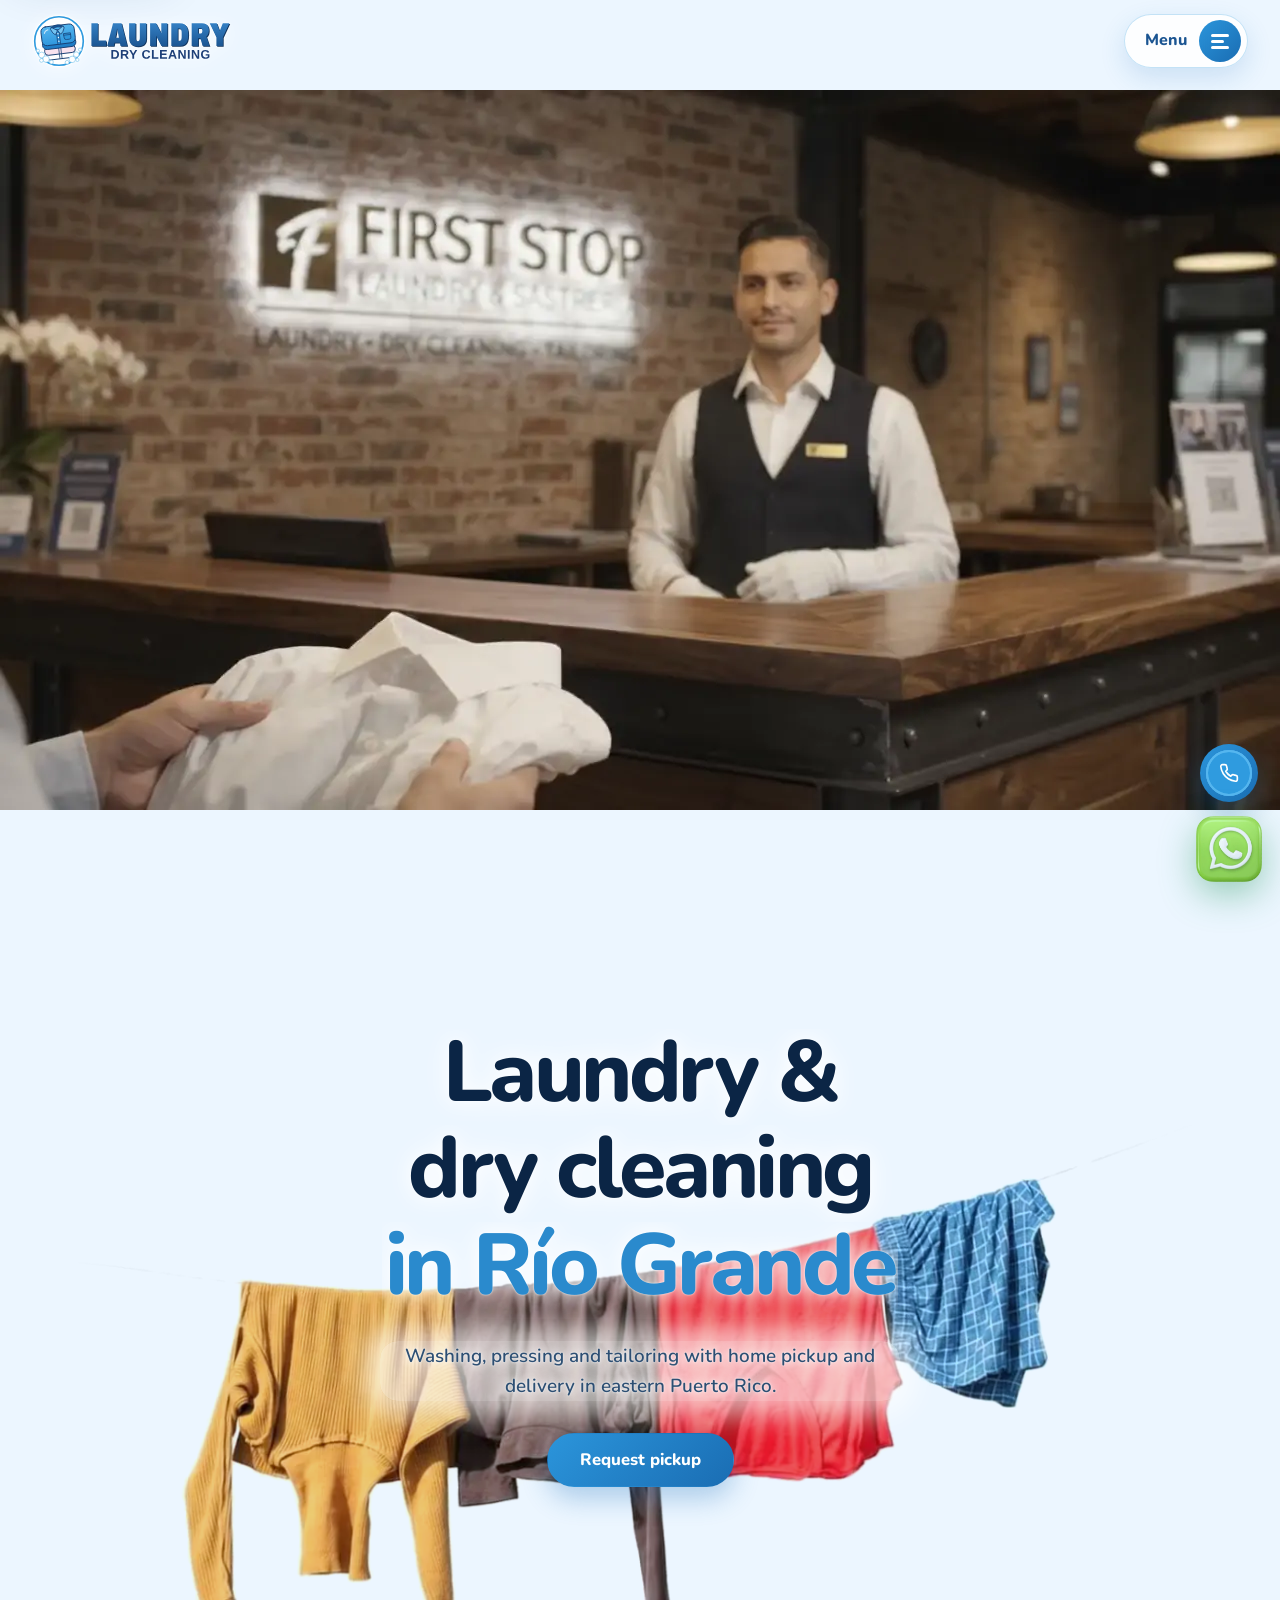
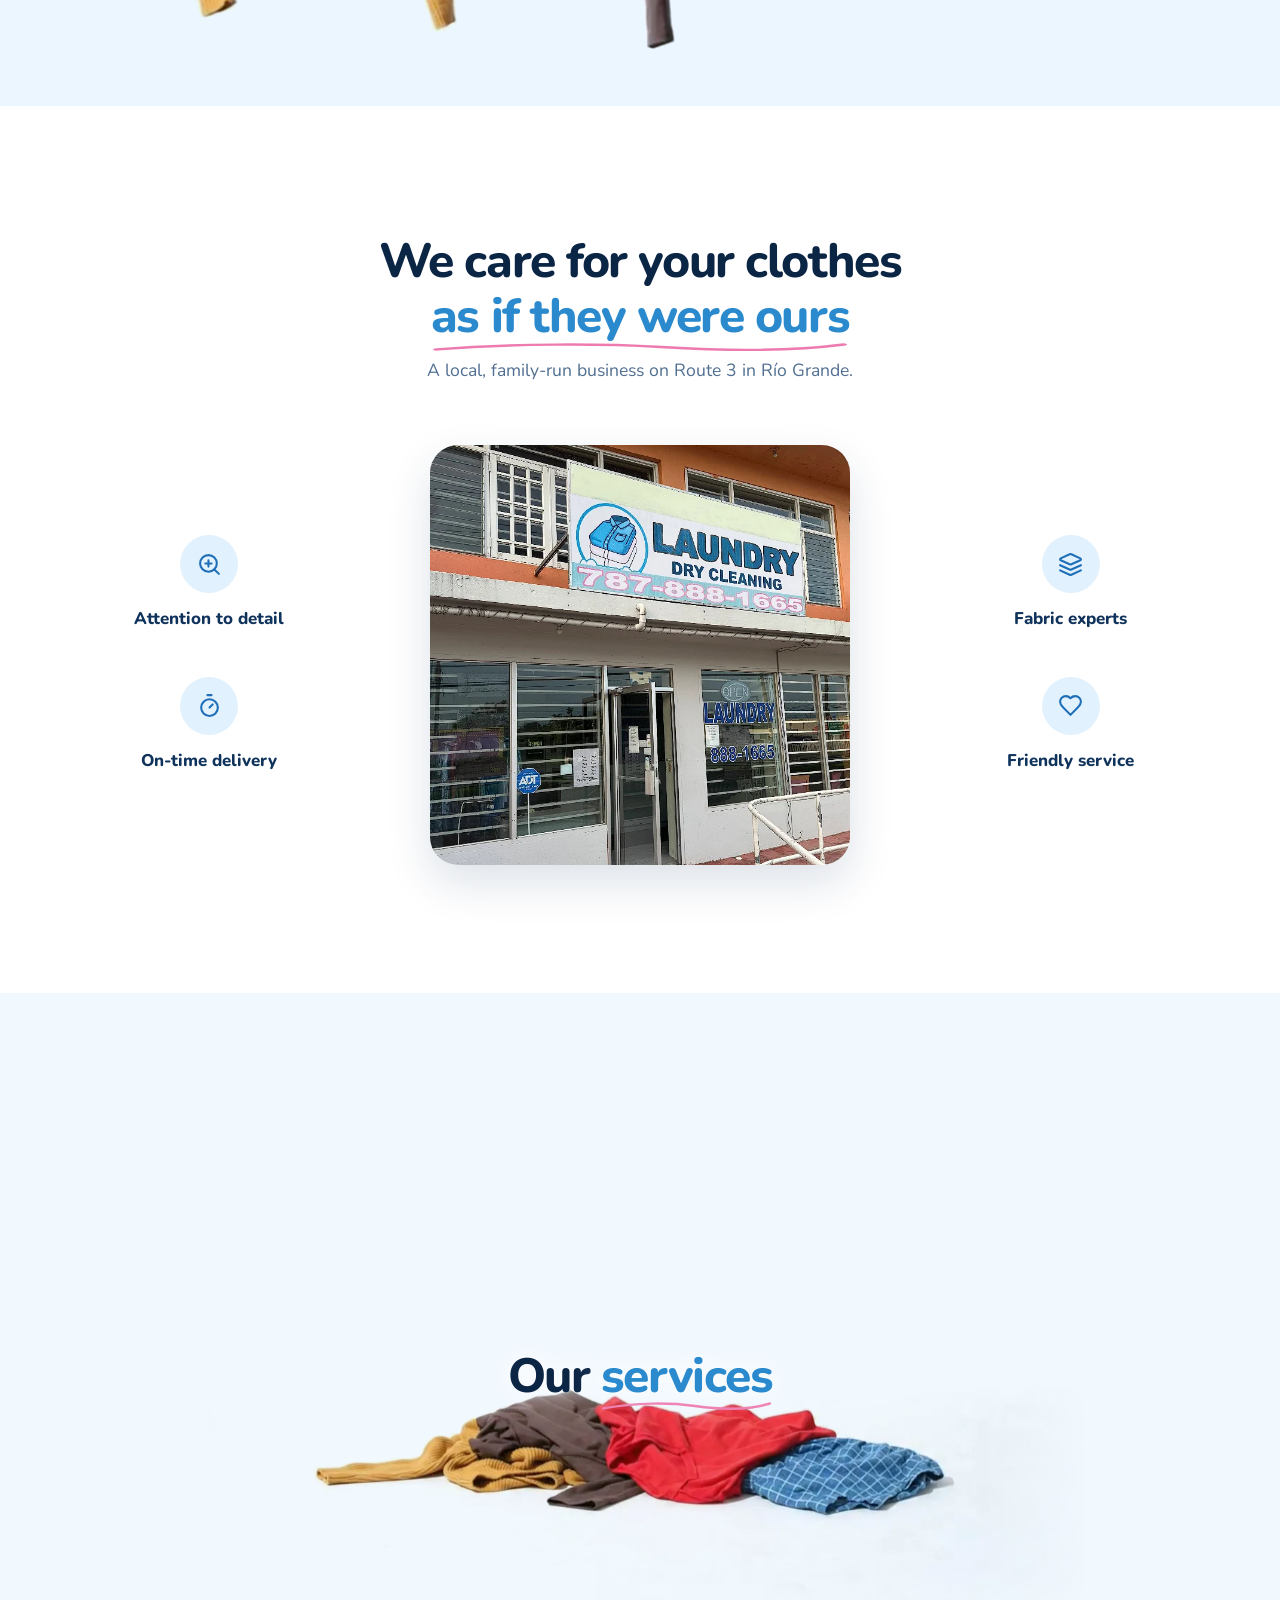
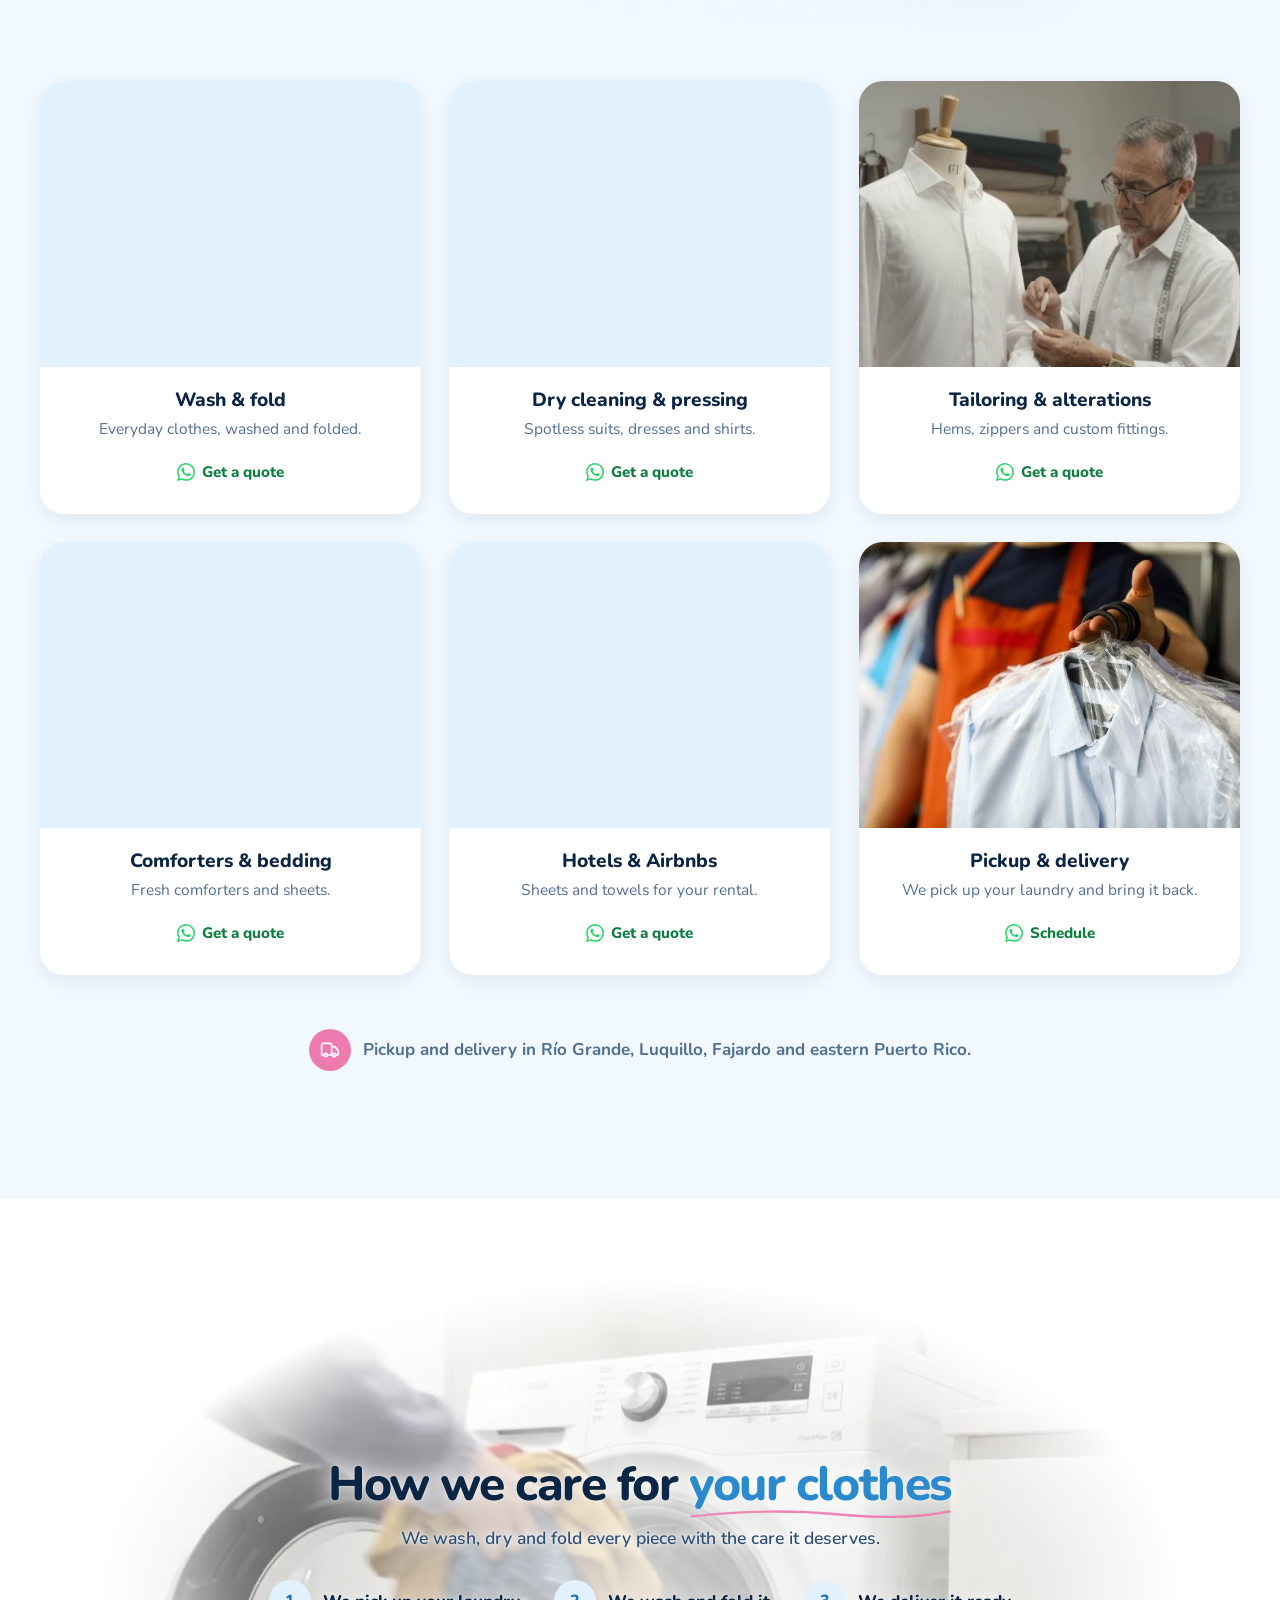
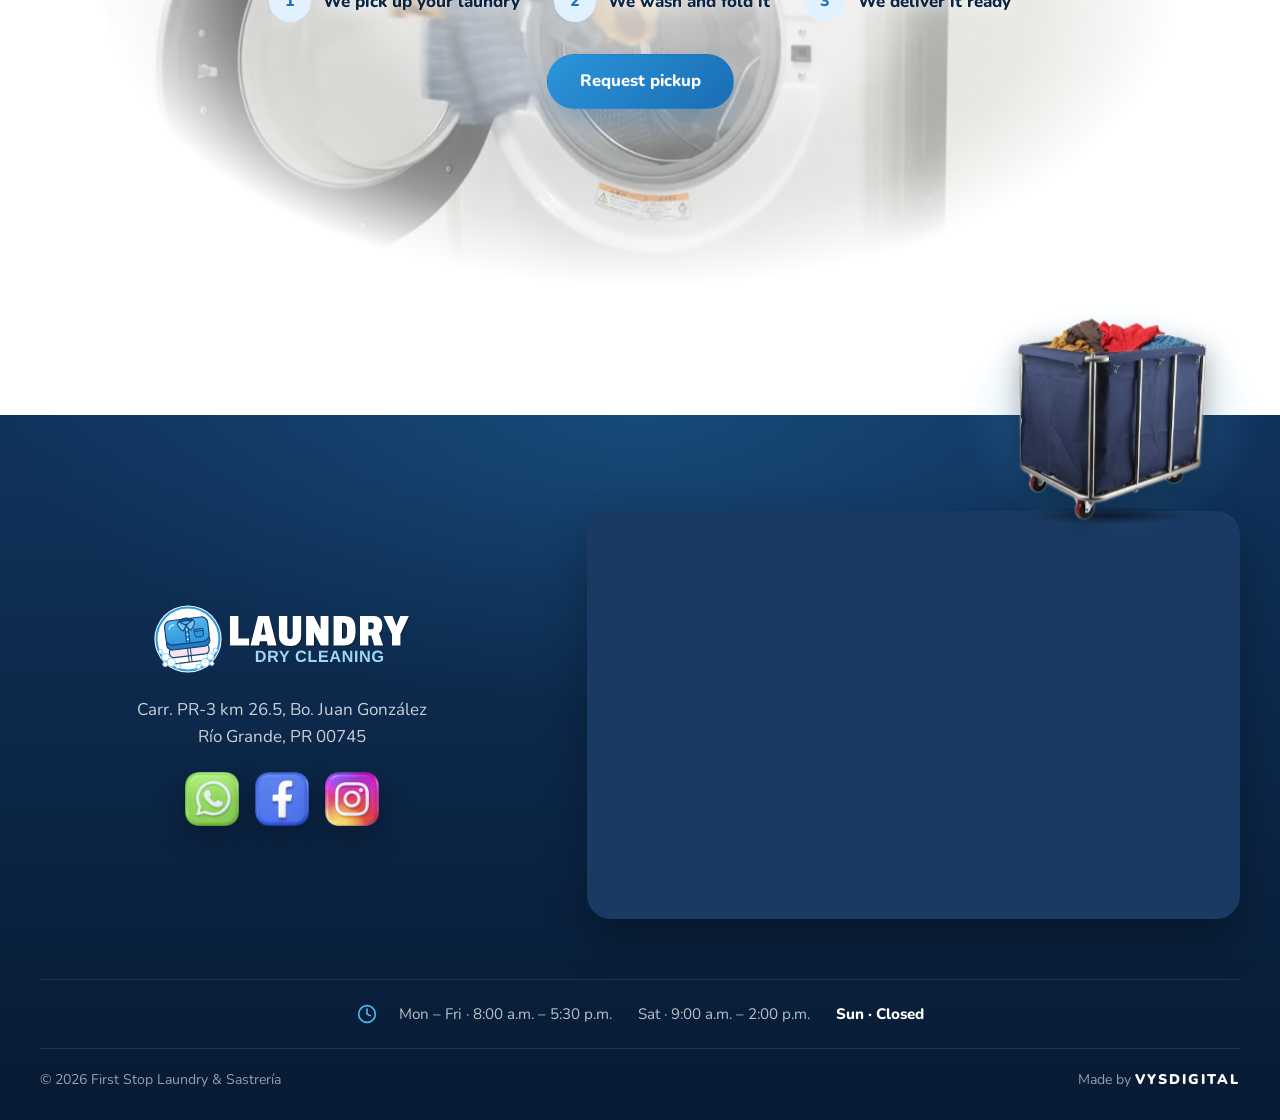
==== en/index.html @ 90ac29c9 "v" ====
<!doctype html>
<html lang="en">
<head>
  <meta charset="utf-8">
  <meta name="viewport" content="width=device-width, initial-scale=1, viewport-fit=cover">
  <!-- ARCHIVO GENERADO desde index.html con "node scripts/version-ingles.js". No lo edites a mano:
       cambia index.html (y su texto data-en) y vuelve a correr el script. -->
  <title data-en="Laundry &amp; Dry Cleaning in Río Grande, PR | First Stop" data-es="Lavandería y Dry Cleaning en Río Grande, PR | First Stop">Laundry &amp; Dry Cleaning in Río Grande, PR | First Stop</title>
  <meta name="description" content="Laundry, dry cleaning, pressing and tailoring in Río Grande, PR. Pickup and delivery in Luquillo, Fajardo, Canóvanas and eastern PR. Call 787-888-1665." data-en-content="Laundry, dry cleaning, pressing and tailoring in Río Grande, PR. Pickup and delivery in Luquillo, Fajardo, Canóvanas and eastern PR. Call 787-888-1665." data-es-content="Lavandería, dry cleaning, planchado y sastrería en Río Grande, PR. Recogido y entrega en Luquillo, Fajardo, Canóvanas y el área este. Llama al 787-888-1665.">
  <link rel="canonical" href="https://firstop-sigma.vercel.app/en/" data-en-href="https://firstop-sigma.vercel.app/en/" data-es-href="https://firstop-sigma.vercel.app/">
  <link rel="alternate" hreflang="es" href="https://firstop-sigma.vercel.app/">
  <link rel="alternate" hreflang="en" href="https://firstop-sigma.vercel.app/en/">
  <link rel="alternate" hreflang="x-default" href="https://firstop-sigma.vercel.app/">
  <meta name="robots" content="index, follow, max-image-preview:large, max-snippet:-1, max-video-preview:-1">
  <meta name="theme-color" content="#173F73">
  <meta name="format-detection" content="telephone=no">

  <!-- Carga rápida: la fuente y la portada del hero se piden primero -->
  <link rel="preload" href="../assets/fonts/nunito-latin-v32.woff2" as="font" type="font/woff2" crossorigin>
  <link rel="preload" as="image" href="../assets/images/hero-poster.webp" fetchpriority="high">
  <link rel="stylesheet" href="../assets/css/styles.css">
  <script>document.documentElement.classList.add('js');</script>

  <!-- SEO local: Puerto Rico -->
  <meta name="geo.region" content="US-PR">
  <meta name="geo.placename" content="Río Grande, Puerto Rico">
  <meta name="geo.position" content="18.3752249;-65.8068146">
  <meta name="ICBM" content="18.3752249, -65.8068146">

  <!-- Open Graph / redes sociales -->
  <meta property="og:type" content="website">
  <meta property="og:locale" content="en_US" data-en-content="en_US" data-es-content="es_PR">
  <meta property="og:locale:alternate" content="es_PR" data-en-content="es_PR" data-es-content="en_US">
  <meta property="og:site_name" content="First Stop Laundry &amp; Sastrería">
  <meta property="og:title" content="Laundry &amp; Dry Cleaning in Río Grande, Puerto Rico" data-en-content="Laundry &amp; Dry Cleaning in Río Grande, Puerto Rico" data-es-content="Lavandería y Dry Cleaning en Río Grande, Puerto Rico">
  <meta property="og:description" content="Washing, dry cleaning, pressing and tailoring with pickup and delivery in eastern Puerto Rico." data-en-content="Washing, dry cleaning, pressing and tailoring with pickup and delivery in eastern Puerto Rico." data-es-content="Lavado, dry cleaning, planchado y sastrería con recogido y entrega en el área este de Puerto Rico.">
  <meta property="og:url" content="https://firstop-sigma.vercel.app/en/" data-en-content="https://firstop-sigma.vercel.app/en/" data-es-content="https://firstop-sigma.vercel.app/">
  <meta property="og:image" content="https://firstop-sigma.vercel.app/assets/images/og-image.jpg">
  <meta property="og:image:width" content="1200">
  <meta property="og:image:height" content="630">
  <meta property="og:image:alt" content="First Stop Laundry &amp; Sastrería – Laundry &amp; Dry Cleaning in Río Grande, Puerto Rico" data-en-content="First Stop Laundry &amp; Sastrería – Laundry &amp; Dry Cleaning in Río Grande, Puerto Rico" data-es-content="First Stop Laundry &amp; Sastrería – Lavandería y Dry Cleaning en Río Grande, Puerto Rico">
  <meta name="twitter:card" content="summary_large_image">
  <meta name="twitter:title" content="Laundry &amp; Dry Cleaning in Río Grande, Puerto Rico" data-en-content="Laundry &amp; Dry Cleaning in Río Grande, Puerto Rico" data-es-content="Lavandería y Dry Cleaning en Río Grande, Puerto Rico">
  <meta name="twitter:description" content="Washing, dry cleaning, pressing and tailoring with pickup and delivery in eastern Puerto Rico." data-en-content="Washing, dry cleaning, pressing and tailoring with pickup and delivery in eastern Puerto Rico." data-es-content="Lavado, dry cleaning, planchado y sastrería con recogido y entrega en el área este de Puerto Rico.">
  <meta name="twitter:image" content="https://firstop-sigma.vercel.app/assets/images/og-image.jpg">

  <link rel="icon" href="../assets/icons/favicon.svg" type="image/svg+xml">
  <link rel="icon" href="../assets/icons/favicon-32.png" sizes="32x32" type="image/png">
  <link rel="apple-touch-icon" href="../assets/icons/apple-touch-icon.png">
  <link rel="manifest" href="../site.webmanifest">

  <script type="application/ld+json">
  {
    "@context": "https://schema.org",
    "@graph": [
      {
        "@type": "DryCleaningOrLaundry",
        "@id": "https://firstop-sigma.vercel.app/#negocio",
        "name": "First Stop Laundry & Sastrería",
        "alternateName": [
          "Laundry y Dry Cleaning",
          "First Stop Laundry and Sastreria"
        ],
        "description": "Laundry, dry cleaning, pressing and tailoring in Río Grande, Puerto Rico, with home pickup and delivery in eastern Puerto Rico.",
        "url": "https://firstop-sigma.vercel.app/",
        "logo": "https://firstop-sigma.vercel.app/assets/logo/logo.png",
        "image": [
          "https://firstop-sigma.vercel.app/assets/images/og-image.jpg",
          "https://firstop-sigma.vercel.app/assets/images/fachada-laundry-dry-cleaning-rio-grande.webp"
        ],
        "telephone": "+1-787-888-1665",
        "email": "marcanopr@gmail.com",
        "address": {
          "@type": "PostalAddress",
          "streetAddress": "Carr. PR-3 km 26.5, Bo. Juan González, Local #1",
          "addressLocality": "Río Grande",
          "addressRegion": "PR",
          "postalCode": "00745",
          "addressCountry": "US"
        },
        "geo": {
          "@type": "GeoCoordinates",
          "latitude": 18.3752249,
          "longitude": -65.8068146
        },
        "hasMap": "https://www.google.com/maps/place/?q=place_id:ChIJtUC9EbyfBIwR-CLt6le5Oa4",
        "openingHoursSpecification": [
          {
            "@type": "OpeningHoursSpecification",
            "dayOfWeek": [
              "Monday",
              "Tuesday",
              "Wednesday",
              "Thursday",
              "Friday"
            ],
            "opens": "08:00",
            "closes": "17:30"
          },
          {
            "@type": "OpeningHoursSpecification",
            "dayOfWeek": "Saturday",
            "opens": "09:00",
            "closes": "14:00"
          }
        ],
        "areaServed": [
          {
            "@type": "City",
            "name": "Río Grande"
          },
          {
            "@type": "City",
            "name": "Luquillo"
          },
          {
            "@type": "City",
            "name": "Fajardo"
          },
          {
            "@type": "City",
            "name": "Canóvanas"
          },
          {
            "@type": "City",
            "name": "Ceiba"
          },
          {
            "@type": "City",
            "name": "Naguabo"
          },
          {
            "@type": "City",
            "name": "Humacao"
          }
        ],
        "contactPoint": [
          {
            "@type": "ContactPoint",
            "contactType": "customer service",
            "telephone": "+1-939-655-5329",
            "areaServed": "PR",
            "availableLanguage": [
              "Spanish",
              "English"
            ]
          }
        ],
        "amenityFeature": [
          {
            "@type": "LocationFeatureSpecification",
            "name": "Wheelchair-accessible entrance",
            "value": true
          },
          {
            "@type": "LocationFeatureSpecification",
            "name": "Wheelchair-accessible parking",
            "value": true
          }
        ],
        "knowsLanguage": [
          "es",
          "en"
        ],
        "currenciesAccepted": "USD",
        "sameAs": [
          "https://www.google.com/maps/place/?q=place_id:ChIJtUC9EbyfBIwR-CLt6le5Oa4"
        ],
        "hasOfferCatalog": {
          "@type": "OfferCatalog",
          "name": "Laundry and tailoring services",
          "itemListElement": [
            {
              "@type": "Offer",
              "itemOffered": {
                "@type": "Service",
                "name": "Wash and fold",
                "description": "Everyday clothes washed, dried and folded."
              }
            },
            {
              "@type": "Offer",
              "itemOffered": {
                "@type": "Service",
                "name": "Dry cleaning and pressing",
                "description": "Dry cleaning and steam pressing of suits, dresses, shirts and guayaberas."
              }
            },
            {
              "@type": "Offer",
              "itemOffered": {
                "@type": "Service",
                "name": "Tailoring and alterations",
                "description": "Hems, zipper replacements, taking in and custom fittings."
              }
            },
            {
              "@type": "Offer",
              "itemOffered": {
                "@type": "Service",
                "name": "Comforter and bedding cleaning",
                "description": "Comforters, sheets and curtains washed and packed."
              }
            },
            {
              "@type": "Offer",
              "itemOffered": {
                "@type": "Service",
                "name": "Laundry service for hotels and Airbnbs",
                "description": "Sheets and towels for rentals, with pickup and delivery."
              }
            },
            {
              "@type": "Offer",
              "itemOffered": {
                "@type": "Service",
                "name": "Home pickup and delivery",
                "description": "Pickup and delivery Monday to Saturday in eastern Puerto Rico."
              }
            }
          ]
        }
      },
      {
        "@type": "WebSite",
        "@id": "https://firstop-sigma.vercel.app/#web",
        "url": "https://firstop-sigma.vercel.app/",
        "name": "First Stop Laundry & Sastrería",
        "inLanguage": [
          "es-PR",
          "en"
        ],
        "publisher": {
          "@id": "https://firstop-sigma.vercel.app/#negocio"
        }
      },
      {
        "@type": "WebPage",
        "@id": "https://firstop-sigma.vercel.app/en/#pagina",
        "url": "https://firstop-sigma.vercel.app/en/",
        "name": "Laundry & Dry Cleaning in Río Grande, PR | First Stop",
        "description": "Laundry, dry cleaning, pressing and tailoring in Río Grande, PR. Pickup and delivery in Luquillo, Fajardo, Canóvanas and eastern PR. Call 787-888-1665.",
        "inLanguage": "en",
        "isPartOf": {
          "@id": "https://firstop-sigma.vercel.app/#web"
        },
        "about": {
          "@id": "https://firstop-sigma.vercel.app/#negocio"
        },
        "primaryImageOfPage": {
          "@type": "ImageObject",
          "url": "https://firstop-sigma.vercel.app/assets/images/og-image.jpg",
          "width": 1200,
          "height": 630
        }
      }
    ]
  }
  </script>
</head>
<body>
  <!-- logo:start -->
  <svg class="sprite" xmlns="http://www.w3.org/2000/svg" aria-hidden="true" focusable="false">
    <defs>
      <linearGradient id="ff-shirt" x1="0" y1="0" x2="0" y2="1"><stop offset="0" stop-color="#55B6EF"/><stop offset="1" stop-color="#2F97DD"/></linearGradient>
      <linearGradient id="ff-laundry" x1="0" y1="0" x2="0" y2="1"><stop offset="0" stop-color="#3480C4"/><stop offset="1" stop-color="#1B5592"/></linearGradient>
    </defs>
    <symbol id="logo-icon" viewBox="0 0 200 200">
      <circle cx="100" cy="100" r="96" fill="#fff"/>
      <circle cx="100" cy="100" r="90" fill="none" stroke="#2F9BDF" stroke-width="6"/>
      <g transform="translate(38 40) rotate(-7 62 64)">
      <rect x="10" y="100" width="104" height="26" rx="12" fill="#fff" stroke="#173F73" stroke-linejoin="round" stroke-linecap="round" stroke-width="3.4"/>
      <rect x="5" y="80" width="114" height="28" rx="13" fill="#F9E3EF" stroke="#173F73" stroke-linejoin="round" stroke-linecap="round" stroke-width="3.4"/>
      <path d="M58 86v38M66 86v38" fill="none" stroke="#173F73" stroke-linejoin="round" stroke-linecap="round" stroke-width="2.6"/>
      <rect x="0" y="52" width="124" height="34" rx="16" fill="#1F7DC6" stroke="#173F73" stroke-linejoin="round" stroke-linecap="round" stroke-width="3.4"/>
      <rect x="0" y="2" width="124" height="70" rx="18" fill="url(#ff-shirt)" stroke="#173F73" stroke-linejoin="round" stroke-linecap="round" stroke-width="3.4"/>
      <rect x="57" y="18" width="10" height="54" rx="2" fill="#2A8FD8" stroke="#173F73" stroke-linejoin="round" stroke-linecap="round" stroke-width="2.6"/>
      <circle cx="62" cy="33" r="2.5" fill="#fff"/>
      <circle cx="62" cy="47" r="2.5" fill="#fff"/>
      <circle cx="62" cy="61" r="2.5" fill="#fff"/>
      <path d="M41 7Q62 -8 83 7L83 14Q62 0 41 14Z" fill="#17589A" stroke="#173F73" stroke-linejoin="round" stroke-linecap="round" stroke-width="2.8"/>
      <path d="M41 7L62 21L52 36Q42 30 37 15Z" fill="#74C4F2" stroke="#173F73" stroke-linejoin="round" stroke-linecap="round" stroke-width="2.8"/>
      <path d="M83 7L62 21L72 36Q82 30 87 15Z" fill="#74C4F2" stroke="#173F73" stroke-linejoin="round" stroke-linecap="round" stroke-width="2.8"/>
      <path d="M83 35h25v16q0 7-7 7h-11q-7 0-7-7Z" fill="#2F97DD" stroke="#173F73" stroke-linejoin="round" stroke-linecap="round" stroke-width="2.6"/>
      <path d="M83 41h25" fill="none" stroke="#173F73" stroke-linejoin="round" stroke-linecap="round" stroke-width="2.4"/>
      <path d="M12 26q3-10 15-12" fill="none" stroke="#fff" stroke-width="3.6" stroke-linecap="round" opacity=".7"/>
      </g>
      <g fill="#fff" stroke="#8CCDF0" stroke-width="2.8">
      <circle cx="36" cy="152" r="11"/>
      <circle cx="22" cy="136" r="6"/>
      <circle cx="52" cy="167" r="12"/>
      <circle cx="35" cy="172" r="7"/>
      <circle cx="72" cy="178" r="7"/>
      <circle cx="164" cy="150" r="10"/>
      <circle cx="149" cy="168" r="12"/>
      <circle cx="178" cy="132" r="6"/>
      <circle cx="130" cy="179" r="7"/>
      <circle cx="168" cy="170" r="6"/>
      </g>
    </symbol>
    <symbol id="logo-full" viewBox="0 0 738 200">
      <use href="#logo-icon" width="200" height="200"/>
      <path transform="translate(3 3)" style="fill:var(--logo-shadow,#10335C)" d="M274.73 118.50L220 118.50L220 34.26L244 34.26L244 98.42L274.73 98.42L274.73 118.50ZM303.14 118.50L278.53 118.50L300.08 34.26L331.55 34.26L353.10 118.50L327.76 118.50L325.43 106.26L305.47 106.26L303.14 118.50ZM312.20 70.62L309.02 87.64L321.88 87.64L318.82 70.62Q318.57 69.40 318.27 67.44Q317.96 65.48 317.53 63.21Q317.10 60.95 316.73 58.68Q316.37 56.42 316.00 54.58L316.00 54.58L314.90 54.58Q314.65 56.91 314.16 59.79Q313.67 62.66 313.18 65.48Q312.69 68.30 312.20 70.62L312.20 70.62ZM391.55 119.97L391.55 119.97Q381.63 119.97 374.53 116.79Q367.43 113.60 363.57 106.62Q359.71 99.64 359.71 88.38L359.71 88.38L359.71 34.26L383.71 34.26L383.71 88.99Q383.71 94.13 385.37 97.32Q387.02 100.50 391.43 100.50L391.43 100.50Q395.84 100.50 397.61 97.32Q399.39 94.13 399.39 88.99L399.39 88.99L399.39 34.26L423.39 34.26L423.39 88.38Q423.39 99.64 419.59 106.62Q415.80 113.60 408.69 116.79Q401.59 119.97 391.55 119.97ZM460.00 118.50L437.47 118.50L437.47 34.26L459.51 34.26L473.35 61.32Q473.96 62.54 474.88 64.26Q475.80 65.97 476.71 67.81Q477.63 69.64 478.24 71.23L478.24 71.23L478.86 71.11Q478.86 68.54 478.86 65.91Q478.86 63.28 478.86 61.32L478.86 61.32L478.86 34.26L501.39 34.26L501.39 118.50L479.35 118.50L464.41 90.21Q463.18 87.77 462.27 85.38Q461.35 82.99 460.49 80.79L460.49 80.79L459.88 80.91Q460.00 83.23 460.00 85.74Q460.00 88.26 460.00 90.21L460.00 90.21L460.00 118.50ZM546.33 118.50L515.96 118.50L515.96 34.26L546.57 34.26Q558.33 34.26 565.37 38.72Q572.41 43.19 575.65 52.44Q578.90 61.68 578.90 76.13L578.90 76.13Q578.90 90.46 575.59 99.89Q572.29 109.32 565.12 113.91Q557.96 118.50 546.33 118.50L546.33 118.50ZM539.96 53.85L539.96 98.91L545.22 98.91Q547.92 98.91 549.76 97.93Q551.59 96.95 552.57 94.99Q553.55 93.03 553.98 90.03Q554.41 87.03 554.41 83.11L554.41 83.11L554.41 70.87Q554.41 66.83 553.98 63.64Q553.55 60.46 552.57 58.32Q551.59 56.17 549.76 55.01Q547.92 53.85 545.22 53.85L545.22 53.85L539.96 53.85ZM615.39 118.50L591.39 118.50L591.39 34.26L629.47 34.26Q638.90 34.26 644.53 37.81Q650.16 41.36 652.67 47.30Q655.18 53.23 655.18 60.46L655.18 60.46Q655.18 67.56 652.98 73.56Q650.78 79.56 645.76 83.72L645.76 83.72L657.63 118.50L631.92 118.50L623.71 90.21L615.39 90.21L615.39 118.50ZM615.39 52.87L615.39 72.09L625.18 72.09Q628.24 72.09 629.59 69.21Q630.94 66.34 630.94 62.30L630.94 62.30Q630.94 59.60 630.33 57.52Q629.71 55.44 628.49 54.15Q627.27 52.87 625.18 52.87L625.18 52.87L615.39 52.87ZM706.98 118.50L682.98 118.50L682.98 86.17L658.37 34.26L684.20 34.26L694.98 62.42L695.59 62.42L706.73 34.26L731.10 34.26L706.98 86.17L706.98 118.50Z"/>
      <path style="fill:var(--logo-laundry,url(#ff-laundry))" d="M274.73 118.50L220 118.50L220 34.26L244 34.26L244 98.42L274.73 98.42L274.73 118.50ZM303.14 118.50L278.53 118.50L300.08 34.26L331.55 34.26L353.10 118.50L327.76 118.50L325.43 106.26L305.47 106.26L303.14 118.50ZM312.20 70.62L309.02 87.64L321.88 87.64L318.82 70.62Q318.57 69.40 318.27 67.44Q317.96 65.48 317.53 63.21Q317.10 60.95 316.73 58.68Q316.37 56.42 316.00 54.58L316.00 54.58L314.90 54.58Q314.65 56.91 314.16 59.79Q313.67 62.66 313.18 65.48Q312.69 68.30 312.20 70.62L312.20 70.62ZM391.55 119.97L391.55 119.97Q381.63 119.97 374.53 116.79Q367.43 113.60 363.57 106.62Q359.71 99.64 359.71 88.38L359.71 88.38L359.71 34.26L383.71 34.26L383.71 88.99Q383.71 94.13 385.37 97.32Q387.02 100.50 391.43 100.50L391.43 100.50Q395.84 100.50 397.61 97.32Q399.39 94.13 399.39 88.99L399.39 88.99L399.39 34.26L423.39 34.26L423.39 88.38Q423.39 99.64 419.59 106.62Q415.80 113.60 408.69 116.79Q401.59 119.97 391.55 119.97ZM460.00 118.50L437.47 118.50L437.47 34.26L459.51 34.26L473.35 61.32Q473.96 62.54 474.88 64.26Q475.80 65.97 476.71 67.81Q477.63 69.64 478.24 71.23L478.24 71.23L478.86 71.11Q478.86 68.54 478.86 65.91Q478.86 63.28 478.86 61.32L478.86 61.32L478.86 34.26L501.39 34.26L501.39 118.50L479.35 118.50L464.41 90.21Q463.18 87.77 462.27 85.38Q461.35 82.99 460.49 80.79L460.49 80.79L459.88 80.91Q460.00 83.23 460.00 85.74Q460.00 88.26 460.00 90.21L460.00 90.21L460.00 118.50ZM546.33 118.50L515.96 118.50L515.96 34.26L546.57 34.26Q558.33 34.26 565.37 38.72Q572.41 43.19 575.65 52.44Q578.90 61.68 578.90 76.13L578.90 76.13Q578.90 90.46 575.59 99.89Q572.29 109.32 565.12 113.91Q557.96 118.50 546.33 118.50L546.33 118.50ZM539.96 53.85L539.96 98.91L545.22 98.91Q547.92 98.91 549.76 97.93Q551.59 96.95 552.57 94.99Q553.55 93.03 553.98 90.03Q554.41 87.03 554.41 83.11L554.41 83.11L554.41 70.87Q554.41 66.83 553.98 63.64Q553.55 60.46 552.57 58.32Q551.59 56.17 549.76 55.01Q547.92 53.85 545.22 53.85L545.22 53.85L539.96 53.85ZM615.39 118.50L591.39 118.50L591.39 34.26L629.47 34.26Q638.90 34.26 644.53 37.81Q650.16 41.36 652.67 47.30Q655.18 53.23 655.18 60.46L655.18 60.46Q655.18 67.56 652.98 73.56Q650.78 79.56 645.76 83.72L645.76 83.72L657.63 118.50L631.92 118.50L623.71 90.21L615.39 90.21L615.39 118.50ZM615.39 52.87L615.39 72.09L625.18 72.09Q628.24 72.09 629.59 69.21Q630.94 66.34 630.94 62.30L630.94 62.30Q630.94 59.60 630.33 57.52Q629.71 55.44 628.49 54.15Q627.27 52.87 625.18 52.87L625.18 52.87L615.39 52.87ZM706.98 118.50L682.98 118.50L682.98 86.17L658.37 34.26L684.20 34.26L694.98 62.42L695.59 62.42L706.73 34.26L731.10 34.26L706.98 86.17L706.98 118.50Z"/>
      <path style="fill:var(--logo-dry,#1D3F78)" d="M322.39 149.26L322.39 149.26Q322.39 154.39 320.41 158.03Q318.42 161.66 314.91 163.58Q311.40 165.50 306.81 165.50L306.81 165.50L293.87 165.50L293.87 133.50L305.45 133.50Q313.54 133.50 317.96 137.58Q322.39 141.65 322.39 149.26ZM315.65 149.26L315.65 149.26Q315.65 144.11 312.97 141.39Q310.29 138.68 305.31 138.68L305.31 138.68L300.57 138.68L300.57 160.32L306.25 160.32Q309.13 160.32 311.23 158.97Q313.33 157.62 314.49 155.14Q315.65 152.67 315.65 149.26ZM343.64 153.35L335.79 153.35L335.79 165.50L329.09 165.50L329.09 133.50L345.07 133.50Q350.80 133.50 353.91 135.96Q357.02 138.43 357.02 143.04L357.02 143.04Q357.02 146.40 355.11 148.84Q353.20 151.28 349.96 152.06L349.96 152.06L358.61 165.50L351.07 165.50L343.64 153.35ZM350.27 143.31L350.27 143.31Q350.27 141.02 348.80 139.86Q347.32 138.70 344.37 138.70L344.37 138.70L335.79 138.70L335.79 148.15L344.55 148.15Q347.37 148.15 348.82 146.88Q350.27 145.61 350.27 143.31ZM389.74 133.50L378.34 152.37L378.34 165.50L371.66 165.50L371.66 152.37L360.26 133.50L367.28 133.50L374.95 147.04L382.72 133.50L389.74 133.50ZM423.88 160.69L423.88 160.69Q429.97 160.69 432.31 154.60L432.31 154.60L438.15 156.80Q436.26 161.43 432.62 163.69Q428.97 165.95 423.88 165.95L423.88 165.95Q418.75 165.95 415.14 163.99Q411.53 162.03 409.63 158.30Q407.74 154.58 407.74 149.35L407.74 149.35Q407.74 144.08 409.55 140.45Q411.37 136.82 414.91 134.92Q418.45 133.02 423.59 133.02L423.59 133.02Q429.22 133.02 432.76 135.28Q436.31 137.54 437.74 141.93L437.74 141.93L431.83 143.54Q431.08 141.13 428.89 139.71Q426.70 138.29 423.72 138.29L423.72 138.29Q419.18 138.29 416.83 141.11Q414.48 143.92 414.48 149.35L414.48 149.35Q414.48 153.03 415.56 155.55Q416.64 158.07 418.74 159.38Q420.84 160.69 423.88 160.69ZM450.86 160.32L468.03 160.32L468.03 165.50L444.16 165.50L444.16 133.50L450.86 133.50L450.86 160.32ZM480.90 160.32L500.29 160.32L500.29 165.50L474.20 165.50L474.20 133.50L499.36 133.50L499.36 138.68L480.90 138.68L480.90 146.72L497.97 146.72L497.97 151.90L480.90 151.90L480.90 160.32ZM526.63 157.32L514.43 157.32L511.59 165.50L504.89 165.50L516.57 133.50L524.47 133.50L536.10 165.50L529.47 165.50L526.63 157.32ZM520.52 138.43L520.52 138.43Q520.29 139.34 519.88 140.61Q519.47 141.88 519.29 142.40L519.29 142.40L515.93 152.28L525.13 152.28L521.68 142.20Q521.36 141.27 521.09 140.31Q520.81 139.36 520.52 138.43ZM548.02 146.63L548.02 146.63L548.02 165.50L542.07 165.50L542.07 133.50L549.72 133.50L563.87 158.35Q563.46 154.89 563.46 152.10L563.46 152.10L563.46 133.50L569.41 133.50L569.41 165.50L561.55 165.50L547.61 140.86Q547.81 142.65 547.91 144.09Q548.02 145.54 548.02 146.63ZM577.28 133.50L583.98 133.50L583.98 165.50L577.28 165.50L577.28 133.50ZM597.78 146.63L597.78 146.63L597.78 165.50L591.83 165.50L591.83 133.50L599.49 133.50L613.64 158.35Q613.23 154.89 613.23 152.10L613.23 152.10L613.23 133.50L619.18 133.50L619.18 165.50L611.32 165.50L597.37 140.86Q597.58 142.65 597.68 144.09Q597.78 145.54 597.78 146.63ZM642.24 160.71L642.24 160.71Q644.86 160.71 647.31 159.95Q649.76 159.19 651.10 158.01L651.10 158.01L651.10 153.58L643.29 153.58L643.29 148.63L657.23 148.63L657.23 160.39Q654.69 163.00 650.61 164.48Q646.54 165.95 642.06 165.95L642.06 165.95Q636.86 165.95 633.24 164.01Q629.62 162.07 627.73 158.36Q625.85 154.64 625.85 149.35L625.85 149.35Q625.85 141.45 630.07 137.24Q634.30 133.02 642.22 133.02L642.22 133.02Q647.85 133.02 651.44 135.10Q655.03 137.18 656.55 141.36L656.55 141.36L650.38 143.22Q649.38 140.79 647.24 139.54Q645.11 138.29 642.22 138.29L642.22 138.29Q637.50 138.29 635.05 141.15Q632.59 144.02 632.59 149.35L632.59 149.35Q632.59 154.78 635.12 157.74Q637.66 160.71 642.24 160.71Z"/>
    </symbol>
  </svg>
  <!-- logo:end -->
  <svg class="sprite" xmlns="http://www.w3.org/2000/svg" aria-hidden="true" focusable="false">
    <symbol id="i-phone" viewBox="0 0 24 24"><path fill="none" stroke="currentColor" stroke-width="2" stroke-linecap="round" stroke-linejoin="round" d="M22 16.92v3a2 2 0 0 1-2.18 2 19.8 19.8 0 0 1-8.63-3.07 19.5 19.5 0 0 1-6-6A19.8 19.8 0 0 1 2.12 4.18 2 2 0 0 1 4.11 2h3a2 2 0 0 1 2 1.72c.13.96.36 1.9.7 2.81a2 2 0 0 1-.45 2.11L8.09 9.91a16 16 0 0 0 6 6l1.27-1.27a2 2 0 0 1 2.11-.45c.91.34 1.85.57 2.81.7A2 2 0 0 1 22 16.92Z"/></symbol>
    <symbol id="i-whatsapp" viewBox="0 0 24 24"><path fill="currentColor" d="M17.47 14.38c-.3-.15-1.76-.87-2.03-.97-.27-.1-.47-.15-.67.15-.2.3-.77.97-.94 1.16-.17.2-.35.22-.64.08-.3-.15-1.26-.47-2.39-1.48-.88-.79-1.48-1.76-1.65-2.06-.17-.3-.02-.46.13-.6.13-.14.3-.35.45-.52.15-.17.2-.3.3-.5.1-.2.05-.37-.03-.52-.07-.15-.67-1.61-.92-2.2-.24-.58-.49-.5-.67-.51h-.57c-.2 0-.52.07-.8.37-.27.3-1.04 1.02-1.04 2.48 0 1.46 1.07 2.88 1.21 3.07.15.2 2.1 3.2 5.08 4.49.71.3 1.26.49 1.7.63.71.22 1.36.2 1.87.12.57-.09 1.76-.72 2-1.41.25-.7.25-1.29.18-1.41-.08-.13-.28-.2-.57-.35m-5.42 7.4h-.01a9.87 9.87 0 0 1-5.03-1.38l-.36-.21-3.74.98 1-3.65-.24-.37a9.86 9.86 0 0 1-1.51-5.26c0-5.45 4.44-9.88 9.89-9.88 2.64 0 5.12 1.03 6.99 2.9a9.83 9.83 0 0 1 2.89 6.99c0 5.45-4.44 9.88-9.88 9.88m8.41-18.3A11.82 11.82 0 0 0 12.05 0C5.5 0 .16 5.34.16 11.89c0 2.1.55 4.14 1.59 5.95L.06 24l6.3-1.65a11.88 11.88 0 0 0 5.69 1.45h.01c6.55 0 11.89-5.34 11.89-11.89a11.82 11.82 0 0 0-3.48-8.41Z"/></symbol>
    <symbol id="i-truck" viewBox="0 0 24 24"><g fill="none" stroke="currentColor" stroke-width="2" stroke-linecap="round" stroke-linejoin="round"><path d="M14 18V6a2 2 0 0 0-2-2H4a2 2 0 0 0-2 2v11a1 1 0 0 0 1 1h2M15 18H9M19 18h2a1 1 0 0 0 1-1v-3.65a1 1 0 0 0-.22-.62l-3.48-4.35A1 1 0 0 0 17.52 8H14"/><circle cx="17" cy="18" r="2"/><circle cx="7" cy="18" r="2"/></g></symbol>
    <symbol id="i-clock" viewBox="0 0 24 24"><g fill="none" stroke="currentColor" stroke-width="2" stroke-linecap="round" stroke-linejoin="round"><circle cx="12" cy="12" r="10"/><path d="M12 6v6l4 2"/></g></symbol>
    <symbol id="i-search" viewBox="0 0 24 24"><g fill="none" stroke="currentColor" stroke-width="2" stroke-linecap="round" stroke-linejoin="round"><circle cx="11" cy="11" r="8"/><path d="m21 21-4.3-4.3M8 11h6M11 8v6"/></g></symbol>
    <symbol id="i-timer" viewBox="0 0 24 24"><g fill="none" stroke="currentColor" stroke-width="2" stroke-linecap="round" stroke-linejoin="round"><path d="M10 2h4M12 14l3-3"/><circle cx="12" cy="14" r="8"/></g></symbol>
    <symbol id="i-layers" viewBox="0 0 24 24"><g fill="none" stroke="currentColor" stroke-width="2" stroke-linecap="round" stroke-linejoin="round"><path d="M12.83 2.18a2 2 0 0 0-1.66 0L2.6 6.08a1 1 0 0 0 0 1.83l8.58 3.91a2 2 0 0 0 1.66 0l8.58-3.9a1 1 0 0 0 0-1.83Z"/><path d="m22 17.65-9.17 4.16a2 2 0 0 1-1.66 0L2 17.65M22 12.65l-9.17 4.16a2 2 0 0 1-1.66 0L2 12.65"/></g></symbol>
    <symbol id="i-heart" viewBox="0 0 24 24"><path fill="none" stroke="currentColor" stroke-width="2" stroke-linecap="round" stroke-linejoin="round" d="M19 14c1.49-1.46 3-3.21 3-5.5A5.5 5.5 0 0 0 16.5 3c-1.76 0-3 .5-4.5 2-1.5-1.5-2.74-2-4.5-2A5.5 5.5 0 0 0 2 8.5c0 2.3 1.5 4.05 3 5.5l7 7Z"/></symbol>
  </svg>

  <a class="skip-link" href="#main" data-en="Skip to content" data-es="Saltar al contenido">Skip to content</a>

  <!-- ============ HEADER: logo y menú flotante (se abre y se guarda) ============ -->
  <header class="site-header" id="site-header">
    <a class="brand" href="#inicio" aria-label="Laundry · Dry Cleaning – Home" data-en-aria-label="Laundry · Dry Cleaning – Home" data-es-aria-label="Laundry · Dry Cleaning – Inicio">
      <svg class="logo" viewBox="0 0 738 200" aria-hidden="true" focusable="false"><use href="#logo-full"/></svg>
    </a>

    <div class="menu-wrap">
      <button class="menu-fab" type="button" aria-expanded="false" aria-controls="site-menu">
        <span class="menu-fab-label" data-en="Menu" data-es="Menú">Menu</span>
        <span class="menu-fab-icon" aria-hidden="true"><span></span><span></span><span></span></span>
      </button>

      <div class="menu-panel" id="site-menu">
        <nav aria-label="Main" data-en-aria-label="Main" data-es-aria-label="Principal">
          <ul class="menu-list">
            <li style="--i:0"><a href="#inicio" class="nav-link is-active" data-en="Home" data-es="Inicio">Home</a></li>
            <li style="--i:1"><a href="#nosotros" class="nav-link" data-en="About" data-es="Nosotros">About</a></li>
            <li style="--i:2"><a href="#servicios" class="nav-link" data-en="Services" data-es="Servicios">Services</a></li>
            <li style="--i:3"><a href="#proceso" class="nav-link" data-en="Process" data-es="Proceso">Process</a></li>
            <li style="--i:4"><a href="#contacto" class="nav-link" data-en="Contact" data-es="Contacto">Contact</a></li>
          </ul>
        </nav>

        <!-- Idioma: español / inglés -->
        <div class="lang-switch" role="group" aria-label="Idioma / Language">
          <button type="button" data-lang="es" aria-pressed="false" lang="es">Español</button>
          <button type="button" data-lang="en" aria-pressed="true" lang="en">English</button>
        </div>
      </div>
    </div>
  </header>

  <main id="main">
    <!-- ============ HERO: solo el video. Al terminar, la página baja a la bienvenida. ============ -->
    <section class="hero" id="inicio" aria-label="First Stop Laundry &amp; Sastrería video" data-en-aria-label="First Stop Laundry &amp; Sastrería video" data-es-aria-label="Video de First Stop Laundry &amp; Sastrería">
      <video class="hero-video" autoplay muted playsinline preload="auto" disablepictureinpicture disableremoteplayback poster="../assets/images/hero-poster.webp" aria-hidden="true">
        <source src="../assets/videos/hero.mp4" type="video/mp4">
      </video>
      <a class="hero-cue" href="#bienvenida" aria-label="Scroll to the welcome section" data-en-aria-label="Scroll to the welcome section" data-es-aria-label="Bajar a la bienvenida"><span aria-hidden="true"></span></a>
    </section>

    <!-- ============ BIENVENIDA (las letras grandes) ============ -->
    <section class="section intro scene" id="bienvenida" aria-labelledby="intro-title">
      <div class="scene-bg scene-bg--white" aria-hidden="true">
        <video class="scene-video" muted loop playsinline preload="none" disablepictureinpicture disableremoteplayback data-poster="../assets/images/proceso/ropa-cae.webp">
          <source src="../assets/videos/proceso/ropa-cae.mp4" type="video/mp4">
        </video>
      </div>
      <div class="container intro-inner">
        <h1 class="intro-title reveal" id="intro-title">
          <span class="line"><span data-en="Laundry &amp;" data-es="Lavandería y">Laundry &amp;</span></span>
          <span class="line"><span>dry cleaning</span></span>
          <span class="line"><span class="accent" data-en="in Río Grande" data-es="en Río Grande">in Río Grande</span></span>
        </h1>
        <p class="intro-text reveal" style="--i:3" data-en="Washing, pressing and tailoring with home pickup and delivery in eastern Puerto Rico." data-es="Lavado, planchado y sastrería con recogido y entrega a domicilio en el este de Puerto Rico.">Washing, pressing and tailoring with home pickup and delivery in eastern Puerto Rico.</p>
        <a class="btn btn-brand btn-lg intro-cta reveal" style="--i:4" href="https://wa.me/19396555329" data-wa="¡Hola First Stop! Quiero coordinar un recogido." data-wa-en="Hi First Stop! I'd like to schedule a pickup." target="_blank" rel="noopener" data-en="Request pickup" data-es="Solicitar recogido">Request pickup</a>
      </div>
    </section>

    <!-- ============ NOSOTROS ============ -->
    <section class="section about" id="nosotros" aria-labelledby="about-title">
      <div class="container">

        <header class="section-head reveal">
          <h2 class="section-title" id="about-title" data-en-html='We care for your clothes <span class="hl">as if they were ours</span>' data-es-html='Cuidamos tu ropa <span class="hl">como si fuera nuestra</span>'>We care for your clothes <span class="hl">as if they were ours</span></h2>
          <p class="section-lead" data-en="A local, family-run business on Route 3 in Río Grande." data-es="Un negocio local y familiar en la Carr. 3 de Río Grande.">A local, family-run business on Route 3 in Río Grande.</p>
        </header>

        <div class="about-grid">
          <ul class="about-features" role="list">
            <li class="feature reveal" data-reveal="left" style="--i:1">
              <span class="feature-icon"><svg aria-hidden="true"><use href="#i-search"/></svg></span>
              <span data-en="Attention to detail" data-es="Atención al detalle">Attention to detail</span>
            </li>
            <li class="feature reveal" data-reveal="left" style="--i:2">
              <span class="feature-icon"><svg aria-hidden="true"><use href="#i-timer"/></svg></span>
              <span data-en="On-time delivery" data-es="Entrega puntual">On-time delivery</span>
            </li>
          </ul>

          <figure class="about-media reveal" data-reveal="zoom">
            <img src="../assets/images/fachada-laundry-dry-cleaning-rio-grande.webp" width="706" height="703" loading="lazy" decoding="async" alt="Laundry y Dry Cleaning (First Stop) storefront at Route 3, km 26.5, Río Grande, Puerto Rico" data-en-alt="Laundry y Dry Cleaning (First Stop) storefront at Route 3, km 26.5, Río Grande, Puerto Rico" data-es-alt="Fachada de Laundry y Dry Cleaning (First Stop) en la Carr. 3 km 26.5 de Río Grande, Puerto Rico">
          </figure>

          <ul class="about-features" role="list">
            <li class="feature reveal" data-reveal="right" style="--i:1">
              <span class="feature-icon"><svg aria-hidden="true"><use href="#i-layers"/></svg></span>
              <span data-en="Fabric experts" data-es="Expertos en telas">Fabric experts</span>
            </li>
            <li class="feature reveal" data-reveal="right" style="--i:2">
              <span class="feature-icon"><svg aria-hidden="true"><use href="#i-heart"/></svg></span>
              <span data-en="Friendly service" data-es="Trato familiar">Friendly service</span>
            </li>
          </ul>
        </div>
      </div>
    </section>

    <!-- ============ SERVICIOS ============ -->
    <section class="section services" id="servicios" aria-labelledby="services-title">
      <div class="container">
        <div class="scene scene--head">
          <div class="scene-bg scene-bg--white" aria-hidden="true">
            <video class="scene-video" muted loop playsinline preload="none" disablepictureinpicture disableremoteplayback data-poster="../assets/images/proceso/ropa-recogida.webp">
              <source src="../assets/videos/proceso/ropa-recogida.mp4" type="video/mp4">
            </video>
          </div>
          <header class="section-head reveal">
            <h2 class="section-title" id="services-title" data-en-html='Our <span class="hl">services</span>' data-es-html='Nuestros <span class="hl">servicios</span>'>Our <span class="hl">services</span></h2>
          </header>
        </div>

        <!-- Para cambiar una foto: reemplaza el archivo en assets/images/servicios/ con el mismo nombre. -->
        <ul class="services-grid" role="list">
          <li class="reveal" style="--i:0">
            <article class="service-card">
              <div class="service-media">
                <img src="../assets/images/servicios/lavado-y-doblado.jpg" width="800" height="600" loading="lazy" decoding="async" alt="Person folding clean towels: wash and fold in Río Grande, Puerto Rico" data-en-alt="Person folding clean towels: wash and fold in Río Grande, Puerto Rico" data-es-alt="Persona doblando toallas limpias: lavado y doblado en Río Grande, Puerto Rico">
              </div>
              <div class="service-body">
                <h3 data-en="Wash &amp; fold" data-es="Lavado y doblado">Wash &amp; fold</h3>
                <p data-en="Everyday clothes, washed and folded." data-es="Ropa del diario, lavada y doblada.">Everyday clothes, washed and folded.</p>
                <a class="service-link" href="https://wa.me/19396555329" data-wa="¡Hola! Quiero cotizar el servicio de lavado y doblado." data-wa-en="Hi! I'd like a quote for wash and fold." target="_blank" rel="noopener"><svg aria-hidden="true"><use href="#i-whatsapp"/></svg><span data-en="Get a quote" data-es="Cotizar">Get a quote</span></a>
              </div>
            </article>
          </li>
          <li class="reveal" style="--i:1">
            <article class="service-card">
              <div class="service-media">
                <img src="../assets/images/servicios/dry-cleaning-planchado.jpg" width="800" height="600" loading="lazy" decoding="async" alt="Dry-cleaned, pressed shirts on hangers with plastic covers" data-en-alt="Dry-cleaned, pressed shirts on hangers with plastic covers" data-es-alt="Camisas con dry cleaning y planchado, colgadas en ganchos con plástico">
              </div>
              <div class="service-body">
                <h3 data-en="Dry cleaning &amp; pressing" data-es="Dry cleaning y planchado">Dry cleaning &amp; pressing</h3>
                <p data-en="Spotless suits, dresses and shirts." data-es="Trajes, vestidos y camisas impecables.">Spotless suits, dresses and shirts.</p>
                <a class="service-link" href="https://wa.me/19396555329" data-wa="¡Hola! Quiero cotizar dry cleaning y planchado." data-wa-en="Hi! I'd like a quote for dry cleaning and pressing." target="_blank" rel="noopener"><svg aria-hidden="true"><use href="#i-whatsapp"/></svg><span data-en="Get a quote" data-es="Cotizar">Get a quote</span></a>
              </div>
            </article>
          </li>
          <li class="reveal" style="--i:2">
            <article class="service-card">
              <div class="service-media">
                <img src="../assets/images/servicios/sastreria-alteraciones.jpg" width="800" height="600" loading="lazy" decoding="async" alt="Tailor fitting a shirt: tailoring and alterations in Río Grande" data-en-alt="Tailor fitting a shirt: tailoring and alterations in Río Grande" data-es-alt="Sastre ajustando una camisa: sastrería y alteraciones en Río Grande">
              </div>
              <div class="service-body">
                <h3 data-en="Tailoring &amp; alterations" data-es="Sastrería y alteraciones">Tailoring &amp; alterations</h3>
                <p data-en="Hems, zippers and custom fittings." data-es="Ruedos, zippers y ajustes a tu medida.">Hems, zippers and custom fittings.</p>
                <a class="service-link" href="https://wa.me/19396555329" data-wa="¡Hola! Necesito un arreglo de sastrería." data-wa-en="Hi! I need a tailoring alteration." target="_blank" rel="noopener"><svg aria-hidden="true"><use href="#i-whatsapp"/></svg><span data-en="Get a quote" data-es="Cotizar">Get a quote</span></a>
              </div>
            </article>
          </li>
          <li class="reveal" style="--i:3">
            <article class="service-card">
              <div class="service-media">
                <img src="../assets/images/servicios/comforters-ropa-de-cama.jpg" width="800" height="600" loading="lazy" decoding="async" alt="Washing machine with sheets and bedding" data-en-alt="Washing machine with sheets and bedding" data-es-alt="Lavadora con sábanas y ropa de cama">
              </div>
              <div class="service-body">
                <h3 data-en="Comforters &amp; bedding" data-es="Comforters y ropa de cama">Comforters &amp; bedding</h3>
                <p data-en="Fresh comforters and sheets." data-es="Comforters y sábanas frescos.">Fresh comforters and sheets.</p>
                <a class="service-link" href="https://wa.me/19396555329" data-wa="¡Hola! Quiero lavar comforters y ropa de cama." data-wa-en="Hi! I'd like to wash comforters and bedding." target="_blank" rel="noopener"><svg aria-hidden="true"><use href="#i-whatsapp"/></svg><span data-en="Get a quote" data-es="Cotizar">Get a quote</span></a>
              </div>
            </article>
          </li>
          <li class="reveal" style="--i:4">
            <article class="service-card">
              <div class="service-media">
                <img src="../assets/images/servicios/hoteles-y-airbnb.jpg" width="800" height="600" loading="lazy" decoding="async" alt="Clean sheets, pillows and towels for hotels and Airbnbs in Puerto Rico" data-en-alt="Clean sheets, pillows and towels for hotels and Airbnbs in Puerto Rico" data-es-alt="Sábanas, almohadas y toallas limpias para hoteles y Airbnbs en Puerto Rico">
              </div>
              <div class="service-body">
                <h3 data-en="Hotels &amp; Airbnbs" data-es="Hoteles y Airbnbs">Hotels &amp; Airbnbs</h3>
                <p data-en="Sheets and towels for your rental." data-es="Sábanas y toallas para tu alojamiento.">Sheets and towels for your rental.</p>
                <a class="service-link" href="https://wa.me/19396555329" data-wa="¡Hola! Me interesa el servicio de lavandería para mi hotel o Airbnb." data-wa-en="Hi! I'm interested in laundry service for my hotel or Airbnb." target="_blank" rel="noopener"><svg aria-hidden="true"><use href="#i-whatsapp"/></svg><span data-en="Get a quote" data-es="Cotizar">Get a quote</span></a>
              </div>
            </article>
          </li>
          <li class="reveal" style="--i:5">
            <article class="service-card">
              <div class="service-media">
                <img src="../assets/images/servicios/recogido-y-entrega.jpg" width="800" height="600" loading="lazy" decoding="async" alt="Staff member handing clean shirts to a customer: pickup and delivery in Río Grande" data-en-alt="Staff member handing clean shirts to a customer: pickup and delivery in Río Grande" data-es-alt="Empleado entregando camisas limpias al cliente: recogido y entrega en Río Grande">
              </div>
              <div class="service-body">
                <h3 data-en="Pickup &amp; delivery" data-es="Recogido y entrega">Pickup &amp; delivery</h3>
                <p data-en="We pick up your laundry and bring it back." data-es="Pasamos por tu ropa y te la llevamos.">We pick up your laundry and bring it back.</p>
                <a class="service-link" href="https://wa.me/19396555329" data-wa="¡Hola! Quiero coordinar un recogido a domicilio." data-wa-en="Hi! I'd like to schedule a home pickup." target="_blank" rel="noopener"><svg aria-hidden="true"><use href="#i-whatsapp"/></svg><span data-en="Schedule" data-es="Coordinar">Schedule</span></a>
              </div>
            </article>
          </li>
        </ul>

        <p class="service-area reveal">
          <span class="van" aria-hidden="true"><svg><use href="#i-truck"/></svg></span>
          <span data-en="Pickup and delivery in Río Grande, Luquillo, Fajardo and eastern Puerto Rico." data-es="Recogido y entrega en Río Grande, Luquillo, Fajardo y el área este.">Pickup and delivery in Río Grande, Luquillo, Fajardo and eastern Puerto Rico.</span>
        </p>
      </div>
    </section>

    <!-- ============ ASÍ CUIDAMOS TU ROPA (la ropa entra a la lavadora y se lava) ============ -->
    <section class="section process" id="proceso" aria-labelledby="process-title">
      <div class="container">
        <div class="scene scene--head scene--room">
          <div class="scene-bg scene-bg--room" aria-hidden="true">
            <video class="scene-video" muted loop playsinline preload="none" disablepictureinpicture disableremoteplayback data-poster="../assets/images/proceso/ropa-lavadora.webp">
              <source src="../assets/videos/proceso/ropa-lavadora.mp4" type="video/mp4">
            </video>
          </div>
          <div class="process-copy">
          <h2 class="section-title process-title reveal" id="process-title" data-en-html='How we care for <span class="hl">your clothes</span>' data-es-html='Así cuidamos <span class="hl">tu ropa</span>'>How we care for <span class="hl">your clothes</span></h2>
          <p class="section-lead process-lead reveal" style="--i:1" data-en="We wash, dry and fold every piece with the care it deserves." data-es="Lavamos, secamos y doblamos cada pieza con el cuidado que merece.">We wash, dry and fold every piece with the care it deserves.</p>
          <ol class="steps" role="list">
            <li class="reveal" style="--i:2"><span class="step-num" aria-hidden="true">1</span><span data-en="We pick up your laundry" data-es="Recogemos tu ropa">We pick up your laundry</span></li>
            <li class="reveal" style="--i:3"><span class="step-num" aria-hidden="true">2</span><span data-en="We wash and fold it" data-es="La lavamos y doblamos">We wash and fold it</span></li>
            <li class="reveal" style="--i:4"><span class="step-num" aria-hidden="true">3</span><span data-en="We deliver it ready" data-es="Te la entregamos lista">We deliver it ready</span></li>
          </ol>
          <a class="btn btn-brand btn-lg process-cta reveal" style="--i:5" href="https://wa.me/19396555329" data-wa="¡Hola First Stop! Quiero coordinar un recogido." data-wa-en="Hi First Stop! I'd like to schedule a pickup." target="_blank" rel="noopener" data-en="Request pickup" data-es="Solicitar recogido">Request pickup</a>
          </div>
        </div>
      </div>
    </section>
  </main>

  <!-- ============ FOOTER: canales oficiales, mapa y horario ============ -->
  <footer class="site-footer" id="contacto">
    <div class="bubbles" aria-hidden="true">
      <span style="--x:4%;--s:22px;--d:13s;--delay:-1s;--drift:26px"></span>
      <span style="--x:12%;--s:46px;--d:17s;--delay:-9s;--drift:-30px"></span>
      <span style="--x:21%;--s:16px;--d:11s;--delay:-4s;--drift:18px"></span>
      <span style="--x:30%;--s:34px;--d:15s;--delay:-12s;--drift:-22px"></span>
      <span style="--x:39%;--s:12px;--d:10s;--delay:-6s;--drift:14px"></span>
      <span style="--x:48%;--s:28px;--d:16s;--delay:-2s;--drift:-26px"></span>
      <span style="--x:57%;--s:18px;--d:12s;--delay:-8s;--drift:22px"></span>
      <span style="--x:65%;--s:40px;--d:18s;--delay:-14s;--drift:-18px"></span>
      <span style="--x:73%;--s:14px;--d:11s;--delay:-3s;--drift:20px"></span>
      <span style="--x:81%;--s:30px;--d:15s;--delay:-10s;--drift:-28px"></span>
      <span style="--x:89%;--s:20px;--d:13s;--delay:-5s;--drift:16px"></span>
      <span style="--x:96%;--s:36px;--d:17s;--delay:-11s;--drift:-20px"></span>
    </div>

    <div class="container">

      <div class="footer-main">
        <!-- Carro de lavandería con ropa (animación 3D): llega rodando y le caen prendas -->
        <div class="footer-cart" aria-hidden="true">
          <div class="cart-stage">
            <span class="cart-glow"></span>
            <span class="cart-shadow"></span>
            <div class="cart-3d">
              <img class="cart-layer cart-back" src="../assets/images/carro/carro-fondo.webp" width="640" height="748" alt="" loading="lazy" decoding="async">
              <img class="cart-layer cart-heap" src="../assets/images/carro/carro-ropa.webp" width="640" height="748" alt="" loading="lazy" decoding="async">
              <img class="cart-drop cart-drop--red" src="../assets/images/carro/prenda-roja.webp" width="154" height="158" alt="" loading="lazy" decoding="async">
              <img class="cart-drop cart-drop--blue" src="../assets/images/carro/prenda-azul.webp" width="141" height="178" alt="" loading="lazy" decoding="async">
              <img class="cart-layer cart-front" src="../assets/images/carro/carro-frente.webp" width="640" height="748" alt="" loading="lazy" decoding="async">
            </div>
          </div>
        </div>
        <div class="footer-info reveal">
          <a class="footer-logo" href="#inicio" aria-label="Laundry · Dry Cleaning – Back to top" data-en-aria-label="Laundry · Dry Cleaning – Back to top" data-es-aria-label="Laundry · Dry Cleaning – Volver al inicio">
            <svg class="logo logo--light" viewBox="0 0 738 200" aria-hidden="true" focusable="false"><use href="#logo-full"/></svg>
          </a>
          <address class="footer-address">
            <a href="https://www.google.com/maps/dir/?api=1&amp;destination=Laundry%20y%20Dry%20Cleaning%2C%20R%C3%ADo%20Grande&amp;destination_place_id=ChIJtUC9EbyfBIwR-CLt6le5Oa4" target="_blank" rel="noopener">
              Carr. PR-3 km 26.5, Bo. Juan González<br>Río Grande, PR 00745
            </a>
          </address>
          <ul class="socials" role="list" aria-label="Official channels" data-en-aria-label="Official channels" data-es-aria-label="Canales oficiales">
            <li>
              <a href="https://wa.me/19396555329" data-wa="¡Hola First Stop! Quiero información sobre sus servicios." data-wa-en="Hi First Stop! I'd like information about your services." target="_blank" rel="noopener" aria-label="WhatsApp">
                <img src="../assets/icons/whatsapp-3d.webp" width="56" height="56" loading="lazy" alt="">
              </a>
            </li>
            <li>
              <!-- Reemplaza por la URL oficial de Facebook -->
              <a href="https://www.facebook.com/" target="_blank" rel="noopener" aria-label="Facebook">
                <img src="../assets/icons/facebook-3d.webp" width="56" height="56" loading="lazy" alt="">
              </a>
            </li>
            <li>
              <!-- Reemplaza por la URL oficial de Instagram -->
              <a href="https://www.instagram.com/" target="_blank" rel="noopener" aria-label="Instagram">
                <img src="../assets/icons/instagram-3d.webp" width="56" height="56" loading="lazy" alt="">
              </a>
            </li>
          </ul>
        </div>

        <div class="map-frame reveal" style="--i:1">
          <iframe title="Map: Laundry y Dry Cleaning in Río Grande, Puerto Rico" data-en-title="Map: Laundry y Dry Cleaning in Río Grande, Puerto Rico" loading="lazy" referrerpolicy="no-referrer-when-downgrade" allowfullscreen src="https://www.google.com/maps/embed?pb=!1m18!1m12!1m3!1d1200!2d-65.8068146!3d18.3752249!2m3!1f0!2f0!3f0!3m2!1i1024!2i768!4f13.1!3m3!1m2!1s0x8c049fbc11bd40b5%3A0xae39b957eaed22f8!2sLaundry%20y%20Dry%20Cleaning!5e0!3m2!1ses!2spr!4v1760000000000!5m2!1ses!2spr" data-es-title="Mapa: Laundry y Dry Cleaning en Río Grande, Puerto Rico"></iframe>
        </div>
      </div>

      <!-- Horario: siempre al final -->
      <div class="footer-hours">
        <svg class="hours-icon" aria-hidden="true"><use href="#i-clock"/></svg>
        <ul class="hours-list" role="list" aria-label="Hours" data-en-aria-label="Hours" data-es-aria-label="Horario">
          <li data-days="1,2,3,4,5" data-en="Mon – Fri · 8:00 a.m. – 5:30 p.m." data-es="Lun – Vie · 8:00 a.m. – 5:30 p.m.">Mon – Fri · 8:00 a.m. – 5:30 p.m.</li>
          <li data-days="6" data-en="Sat · 9:00 a.m. – 2:00 p.m." data-es="Sáb · 9:00 a.m. – 2:00 p.m.">Sat · 9:00 a.m. – 2:00 p.m.</li>
          <li data-days="0" data-en="Sun · Closed" data-es="Dom · Cerrado">Sun · Closed</li>
        </ul>
      </div>

      <div class="footer-bottom">
        <p>© <span data-year>2026</span> First Stop Laundry &amp; Sastrería</p>
        <p class="credit"><span data-en="Made by" data-es="Hecho por">Made by</span> <strong>VYSDIGITAL</strong></p>
      </div>
    </div>
  </footer>

  <!-- ============ BOTONES FLOTANTES: llamar y WhatsApp ============ -->
  <div class="float-actions">
    <a class="call-float" href="tel:+17878881665" aria-label="Call 787-888-1665" data-en-aria-label="Call 787-888-1665" data-es-aria-label="Llamar al 787-888-1665">
      <span class="call-float-label" aria-hidden="true">
        <small data-en="Call" data-es="Llamar">Call</small>
        <strong>787-888-1665</strong>
      </span>
      <span class="call-icon" aria-hidden="true"><svg><use href="#i-phone"/></svg></span>
    </a>
    <a class="wa-float" href="https://wa.me/19396555329" data-wa="¡Hola First Stop! Quiero información sobre sus servicios." data-wa-en="Hi First Stop! I'd like information about your services." target="_blank" rel="noopener" aria-label="Message us on WhatsApp" data-en-aria-label="Message us on WhatsApp" data-es-aria-label="Escríbenos por WhatsApp">
      <span class="wa-ring" aria-hidden="true"></span>
      <span class="wa-ring wa-ring--2" aria-hidden="true"></span>
      <img src="../assets/icons/whatsapp-3d.webp" width="68" height="68" alt="">
    </a>
  </div>

  <script src="../assets/js/main.js" defer></script>
</body>
</html>
---- assets/css/styles.css ----
/* ==========================================================================
   First Stop Laundry & Sastrería — Río Grande, Puerto Rico
   Diseño minimalista y claro, con los colores del letrero.
   ========================================================================== */

/* Fuente Nunito alojada en el sitio (más rápido que pedirla a Google Fonts). Licencia: assets/fonts/OFL.txt */
@font-face {
  font-family: "Nunito";
  font-style: normal;
  font-weight: 400 900;
  font-display: swap;
  src: url("../fonts/nunito-latin-v32.woff2") format("woff2");
  unicode-range: U+0000-00FF, U+0131, U+0152-0153, U+02BB-02BC, U+02C6, U+02DA, U+02DC, U+0304, U+0308, U+0329, U+2000-206F, U+20AC, U+2122, U+2191, U+2193, U+2212, U+2215, U+FEFF, U+FFFD;
}

:root {
  --navy-950: #071a33;
  --navy-900: #0b2545;
  --navy-800: #10335c;
  --navy-700: #173f73;
  --blue-700: #1b5592;
  --blue-600: #1f6fb8;
  --blue-500: #2f9bdf;
  --blue-text: #2a8acd;    /* azul para letras sobre fondo claro (se lee bien) */
  --blue-400: #55b6ef;
  --blue-100: #e1f1fd;
  --blue-50: #f1f8fe;
  --sky: #ecf6ff;
  --aqua-200: #bdeef0;
  --pink-400: #ee7bb0;
  --wa: #25d366;
  --wa-600: #1dbf5a;
  --wa-700: #107e42;
  --star: #ffb703;
  --brand-1: #2b95db;
  --brand-2: #1a6db3;
  --brand-grad: linear-gradient(135deg, var(--brand-1), var(--brand-2));
  --text: #173f73;
  --muted: #506f91;
  --line: #e1ebf4;

  --shadow-sm: 0 6px 18px rgba(16, 51, 92, .07);
  --shadow: 0 18px 44px rgba(16, 51, 92, .14);
  --ease-out: cubic-bezier(.22, 1, .36, 1);
  --ease-spring: cubic-bezier(.34, 1.56, .64, 1);

  --container: 1200px;
  --gutter: clamp(16px, 4vw, 32px);
  --font: "Nunito", system-ui, -apple-system, "Segoe UI", Roboto, Arial, sans-serif;
  color-scheme: light;
}

/* ---------- Base ---------- */
*, *::before, *::after { box-sizing: border-box; }

html {
  overflow-x: clip;
  scroll-behavior: smooth;
  scroll-padding-top: 96px;
  -webkit-text-size-adjust: 100%;
  text-size-adjust: 100%;
}

body {
  margin: 0;
  font-family: var(--font);
  font-size: 17px;
  line-height: 1.6;
  color: var(--text);
  background: #fff;
  overflow-x: clip;
  -webkit-font-smoothing: antialiased;
  -moz-osx-font-smoothing: grayscale;
}

img, video, svg { display: block; max-width: 100%; }
img { height: auto; }
a { color: inherit; text-decoration: none; }
button { font: inherit; }
h1, h2, h3 { line-height: 1.15; }

:focus-visible { outline: 3px solid var(--pink-400); outline-offset: 3px; border-radius: 10px; }

.sprite { position: absolute; width: 0; height: 0; overflow: hidden; }

.skip-link {
  position: absolute;
  top: -80px;
  left: 12px;
  z-index: 300;
  padding: 10px 18px;
  border-radius: 12px;
  background: #fff;
  font-weight: 800;
  box-shadow: var(--shadow);
  transition: top .3s var(--ease-out);
}
.skip-link:focus { top: 12px; }

.container {
  width: 100%;
  max-width: calc(var(--container) + var(--gutter) * 2);
  margin: 0 auto;
  padding: 0 var(--gutter);
}

/* ---------- Botones ---------- */
.btn {
  position: relative;
  isolation: isolate;
  overflow: hidden;
  display: inline-flex;
  align-items: center;
  justify-content: center;
  gap: .6em;
  padding: 14px 24px;
  border: 1px solid transparent;
  border-radius: 999px;
  font-weight: 800;
  font-size: 1rem;
  line-height: 1.1;
  white-space: nowrap;
  cursor: pointer;
  transition: transform .4s var(--ease-spring), box-shadow .4s var(--ease-out), background-color .3s, color .3s, border-color .3s;
}
.btn svg { width: 22px; height: 22px; flex: none; }
.btn::after {
  content: "";
  position: absolute;
  inset: 0;
  z-index: -1;
  background: linear-gradient(115deg, transparent 30%, rgba(255, 255, 255, .35) 50%, transparent 70%);
  transform: translateX(-130%);
  transition: transform .9s var(--ease-out);
}
.btn:hover { transform: translateY(-2px); }
.btn:hover::after { transform: translateX(130%); }
.btn:active { transform: translateY(0) scale(.97); }
.btn-lg { padding: 17px 32px; font-size: 1.04rem; }

.btn-brand { background: var(--brand-grad); color: #fff; box-shadow: 0 12px 26px rgba(31, 111, 184, .3); }
.btn-brand:hover { filter: brightness(1.07); box-shadow: 0 16px 32px rgba(31, 111, 184, .4); }
.btn-wa { background: var(--wa); color: #fff; box-shadow: 0 12px 28px rgba(37, 211, 102, .32); }
.btn-wa:hover { background: var(--wa-600); }
.btn-light { background: #fff; color: var(--navy-800); box-shadow: var(--shadow-sm); }
.btn-light svg { color: var(--blue-500); }
.btn-outline { background: #fff; border-color: var(--line); color: var(--navy-800); }
.btn-outline:hover { border-color: var(--blue-400); box-shadow: var(--shadow-sm); }

/* ==========================================================================
   HEADER: logo (sin fondo) a la izquierda y menú a la derecha, ambos fijos
   y transparentes. El menú se despliega hacia abajo como un acordeón.
   ========================================================================== */
.site-header {
  position: fixed;
  top: 0;
  left: 0;
  right: 0;
  z-index: 100;
  display: flex;
  align-items: flex-start;
  justify-content: space-between;
  gap: 16px;
  padding: 14px var(--gutter) 0;
  pointer-events: none;
}
.site-header > * { pointer-events: auto; }

/* Logo sin fondo: solo la marca, con un halo suave para que se lea sobre el video */
.brand {
  flex: none;
  display: flex;
  align-items: center;
  border-radius: 12px;
  animation: header-drop 1s var(--ease-spring) .1s backwards;
}
.brand .logo {
  height: 54px;
  width: auto;
  aspect-ratio: 738 / 200;
  filter: drop-shadow(0 0 1px rgba(255, 255, 255, .95)) drop-shadow(0 2px 10px rgba(255, 255, 255, .7));
  transition: transform .5s var(--ease-spring), height .4s var(--ease-out);
}
.brand:hover .logo { transform: scale(1.03); }
.is-scrolled .brand .logo { height: 46px; }

@keyframes header-drop {
  from { transform: translateY(-150%); opacity: 0; }
  to { transform: none; opacity: 1; }
}

/* Botón del menú: claro, del color de la página */
.menu-wrap {
  position: relative;
  flex: none;
  display: flex;
  flex-direction: column;
  align-items: flex-end;
  animation: header-drop 1s var(--ease-spring) .25s backwards;
}
.menu-fab {
  display: flex;
  align-items: center;
  gap: 12px;
  height: 54px;
  padding: 0 6px 0 20px;
  border: 1px solid rgba(47, 155, 223, .28);
  border-radius: 999px;
  background: rgba(255, 255, 255, .86);
  color: var(--blue-700);
  font-weight: 800;
  font-size: 1rem;
  box-shadow: 0 10px 26px rgba(31, 111, 184, .16);
  cursor: pointer;
  transition: background-color .3s, box-shadow .4s var(--ease-out), translate .4s var(--ease-spring);
}
.menu-fab:hover { translate: 0 -2px; background: #fff; box-shadow: 0 14px 30px rgba(31, 111, 184, .24); }
.menu-fab-icon {
  position: relative;
  display: block;
  width: 42px;
  height: 42px;
  border-radius: 50%;
  background: var(--brand-grad);
}
.menu-fab-icon span {
  position: absolute;
  left: 12px;
  right: 12px;
  height: 2.5px;
  border-radius: 2px;
  background: #fff;
  transition: transform .45s var(--ease-spring), opacity .3s;
}
.menu-fab-icon span:nth-child(1) { top: 14px; }
.menu-fab-icon span:nth-child(2) { top: 20px; right: 17px; }
.menu-fab-icon span:nth-child(3) { top: 26px; }
.menu-fab[aria-expanded="true"] .menu-fab-icon span:nth-child(1) { transform: translateY(6px) rotate(45deg); }
.menu-fab[aria-expanded="true"] .menu-fab-icon span:nth-child(2) { opacity: 0; transform: translateX(8px); }
.menu-fab[aria-expanded="true"] .menu-fab-icon span:nth-child(3) { transform: translateY(-6px) rotate(-45deg); }

/* Acordeón transparente: sin tarjeta; cada opción se despliega en cascada */
.menu-panel {
  position: absolute;
  top: calc(100% + 10px);
  right: 0;
  display: flex;
  flex-direction: column;
  align-items: flex-end;
  gap: 8px;
  perspective: 900px;
  visibility: hidden;
  transition: visibility 0s linear .6s;
}
.menu-panel.is-open { visibility: visible; transition: visibility 0s; }
.menu-list {
  display: flex;
  flex-direction: column;
  align-items: flex-end;
  gap: 8px;
  margin: 0;
  padding: 0;
  list-style: none;
}
.menu-list li,
.lang-switch {
  opacity: 0;
  transform: rotateX(-90deg);
  transform-origin: 50% 0;
  transition: transform .35s var(--ease-out), opacity .25s;
  transition-delay: calc((5 - var(--i, 0)) * 30ms);
}
.menu-panel.is-open .menu-list li,
.menu-panel.is-open .lang-switch {
  opacity: 1;
  transform: none;
  transition: transform .6s var(--ease-spring), opacity .3s;
  transition-delay: calc(var(--i, 0) * 60ms);
}
.nav-link {
  display: block;
  min-width: 170px;
  padding: 11px 20px;
  border: 1px solid rgba(47, 155, 223, .22);
  border-radius: 999px;
  background: rgba(255, 255, 255, .86);
  color: var(--blue-700);
  font-weight: 800;
  font-size: 1rem;
  text-align: right;
  box-shadow: 0 8px 20px rgba(31, 111, 184, .12);
  transition: background-color .3s, color .3s, translate .35s var(--ease-spring);
}
.nav-link:hover { background: #fff; color: var(--blue-500); translate: -4px 0; }
.nav-link.is-active { border-color: transparent; background: var(--brand-grad); color: #fff; }

/* Idioma: español / inglés (última pieza del acordeón) */
.lang-switch {
  --i: 5;
  display: flex;
  gap: 4px;
  padding: 4px;
  border: 1px solid rgba(47, 155, 223, .22);
  border-radius: 999px;
  background: rgba(255, 255, 255, .86);
  box-shadow: 0 8px 20px rgba(31, 111, 184, .12);
}
.lang-switch button {
  height: 36px;
  padding: 0 14px;
  border: 0;
  border-radius: 999px;
  background: transparent;
  color: var(--blue-700);
  font-weight: 800;
  font-size: .88rem;
  cursor: pointer;
  transition: background-color .3s, color .3s;
}
.lang-switch button:hover { color: var(--blue-500); }
.lang-switch button[aria-pressed="true"] { background: var(--brand-grad); color: #fff; }

.call-icon {
  position: relative;
  flex: none;
  display: grid;
  place-items: center;
  width: 46px;
  height: 46px;
  border-radius: 50%;
  background: var(--blue-500);
}
.call-icon::before,
.call-icon::after {
  content: "";
  position: absolute;
  inset: 0;
  border-radius: 50%;
  border: 2px solid var(--blue-400);
  animation: ring-pulse 2.6s var(--ease-out) infinite;
}
.call-icon::after { animation-delay: 1.3s; }
.call-icon svg { width: 20px; height: 20px; animation: phone-ring 3.2s ease-in-out infinite; }

@keyframes ring-pulse {
  0% { transform: scale(1); opacity: .75; }
  100% { transform: scale(1.75); opacity: 0; }
}
@keyframes phone-ring {
  0%, 55%, 100% { transform: rotate(0); }
  60% { transform: rotate(-16deg); }
  65% { transform: rotate(14deg); }
  70% { transform: rotate(-12deg); }
  75% { transform: rotate(10deg); }
  80% { transform: rotate(0); }
}
@keyframes fade-down {
  from { opacity: 0; transform: translateY(-12px); }
  to { opacity: 1; transform: none; }
}

/* ==========================================================================
   HERO: solo el video, nítido. Al terminar, la página baja a la bienvenida.
   ========================================================================== */
.hero {
  position: relative;
  min-height: 100vh;
  min-height: 100svh;
  overflow: hidden;
  background: var(--sky);
}
/* Pantallas anchas: el video llena todo el hero. Se alinea abajo (75 %)
   para que las letras del video no se corten; el recorte cae arriba, detrás del header. */
.hero-video {
  position: absolute;
  inset: 0;
  width: 100%;
  height: 100%;
  object-fit: cover;
  object-position: 50% 75%;
}
/* Pantallas angostas (ventanas pequeñas, tablet, celular): el hero toma la forma
   del video (16:9), completo y sin espacios vacíos. Arriba queda el espacio del header. */
@media (max-aspect-ratio: 3/2) {
  .hero { min-height: 0; padding-top: 90px; }
  .hero-video {
    position: relative;
    inset: auto;
    height: auto;
    aspect-ratio: 16 / 9;
  }
}

/* iPhone: sin el botón de "play" nativo cuando el sistema no deja reproducir solo */
video::-webkit-media-controls-start-playback-button { display: none !important; -webkit-appearance: none; }
video::-webkit-media-controls { display: none !important; }
.hero-cue { display: none; }

/* ---------- Bienvenida (las letras grandes) ---------- */
.intro { background: var(--sky); text-align: center; }
.intro-inner { display: flex; flex-direction: column; align-items: center; }
.intro-title {
  margin: 0 0 22px;
  font-size: clamp(2.6rem, 7vw, 5.4rem);
  font-weight: 800;
  line-height: 1.02;
  letter-spacing: -.04em;
  color: var(--navy-900);
}
.intro-title .line { display: block; overflow: hidden; padding: 0 .04em .1em; }
.intro-title .line > span { display: inline-block; }
.intro-title .accent { color: var(--blue-text); }
.intro-text { max-width: 520px; margin: 0 0 32px; font-size: clamp(1.02rem, 1.6vw, 1.18rem); color: #47678a; }

/* Las líneas del título suben una por una al aparecer */
.js .intro-title.reveal { opacity: 1; translate: 0 0; }
.js .intro-title .line > span { transform: translateY(110%); transition: transform 1.1s var(--ease-out); }
.js .intro-title .line:nth-child(2) > span { transition-delay: .12s; }
.js .intro-title .line:nth-child(3) > span { transition-delay: .24s; }
.js .intro-title.is-visible .line > span { transform: none; }
.js .intro-cta.reveal {
  transition:
    opacity .9s var(--ease-out) var(--rd),
    translate .9s var(--ease-out) var(--rd),
    transform .4s var(--ease-spring),
    box-shadow .4s var(--ease-out),
    background-color .3s;
}

/* Burbujas de jabón (footer) */
.bubbles { position: absolute; inset: 0; overflow: hidden; pointer-events: none; }
.bubbles span {
  position: absolute;
  bottom: -70px;
  left: var(--x);
  width: var(--s);
  height: var(--s);
  border-radius: 50%;
  background:
    radial-gradient(circle at 30% 28%, rgba(255, 255, 255, .95) 0 7%, transparent 16%),
    radial-gradient(circle at 50% 50%, rgba(255, 255, 255, .06) 56%, rgba(150, 205, 245, .34) 72%, rgba(255, 190, 225, .3) 86%, rgba(255, 255, 255, .6) 100%);
  box-shadow: inset 0 0 10px rgba(255, 255, 255, .45);
  opacity: 0;
  animation: bubble-rise var(--d) linear var(--delay) infinite;
}
@keyframes bubble-rise {
  0% { transform: translate3d(0, 0, 0) scale(.6); opacity: 0; }
  10% { opacity: .9; }
  50% { transform: translate3d(var(--drift), -55vh, 0) scale(.92); }
  85% { opacity: .75; }
  100% { transform: translate3d(calc(var(--drift) * -1), -112vh, 0) scale(1.04); opacity: 0; }
}

/* ==========================================================================
   Secciones
   ========================================================================== */
.section { position: relative; padding: clamp(84px, 10vw, 128px) 0; }

.section-head { max-width: 720px; margin: 0 auto clamp(40px, 5vw, 60px); text-align: center; }
.section-title {
  margin: 0 0 12px;
  font-size: clamp(2rem, 4.4vw, 3rem);
  font-weight: 800;
  letter-spacing: -.03em;
  color: var(--navy-900);
  text-wrap: balance;
}
.section-head .section-title:last-child { margin-bottom: 0; }
.hl {
  padding-bottom: .08em;
  color: var(--blue-text);
  background: url("data:image/svg+xml,%3Csvg xmlns='http://www.w3.org/2000/svg' viewBox='0 0 200 20' preserveAspectRatio='none'%3E%3Cpath d='M3 14C40 4 80 4 110 10s60 8 87-4' fill='none' stroke='%23ee7bb0' stroke-width='4' stroke-linecap='round'/%3E%3C/svg%3E") 0 100% / 0% .26em no-repeat;
  transition: background-size 1.1s var(--ease-out) .4s;
}
.is-visible .hl, html:not(.js) .hl { background-size: 100% .26em; }
.section-lead { margin: 0 auto; max-width: 560px; color: var(--muted); font-size: 1.1rem; }

/* ==========================================================================
   Escenas: un video corto por sección con los textos encima (computadora).
   El video nunca se muestra más grande que su tamaño real (1280 px), así no
   pierde nitidez, y se repite sin cortes (su final se funde con el inicio).
   Al hacer scroll se mueve más lento que el texto y se inclina: profundidad 3D.
   En celular cambia el diseño: el video va completo, a todo el ancho, y los
   textos quedan arriba o abajo (nunca encima).
   ========================================================================== */
.scene { position: relative; }
.scene > :not(.scene-bg) { position: relative; z-index: 1; }
.scene-bg {
  --scene-w: min(1180px, 100vw);
  position: absolute;
  left: 50%;
  top: 50%;
  z-index: 0;
  width: var(--scene-w);
  aspect-ratio: 16 / 9;
  pointer-events: none;
  translate: -50% calc(-50% + var(--py, 0px));
  transform: perspective(1200px) rotateX(var(--rx, 0deg)) scale(var(--sc, 1));
}
.scene-video {
  display: block;
  width: 100%;
  height: 100%;
  object-fit: cover;
}
/* Fondo blanco: el blanco desaparece en el color de la sección (multiply) */
.scene-bg--white { mix-blend-mode: multiply; }
.scene-bg--white .scene-video {
  filter: brightness(1.05);
  -webkit-mask-image: linear-gradient(90deg, transparent, #000 12%, #000 88%, transparent), linear-gradient(180deg, transparent, #000 12%, #000 88%, transparent);
  -webkit-mask-composite: source-in;
  mask-image: linear-gradient(90deg, transparent, #000 12%, #000 88%, transparent), linear-gradient(180deg, transparent, #000 12%, #000 88%, transparent);
  mask-composite: intersect;
}
/* Fondo de cuarto: óvalo suave sin bordes y un velo claro detrás del texto */
.scene-bg--room .scene-video {
  -webkit-mask-image: radial-gradient(closest-side, #000 56%, transparent 100%);
  mask-image: radial-gradient(closest-side, #000 56%, transparent 100%);
}
.scene-bg--room::after {
  content: "";
  position: absolute;
  inset: 0;
  background: radial-gradient(ellipse 46% 50% at 50% 50%, rgba(255, 255, 255, .8) 0%, rgba(255, 255, 255, .55) 50%, rgba(255, 255, 255, 0) 82%);
}

/* Textos sobre el video: un halo claro mantiene la lectura */
.scene .intro-title,
.scene .section-title,
.scene .intro-text,
.scene .section-lead,
.scene .steps li {
  text-shadow: 0 0 2px rgba(255, 255, 255, .95), 0 0 18px rgba(255, 255, 255, .9), 0 0 36px rgba(255, 255, 255, .6);
}
.scene .intro-text,
.scene .section-lead {
  font-weight: 600;
  color: #2d4f73;
  text-shadow: 0 0 2px #fff, 0 0 8px rgba(255, 255, 255, .98), 0 0 18px rgba(255, 255, 255, .95), 0 0 34px rgba(255, 255, 255, .8);
}

/* El párrafo de la bienvenida lleva un resplandor blanco suave para leerse sobre la ropa */
.scene .intro-text {
  border-radius: 18px;
  background: rgba(255, 255, 255, .6);
  box-shadow: 0 0 26px 16px rgba(255, 255, 255, .6);
}

/* Bienvenida: la sección entera es la escena; la ropa cae detrás de las letras */
.intro.scene { overflow: hidden; }
.intro.scene .scene-bg { top: 62%; }
.intro .intro-inner { min-height: min(68vw, 640px); justify-content: center; }

/* Títulos de sección sobre su video */
.scene--head {
  display: flex;
  flex-direction: column;
  align-items: center;
  justify-content: center;
  min-height: clamp(260px, 40vw, 520px);
  margin-bottom: clamp(28px, 4vw, 48px);
}
.scene--head .section-head { margin-bottom: 0; }
.scene--head .scene-bg { --scene-w: min(980px, 100vw); }
.scene--room .scene-bg { --scene-w: min(1080px, 100vw); }
.services .scene--head .scene-bg--white { --scene-w: min(900px, 100vw); }

/* Celular: el video completo a todo el ancho, sin recortes ni textos encima,
   y sin el efecto 3D (así se ve nítido y estable) */
@media (max-width: 760px) {
  .scene-bg,
  .intro.scene .scene-bg,
  .scene--head .scene-bg,
  .scene--room .scene-bg,
  .services .scene--head .scene-bg--white {
    position: relative;
    left: auto;
    top: auto;
    width: 100vw;
    margin-inline: calc(50% - 50vw);
    translate: none;
    transform: none;
  }
  .scene-bg--white .scene-video,
  .scene-bg--room .scene-video {
    -webkit-mask-image: linear-gradient(180deg, transparent, #000 9%, #000 91%, transparent);
    mask-image: linear-gradient(180deg, transparent, #000 9%, #000 91%, transparent);
  }
  .scene-bg--room::after { display: none; }

  .scene .intro-title,
  .scene .section-title,
  .scene .steps li { text-shadow: none; }
  .scene .intro-text { font-weight: 400; color: #47678a; text-shadow: none; background: none; box-shadow: none; }
  .scene .section-lead { font-weight: 400; color: var(--muted); text-shadow: none; }

  /* Bienvenida: primero los textos y debajo la ropa cayendo */
  .intro.scene { display: flex; flex-direction: column; padding-bottom: clamp(20px, 6vw, 36px); }
  .intro.scene .scene-bg { order: 2; margin-top: 22px; }
  .intro .intro-inner { min-height: 0; }

  /* Servicios y "Así cuidamos tu ropa": primero el video y debajo los textos */
  .scene--head { min-height: 0; }
  .scene--head .scene-bg { margin-bottom: 16px; }
}

/* ---------- Nosotros ---------- */
.about { overflow: hidden; }
.about-grid {
  display: grid;
  grid-template-columns: 1fr minmax(280px, 420px) 1fr;
  gap: clamp(26px, 4vw, 64px);
  align-items: center;
}
.about-features { display: grid; gap: clamp(26px, 4vw, 44px); margin: 0; padding: 0; list-style: none; }
.feature {
  display: flex;
  flex-direction: column;
  align-items: center;
  gap: 12px;
  text-align: center;
  font-weight: 800;
  font-size: 1.06rem;
  color: var(--navy-800);
}
.feature-icon {
  display: grid;
  place-items: center;
  width: 58px;
  height: 58px;
  border-radius: 50%;
  color: var(--blue-600);
  background: var(--blue-100);
  transition: transform .55s var(--ease-spring), background-color .35s, color .35s;
}
.feature-icon svg { width: 25px; height: 25px; }
.feature:hover .feature-icon { transform: translateY(-4px) rotate(-8deg); background: var(--blue-500); color: #fff; }

.about-media { margin: 0; }
.about-media img {
  width: 100%;
  aspect-ratio: 1;
  object-fit: cover;
  border-radius: 28px;
  box-shadow: var(--shadow);
}

/* ---------- Servicios ---------- */
.services { background: var(--blue-50); }
.services-grid {
  display: grid;
  grid-template-columns: repeat(3, 1fr);
  gap: clamp(18px, 2.4vw, 28px);
  margin: 0;
  padding: 0;
  list-style: none;
}
.service-card {
  height: 100%;
  display: flex;
  flex-direction: column;
  overflow: hidden;
  border-radius: 24px;
  background: #fff;
  box-shadow: var(--shadow-sm);
  transition: transform .55s var(--ease-spring), box-shadow .55s var(--ease-out);
  will-change: transform;
}
.service-card.is-tilting { transition: transform .15s linear, box-shadow .55s var(--ease-out); }
.service-card:hover { transform: translateY(-8px); box-shadow: var(--shadow); }
.service-media { overflow: hidden; aspect-ratio: 4 / 3; background: var(--blue-100); }
.service-media img { width: 100%; height: 100%; object-fit: cover; transition: transform 1s var(--ease-out); }
.service-card:hover .service-media img { transform: scale(1.07); }

.service-body {
  flex: 1;
  display: flex;
  flex-direction: column;
  align-items: center;
  padding: 22px 22px 24px;
  text-align: center;
}
.service-body h3 { margin: 0 0 6px; font-size: 1.2rem; font-weight: 800; color: var(--navy-900); }
.service-body p { margin: 0 0 14px; color: var(--muted); font-size: .97rem; }
.service-link {
  display: inline-flex;
  align-items: center;
  gap: 7px;
  margin-top: auto;
  padding: 4px 2px;
  border-bottom: 2px solid transparent;
  color: var(--wa-700);
  font-weight: 800;
  font-size: .95rem;
  transition: border-color .3s, gap .3s var(--ease-spring);
}
.service-link svg { width: 18px; height: 18px; color: var(--wa); }
.service-link:hover { gap: 10px; border-color: currentColor; }

.service-area {
  display: flex;
  align-items: center;
  justify-content: center;
  gap: 12px;
  max-width: 680px;
  margin: clamp(36px, 5vw, 54px) auto 0;
  text-align: center;
  font-weight: 700;
  color: var(--muted);
}
.service-area .van {
  flex: none;
  display: grid;
  place-items: center;
  width: 42px;
  height: 42px;
  border-radius: 50%;
  color: #fff;
  background: var(--pink-400);
}
.service-area .van svg { width: 20px; height: 20px; animation: van-drive .9s ease-in-out infinite; }
@keyframes van-drive {
  0%, 100% { transform: translate(0, 0); }
  25% { transform: translate(1px, -1.5px); }
  75% { transform: translate(-1px, .5px); }
}

/* ---------- Así cuidamos tu ropa ---------- */
.process-copy { display: flex; flex-direction: column; align-items: center; text-align: center; }
.js .process-cta.reveal {
  transition:
    opacity .9s var(--ease-out) var(--rd),
    translate .9s var(--ease-out) var(--rd),
    transform .4s var(--ease-spring),
    box-shadow .4s var(--ease-out),
    filter .3s;
}
.process-title { margin-bottom: 12px; }
.process-lead { margin: 0 auto 28px; max-width: 520px; }

.steps {
  display: flex;
  flex-wrap: wrap;
  justify-content: center;
  gap: 14px 34px;
  margin: 0 0 32px;
  padding: 0;
  list-style: none;
}
.steps li {
  display: flex;
  align-items: center;
  gap: 12px;
  font-weight: 800;
  font-size: 1.06rem;
  color: var(--navy-900);
}
.step-num {
  flex: none;
  display: grid;
  place-items: center;
  width: 42px;
  height: 42px;
  border-radius: 50%;
  background: var(--blue-100);
  color: var(--blue-600);
  font-size: 1rem;
  text-shadow: none;
  transition: background-color .35s, color .35s, transform .5s var(--ease-spring);
}
.steps li:hover .step-num { background: var(--blue-500); color: #fff; transform: scale(1.08); }

@media (max-width: 640px) {
  .steps { flex-direction: column; align-items: flex-start; gap: 12px; }
}

/* ==========================================================================
   FOOTER (canales oficiales, mapa y horario al final)
   ========================================================================== */
.site-footer {
  position: relative;
  isolation: isolate;
  color: rgba(255, 255, 255, .82);
  background:
    radial-gradient(900px 420px at 50% 0%, rgba(47, 155, 223, .22), transparent 70%),
    linear-gradient(180deg, var(--navy-800) 0%, var(--navy-950) 100%);
}
.site-footer .bubbles { z-index: -1; }

.footer-main {
  display: grid;
  grid-template-columns: minmax(0, 1fr) minmax(0, 1.35fr);
  gap: clamp(32px, 5vw, 72px);
  align-items: center;
  padding: clamp(60px, 8vw, 96px) 0 clamp(40px, 5vw, 60px);
}
.footer-info { display: flex; flex-direction: column; align-items: center; gap: 22px; text-align: center; }
.footer-logo { display: inline-block; border-radius: 12px; }
.footer-logo .logo { height: 70px; width: auto; aspect-ratio: 738 / 200; }
.logo--light { --logo-laundry: #fff; --logo-shadow: rgba(0, 0, 0, .35); --logo-dry: #9ed8f5; }

.footer-address { font-style: normal; }
.footer-address a { color: rgba(255, 255, 255, .78); transition: color .3s; }
.footer-address a:hover { color: #fff; }

.socials { display: flex; justify-content: center; gap: 16px; margin: 0; padding: 0; list-style: none; }
.socials a { display: block; border-radius: 16px; }
.socials img {
  width: 54px;
  height: 54px;
  filter: drop-shadow(0 10px 14px rgba(0, 0, 0, .3));
  transition: transform .5s var(--ease-spring);
  animation: social-float 4s ease-in-out infinite;
}
.socials li:nth-child(2) img { animation-delay: -1.3s; }
.socials li:nth-child(3) img { animation-delay: -2.6s; }
.socials a:hover img { transform: translateY(-6px) rotate(-8deg) scale(1.08); animation-play-state: paused; }
@keyframes social-float {
  0%, 100% { translate: 0 0; }
  50% { translate: 0 -5px; }
}

.map-frame {
  overflow: hidden;
  aspect-ratio: 16 / 10;
  border-radius: 24px;
  background: #1b3a63;
  box-shadow: 0 22px 44px rgba(0, 0, 0, .28);
}
.map-frame iframe { display: block; width: 100%; height: 100%; border: 0; }

.footer-hours {
  display: flex;
  flex-wrap: wrap;
  align-items: center;
  justify-content: center;
  gap: 10px 22px;
  padding: 22px 0;
  border-top: 1px solid rgba(255, 255, 255, .1);
  font-size: .95rem;
  text-align: center;
}
.hours-icon { width: 20px; height: 20px; color: var(--blue-400); }
.hours-list { display: flex; flex-wrap: wrap; justify-content: center; gap: 6px 26px; margin: 0; padding: 0; list-style: none; }
.hours-list li { color: rgba(255, 255, 255, .72); }
.hours-list li.is-today { color: #fff; font-weight: 800; }
.footer-bottom {
  display: flex;
  flex-wrap: wrap;
  align-items: center;
  justify-content: space-between;
  gap: 8px 24px;
  padding: 20px 0 28px;
  border-top: 1px solid rgba(255, 255, 255, .1);
  font-size: .88rem;
  color: rgba(255, 255, 255, .58);
}
.footer-bottom p { margin: 0; }
.credit strong { color: #fff; font-weight: 900; letter-spacing: .14em; }

/* ==========================================================================
   Carro de lavandería (footer): llega rodando, le caen prendas y se mueve en 3D.
   Va estacionado sobre el mapa y asoma por encima del footer.
   Capas: fondo del carro, montón de ropa, prendas que caen y frente del carro;
   cada capa a distinta profundidad, así al girar se nota el volumen.
   ========================================================================== */
.footer-main { position: relative; }
.footer-cart {
  --cart-w: clamp(150px, 15vw, 240px);
  position: absolute;
  grid-area: 1 / 2;                      /* la celda del mapa */
  top: 0;                                /* su borde de arriba */
  right: clamp(12px, 5%, 70px);
  z-index: 3;
  width: var(--cart-w);
  aspect-ratio: 640 / 748;
  translate: 0 calc(-100% + var(--cart-w) * .04);   /* las ruedas apoyadas sobre el mapa */
  pointer-events: none;
}
.js .footer-cart { opacity: 0; }
.footer-cart.is-in { opacity: 1; animation: cart-roll-in 1.8s cubic-bezier(.2, .8, .3, 1) both; }

.cart-stage { position: absolute; inset: 0; perspective: 900px; perspective-origin: 50% 35%; }
.cart-glow {
  position: absolute;
  inset: 4% -28% -8%;
  background: radial-gradient(closest-side, rgba(85, 182, 239, .42), rgba(85, 182, 239, .12) 60%, transparent);
  animation: cart-glow 5s ease-in-out infinite alternate;
}
.cart-shadow {
  position: absolute;
  left: 6%;
  right: 6%;
  bottom: -2.5%;
  height: 8%;
  border-radius: 50%;
  background: radial-gradient(closest-side, rgba(0, 0, 0, .55), transparent);
}
.cart-3d {
  position: absolute;
  inset: 0;
  transform-style: preserve-3d;
  transform: rotateX(calc(4deg + var(--tilt-x, 0deg))) rotateY(calc(-8deg + var(--tilt-y, 0deg)));
  transition: transform .7s var(--ease-out);
}
.cart-layer { position: absolute; inset: 0; width: 100%; height: 100%; }
.cart-back { transform: translateZ(-14px) scale(1.016); }
.cart-heap { transform: translateZ(-7px) scale(1.008); transform-origin: 50% 30%; }
.cart-front { transform: translateZ(0); }
.cart-back,
.cart-front { filter: drop-shadow(0 0 1px rgba(255, 255, 255, .5)) drop-shadow(0 8px 14px rgba(0, 0, 0, .3)); }
.cart-drop {
  position: absolute;
  top: 8%;
  opacity: 0;
  transform: translate3d(0, 0, -3px);
}
.cart-drop--red { left: 27%; width: 24%; }
.cart-drop--blue { left: 51%; width: 22%; }

/* Vida: gira despacio en 3D, le caen prendas y la ropa rebota al recibirlas */
.footer-cart.is-in .cart-3d { animation: cart-sway 8s ease-in-out 1.8s infinite alternate; }
.footer-cart.is-in .cart-drop { animation: cart-drop 9s cubic-bezier(.45, 0, .75, 1) infinite; }
.footer-cart.is-in .cart-drop--red { animation-delay: 1.9s; }
.footer-cart.is-in .cart-drop--blue { animation-delay: 2.5s; }
.footer-cart.is-in .cart-heap { animation: cart-heap 9s ease-out 1.9s infinite; }

@keyframes cart-roll-in {
  0% { transform: translateX(150%); opacity: 0; }
  12% { opacity: 1; }
  25% { transform: translateX(96%) translateY(-1.5%) rotate(-1deg); }
  40% { transform: translateX(46%) translateY(0) rotate(.6deg); }
  55% { transform: translateX(9%) translateY(-1%) rotate(-.6deg); }
  70% { transform: translateX(-4%) rotate(-1.6deg); }
  84% { transform: translateX(1.5%) rotate(.7deg); }
  100% { transform: none; opacity: 1; }
}
@keyframes cart-sway {
  from { rotate: y -12deg; }
  to { rotate: y 10deg; }
}
@keyframes cart-glow {
  from { opacity: .75; transform: scale(.96); }
  to { opacity: 1; transform: scale(1.05); }
}
@keyframes cart-drop {
  0% { opacity: 0; transform: translate3d(0, -330%, -3px) rotate(-50deg); }
  3% { opacity: 1; }
  10% { transform: translate3d(0, 30%, -3px) rotate(10deg); animation-timing-function: ease-out; }
  12.5% { transform: translate3d(0, 6%, -3px) rotate(4deg); animation-timing-function: ease-in; }
  15% { transform: translate3d(0, 34%, -3px) rotate(6deg); opacity: 1; }
  24% { transform: translate3d(0, 92%, -3px) rotate(6deg); opacity: 0; }
  100% { transform: translate3d(0, 92%, -3px); opacity: 0; }
}
@keyframes cart-heap {
  0%, 9.5%, 15%, 22%, 100% { transform: translateZ(-7px) scale(1.008); }
  11% { transform: translateZ(-7px) scale(1.04, .93); }
  13% { transform: translateZ(-7px) scale(1, 1.03); }
  17.5% { transform: translateZ(-7px) scale(1.035, .94); }
  19.5% { transform: translateZ(-7px) scale(1.004, 1.025); }
}

@media (max-width: 980px) {
  .footer-cart { grid-area: 2 / 1; --cart-w: clamp(112px, 22vw, 170px); right: 8px; }
}

/* ==========================================================================
   Botones flotantes: llamar y WhatsApp (abajo a la derecha)
   ========================================================================== */
.float-actions {
  position: fixed;
  right: max(18px, env(safe-area-inset-right));
  bottom: max(18px, env(safe-area-inset-bottom));
  z-index: 95;
  display: flex;
  flex-direction: column;
  align-items: flex-end;
  gap: 14px;
  transition: opacity .35s, visibility .35s, translate .45s var(--ease-out);
}
/* En el footer ya están WhatsApp y el teléfono: los botones flotantes se esconden */
.float-actions.is-away { opacity: 0; visibility: hidden; translate: 0 30px; pointer-events: none; }
.call-float {
  display: flex;
  align-items: center;
  height: 58px;
  margin-right: 4px;
  padding: 6px;
  border-radius: 999px;
  background: var(--brand-grad);
  color: #fff;
  box-shadow: 0 12px 26px rgba(31, 111, 184, .32);
  animation: wa-in .9s var(--ease-spring) 1.2s backwards, nudge 6s ease-in-out 3s infinite;
  transition: background-color .3s, box-shadow .4s var(--ease-out);
}
.call-float:hover,
.call-float:focus-visible { filter: brightness(1.08); box-shadow: 0 14px 30px rgba(31, 111, 184, .42); animation: none; }

/* Se ve solo el teléfono; al pasar el mouse se abre con "Llamar" y el número */
.call-float-label {
  display: flex;
  flex-direction: column;
  justify-content: center;
  max-width: 0;
  overflow: hidden;
  opacity: 0;
  white-space: nowrap;
  line-height: 1.15;
  transition: max-width .5s var(--ease-out), opacity .3s, padding .5s var(--ease-out);
}
.call-float-label small { font-size: .68rem; font-weight: 800; letter-spacing: .14em; text-transform: uppercase; color: #d9f0ff; }
.call-float-label strong { font-size: 1.04rem; font-weight: 800; letter-spacing: .01em; }
.call-float:hover .call-float-label,
.call-float:focus-visible .call-float-label { max-width: 190px; opacity: 1; padding: 0 12px 0 16px; }

.wa-float {
  position: relative;
  display: block;
  width: 66px;
  height: 66px;
  animation: wa-in .9s var(--ease-spring) 1.4s backwards, wa-bob 3.4s ease-in-out 2.4s infinite;
}
.wa-float img {
  position: relative;
  z-index: 1;
  width: 100%;
  height: 100%;
  filter: drop-shadow(0 12px 18px rgba(18, 140, 74, .4));
  animation: nudge 6s ease-in-out 3.5s infinite;
  transition: transform .5s var(--ease-spring);
}
.wa-float:hover img { transform: scale(1.1) rotate(-10deg); animation: none; }
.wa-ring {
  position: absolute;
  inset: 7px;
  border: 3px solid var(--wa);
  border-radius: 21px;
  animation: wa-ring 2.4s var(--ease-out) infinite;
}
.wa-ring--2 { animation-delay: 1.2s; }
/* Pequeño saludo cada pocos segundos para llamar la atención */
@keyframes nudge {
  0%, 84%, 100% { rotate: 0deg; }
  87% { rotate: -12deg; }
  90% { rotate: 10deg; }
  93% { rotate: -7deg; }
  96% { rotate: 4deg; }
}
@keyframes wa-in { from { opacity: 0; transform: scale(0) rotate(-40deg); } to { opacity: 1; transform: none; } }
@keyframes wa-bob { 0%, 100% { translate: 0 0; } 50% { translate: 0 -7px; } }
@keyframes wa-ring { 0% { transform: scale(.92); opacity: .85; } 100% { transform: scale(1.65); opacity: 0; } }

/* ==========================================================================
   Animaciones al hacer scroll
   ========================================================================== */
.js .reveal {
  --rd: calc(var(--i, 0) * 110ms);
  opacity: 0;
  translate: 0 40px;
  transition:
    opacity .9s var(--ease-out) var(--rd),
    translate .9s var(--ease-out) var(--rd),
    scale .9s var(--ease-out) var(--rd),
    transform .55s var(--ease-spring),
    box-shadow .55s var(--ease-out);
}
.js .reveal[data-reveal="left"] { translate: -50px 0; }
.js .reveal[data-reveal="right"] { translate: 50px 0; }
.js .reveal[data-reveal="zoom"] { translate: 0 0; scale: .92; }
.js .reveal.is-visible { opacity: 1; translate: 0 0; scale: 1; }

/* ==========================================================================
   Responsive
   ========================================================================== */
@media (max-width: 980px) {
  .about-grid { grid-template-columns: 1fr 1fr; }
  .about-media { grid-column: 1 / -1; grid-row: 1; width: min(420px, 84%); margin: 0 auto 20px; }

  .services-grid { grid-template-columns: repeat(2, 1fr); }

  .footer-main { grid-template-columns: 1fr; }
}

@media (max-width: 760px) {
  body { font-size: 16px; }

  .footer-bottom { flex-direction: column; text-align: center; }
}

@media (max-width: 640px) {
  .services-grid { grid-template-columns: 1fr; gap: 14px; max-width: 520px; margin-inline: auto; }
  .service-card { flex-direction: row; min-height: 150px; border-radius: 22px; }
  .service-media { flex: 0 0 38%; aspect-ratio: auto; }
  .service-body { justify-content: center; padding: 16px 16px; }
  .service-body h3 { margin-bottom: 4px; font-size: 1.04rem; }
  .service-body p { margin-bottom: 10px; font-size: .88rem; line-height: 1.45; }
  .service-link { margin-top: 0; font-size: .88rem; }

  .about-features { gap: 22px; }
  .feature { font-size: .95rem; }
  .feature-icon { width: 50px; height: 50px; }

  .service-area { flex-direction: column; gap: 10px; }
}

@media (max-width: 520px) {
  .site-header { padding: 10px 10px 0; }
  .hero { padding-top: 70px; }
  .brand .logo, .is-scrolled .brand .logo { height: 38px; }
  .menu-fab { height: 48px; gap: 10px; padding: 0 5px 0 16px; font-size: .92rem; }
  .menu-fab-icon { width: 38px; height: 38px; }
  .menu-fab-icon span { left: 11px; right: 11px; }
  .menu-fab-icon span:nth-child(1) { top: 12px; }
  .menu-fab-icon span:nth-child(2) { top: 18px; right: 15px; }
  .menu-fab-icon span:nth-child(3) { top: 24px; }
  .nav-link { min-width: 150px; padding: 10px 18px; }
  .call-float { height: 52px; }
  .call-icon { width: 40px; height: 40px; }
  .call-icon svg { width: 18px; height: 18px; }

  .wa-float { width: 60px; height: 60px; }
}

@media (max-width: 360px) {
  .brand .logo, .is-scrolled .brand .logo { height: 32px; }
  .menu-fab-label { display: none; }
  .menu-fab { padding: 0 6px; }
}

/* ==========================================================================
   CELULAR: versión propia, como una app.
   - Header fijo y desplegado: logo, idioma y las secciones siempre a mano.
   - Cada sección ocupa una pantalla completa (debajo del header) y, al deslizar,
     la página salta sola a la siguiente (scroll automático por secciones).
   - Los videos se ven completos y nítidos (nunca más grandes que su tamaño real).
   ========================================================================== */
@media (max-width: 760px) {
  :root {
    --mh: 92px;                                   /* alto del header */
    --screen: calc(100vh - var(--mh));            /* alto disponible para cada sección */
  }
  @supports (height: 100svh) {
    :root { --screen: calc(100svh - var(--mh)); }
  }

  html { scroll-snap-type: y mandatory; scroll-padding-top: var(--mh); }

  /* ---------- Header fijo y desplegado ---------- */
  .site-header {
    flex-wrap: wrap;
    align-items: center;
    gap: 6px 10px;
    height: var(--mh);
    padding: 8px 12px;
    background: rgba(255, 255, 255, .96);
    box-shadow: 0 6px 22px rgba(16, 51, 92, .1);
    pointer-events: auto;
  }
  .brand { order: 1; }
  .brand .logo,
  .is-scrolled .brand .logo { height: 34px; }
  .menu-wrap,
  .menu-panel { display: contents; }
  .menu-panel { visibility: visible; }
  .menu-fab { display: none; }
  .lang-switch {
    order: 2;
    margin-left: auto;
    padding: 3px;
    box-shadow: none;
    opacity: 1;
    transform: none;
  }
  .lang-switch button { height: 30px; padding: 0 11px; font-size: .78rem; }
  .menu-panel nav { order: 3; flex: 1 0 100%; }
  .menu-list { flex-direction: row; align-items: stretch; justify-content: space-between; gap: 4px; }
  .menu-list li { flex: 1 1 auto; opacity: 1; transform: none; }
  .nav-link,
  .nav-link:hover {
    min-width: 0;
    padding: 7px 4px;
    border: 0;
    background: var(--blue-50);
    box-shadow: none;
    font-size: .76rem;
    line-height: 20px;
    text-align: center;
    translate: none;
  }
  .nav-link.is-active { background: var(--brand-grad); color: #fff; }

  /* ---------- Una sección por pantalla ---------- */
  .hero,
  .section,
  .site-footer { scroll-snap-align: start; scroll-snap-stop: always; }
  .section {
    min-height: var(--screen);
    padding: 14px 0;
    display: flex;
    flex-direction: column;
    justify-content: center;
  }
  .section-head { margin-bottom: 12px; }
  .section-title { font-size: clamp(1.65rem, 7.4vw, 2.1rem); margin-bottom: 8px; }
  .section-lead { font-size: .95rem; line-height: 1.5; }

  /* ---------- Hero: pantalla completa, el video entero y nítido con su reflejo ---------- */
  .hero {
    height: 100vh;
    height: 100svh;
    min-height: 0;
    padding: var(--mh) 0 0;
    display: flex;
    flex-direction: column;
    align-items: center;
    justify-content: center;
    background: radial-gradient(130% 75% at 50% 42%, #fff 0%, var(--sky) 56%, #d3e8f9 100%);
  }
  .hero-video {
    position: relative;
    inset: auto;
    width: 100%;
    height: auto;
    aspect-ratio: 16 / 9;
    object-fit: cover;
    margin-bottom: 14%;
    -webkit-box-reflect: below 2px linear-gradient(transparent 62%, rgba(255, 255, 255, .34));
  }
  .hero-cue {
    position: absolute;
    left: 50%;
    bottom: 22px;
    display: grid;
    place-items: center;
    width: 44px;
    height: 44px;
    border-radius: 50%;
    background: rgba(255, 255, 255, .9);
    box-shadow: var(--shadow-sm);
    translate: -50% 0;
    animation: cue-bounce 1.8s ease-in-out infinite;
  }
  .hero-cue span {
    width: 12px;
    height: 12px;
    border-right: 2.5px solid var(--brand-2);
    border-bottom: 2.5px solid var(--brand-2);
    rotate: 45deg;
    translate: 0 -2px;
  }

  /* ---------- Bienvenida ---------- */
  .intro-title { font-size: clamp(1.9rem, 9vw, 2.6rem); margin-bottom: 10px; }
  .intro-text { font-size: .98rem; margin-bottom: 16px; }
  .intro.scene .scene-bg {
    width: min(100vw, calc(var(--screen) * .36 * 16 / 9));
    margin-top: 14px;
    align-self: center;
  }

  /* ---------- Nosotros ---------- */
  .about-grid { grid-template-columns: 1fr 1fr; gap: 10px 12px; }
  .about-media { width: 100%; margin: 0 0 4px; }
  .about-media img {
    aspect-ratio: auto;
    height: clamp(120px, calc(var(--screen) * .32), 240px);
    object-position: 50% 32%;
    border-radius: 20px;
  }
  .about-features { gap: 8px; }
  .feature { flex-direction: row; gap: 10px; font-size: .84rem; text-align: left; }
  .feature-icon { width: 36px; height: 36px; flex: none; }
  .feature-icon svg { width: 18px; height: 18px; }

  /* ---------- Servicios: los 6 a la vista, como fichas ---------- */
  .services .scene--head { margin-bottom: 12px; }
  .services .scene--head .scene-bg { width: min(100vw, calc(var(--screen) * .3 * 16 / 9)); }
  .services-grid { grid-template-columns: 1fr 1fr; gap: 8px; max-width: none; }
  .service-card {
    position: relative;
    display: block;
    height: clamp(74px, calc(var(--screen) * .14), 112px);
    min-height: 0;
    border-radius: 16px;
  }
  .service-media { position: absolute; inset: 0; aspect-ratio: auto; }
  .service-media::after {
    content: "";
    position: absolute;
    inset: 0;
    background: linear-gradient(180deg, rgba(11, 37, 69, 0) 25%, rgba(11, 37, 69, .82) 100%);
  }
  .service-body { position: absolute; inset: auto 0 0; padding: 8px 10px; align-items: flex-start; text-align: left; }
  .service-body h3 { margin: 0; font-size: .8rem; line-height: 1.25; color: #fff; }
  .service-body p { display: none; }
  .service-link { position: static; margin: 0; padding: 0; border: 0; }
  .service-link span {
    position: absolute;
    width: 1px;
    height: 1px;
    overflow: hidden;
    clip-path: inset(50%);
    white-space: nowrap;
  }
  .service-link svg {
    position: absolute;
    top: 7px;
    right: 7px;
    width: 26px;
    height: 26px;
    padding: 5px;
    border-radius: 50%;
    background: #fff;
    color: var(--wa);
    box-shadow: 0 4px 10px rgba(0, 0, 0, .18);
  }
  .service-link::after { content: ""; position: absolute; inset: 0; }   /* toda la ficha abre WhatsApp */
  .service-area { display: none; }

  /* ---------- Así cuidamos tu ropa ---------- */
  .process .scene--head { margin-bottom: 0; }
  .process .scene--head .scene-bg { width: min(100vw, calc(var(--screen) * .3 * 16 / 9)); margin-bottom: 12px; }
  .process-lead { margin-bottom: 16px; }
  .steps {
    flex-direction: row;
    align-items: flex-start;
    justify-content: space-between;
    gap: 6px;
    width: 100%;
    margin-bottom: 16px;
  }
  .steps li { flex: 1 1 0; flex-direction: column; gap: 6px; font-size: .78rem; line-height: 1.3; text-align: center; }
  .step-num { width: 34px; height: 34px; font-size: .9rem; }

  /* ---------- Footer: una pantalla con todo el contacto ---------- */
  .site-footer { min-height: var(--screen); display: flex; flex-direction: column; justify-content: center; }
  .footer-main { padding: 10px 0 8px; gap: 12px; }
  .footer-info { gap: 8px; }
  .footer-logo .logo { height: 46px; }
  .footer-address { font-size: .84rem; line-height: 1.45; }
  .socials { gap: 12px; }
  .socials img { width: 40px; height: 40px; }
  .map-frame { aspect-ratio: auto; height: clamp(130px, calc(var(--screen) * .3), 230px); border-radius: 18px; }
  .footer-hours { padding: 10px 0; gap: 4px 10px; font-size: .78rem; }
  .hours-list { gap: 2px 12px; }
  .footer-bottom { padding: 8px 0 12px; gap: 2px; font-size: .72rem; }
  .footer-cart { --cart-w: 80px; right: 2px; }

  /* ---------- Botones flotantes más compactos ---------- */
  .float-actions { right: 10px; bottom: max(12px, env(safe-area-inset-bottom)); gap: 10px; }
  .call-float { height: 46px; padding: 4px; }
  .call-icon { width: 38px; height: 38px; }
  .call-icon svg { width: 17px; height: 17px; }
  .wa-float { width: 54px; height: 54px; }
}

/* Celular: franja libre abajo para los botones flotantes (no tapan textos),
   los 4 puntos de Nosotros en una fila y un reflejo más sutil en el hero */
@media (max-width: 760px) {
  :root { --float-band: 54px; }
  .section { padding: 10px 0 var(--float-band); }
  .about-features { grid-template-columns: 1fr 1fr; gap: 6px; }
  .feature { flex-direction: column; gap: 6px; font-size: .74rem; line-height: 1.25; text-align: center; }
  .feature-icon { width: 38px; height: 38px; }
  .about-media img { height: clamp(110px, calc(var(--screen) * .3), 230px); }
  .float-actions { right: 8px; bottom: max(10px, env(safe-area-inset-bottom)); gap: 8px; }
  .call-float { height: 42px; padding: 3px; }
  .call-icon { width: 36px; height: 36px; }
  .call-icon svg { width: 16px; height: 16px; }
  .wa-float { width: 48px; height: 48px; }
  .hero-video { -webkit-box-reflect: below 2px linear-gradient(transparent 66%, rgba(255, 255, 255, .22)); }
}

/* Teléfonos de poca altura (por ejemplo, iPhone SE): todo un poco más compacto */
@media (max-width: 760px) and (max-height: 620px) {
  :root { --float-band: 46px; }
  .intro-title { font-size: clamp(1.6rem, 8vw, 2rem); margin-bottom: 8px; }
  .intro-text { font-size: .88rem; margin-bottom: 12px; }
  .intro.scene .scene-bg { width: min(100vw, calc(var(--screen) * .3 * 16 / 9)); margin-top: 10px; }
  .section-title { font-size: clamp(1.45rem, 6.6vw, 1.8rem); }
  .section-lead { font-size: .86rem; }
  .btn-lg { padding: 13px 26px; font-size: .95rem; }
  .services .scene--head .scene-bg { width: min(100vw, calc(var(--screen) * .24 * 16 / 9)); }
  .services .scene--head { margin-bottom: 8px; }
  .services-grid { gap: 6px; }
  .service-card { height: clamp(58px, calc(var(--screen) * .13), 90px); }
  .process .scene--head .scene-bg { width: min(100vw, calc(var(--screen) * .26 * 16 / 9)); }
  .steps { margin-bottom: 12px; }
  .steps li { font-size: .72rem; }
  .footer-logo .logo { height: 40px; }
  .footer-main { gap: 8px; }
}

@keyframes cue-bounce {
  0%, 100% { transform: translateY(0); }
  50% { transform: translateY(7px); }
}

@media (hover: none) {
  .service-card:hover { transform: none; }
}

/* Accesibilidad: menos movimiento */
@media (prefers-reduced-motion: reduce) {
  html { scroll-behavior: auto; }
  *, *::before, *::after {
    animation-duration: .001ms !important;
    animation-delay: 0s !important;
    animation-iteration-count: 1 !important;
    transition-duration: .001ms !important;
    transition-delay: 0s !important;
  }
  .js .reveal { opacity: 1; translate: 0 0; scale: 1; }
  .bubbles { display: none; }
}
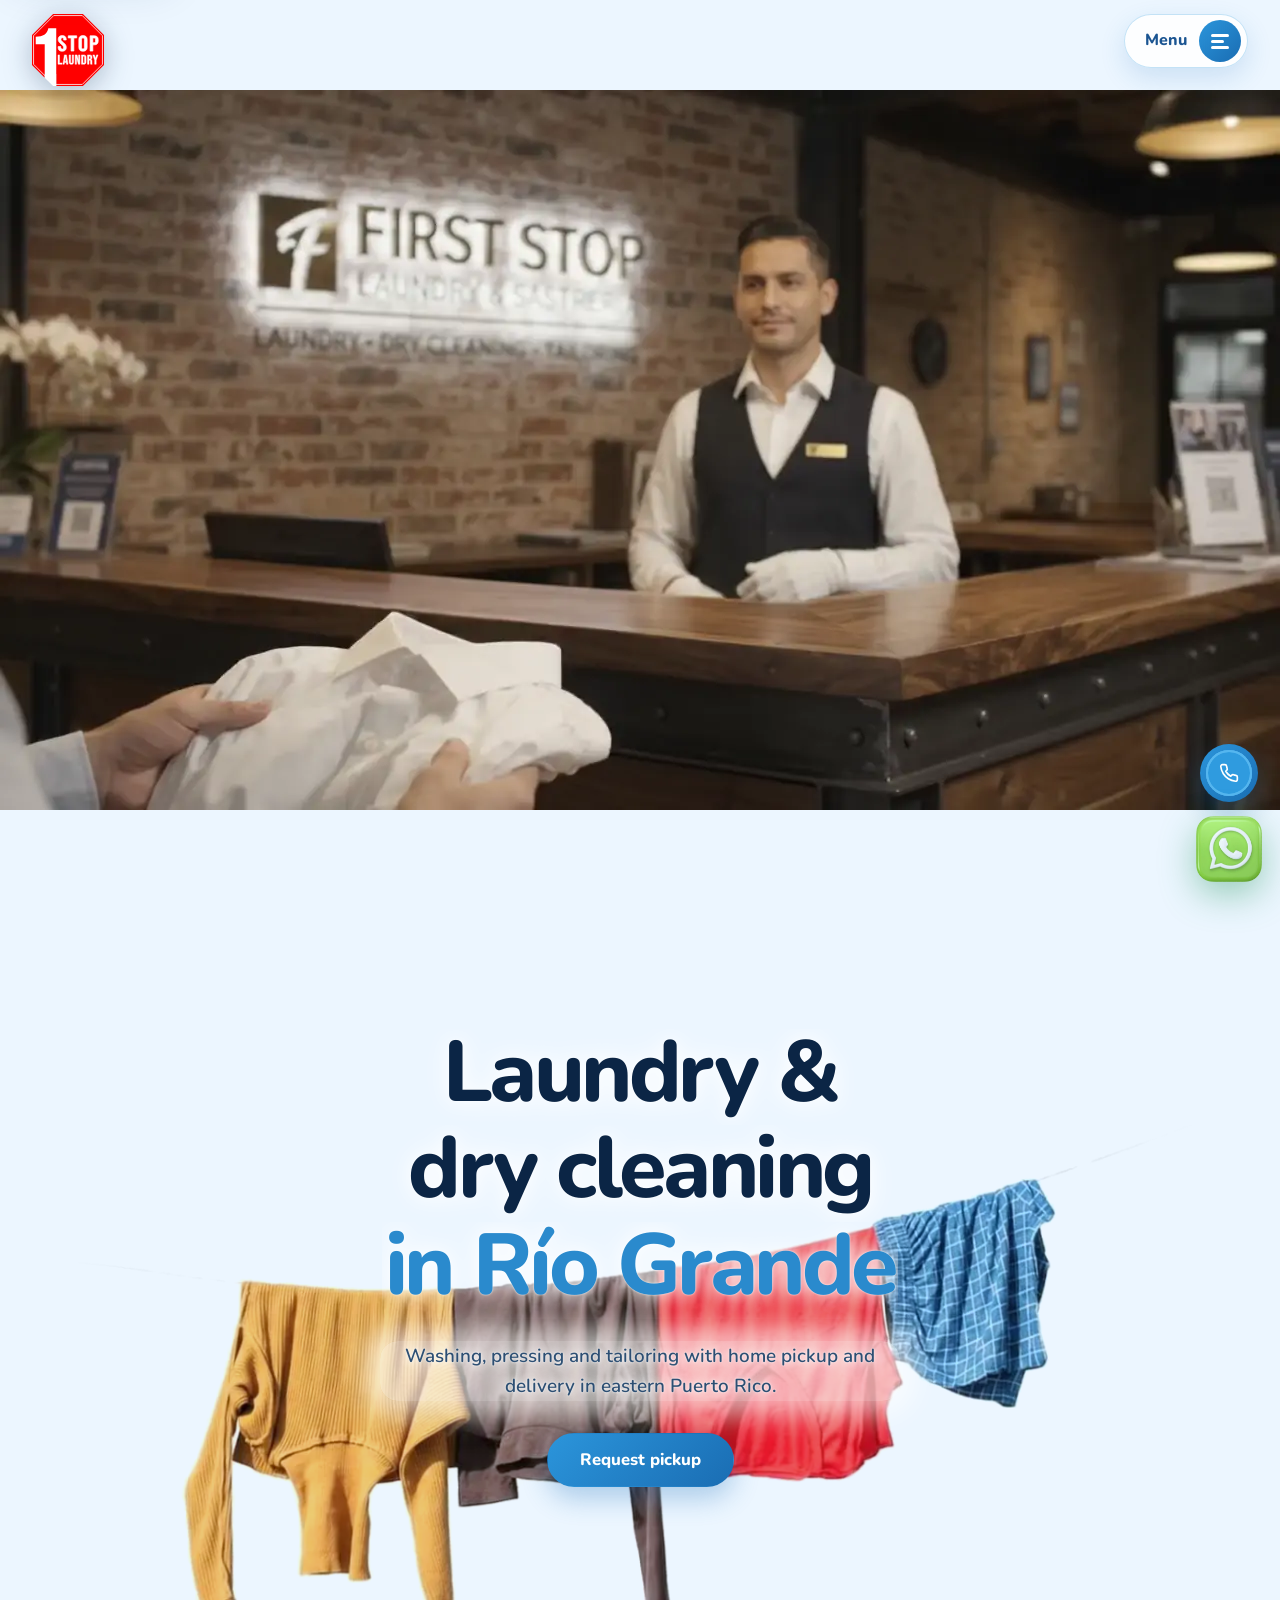
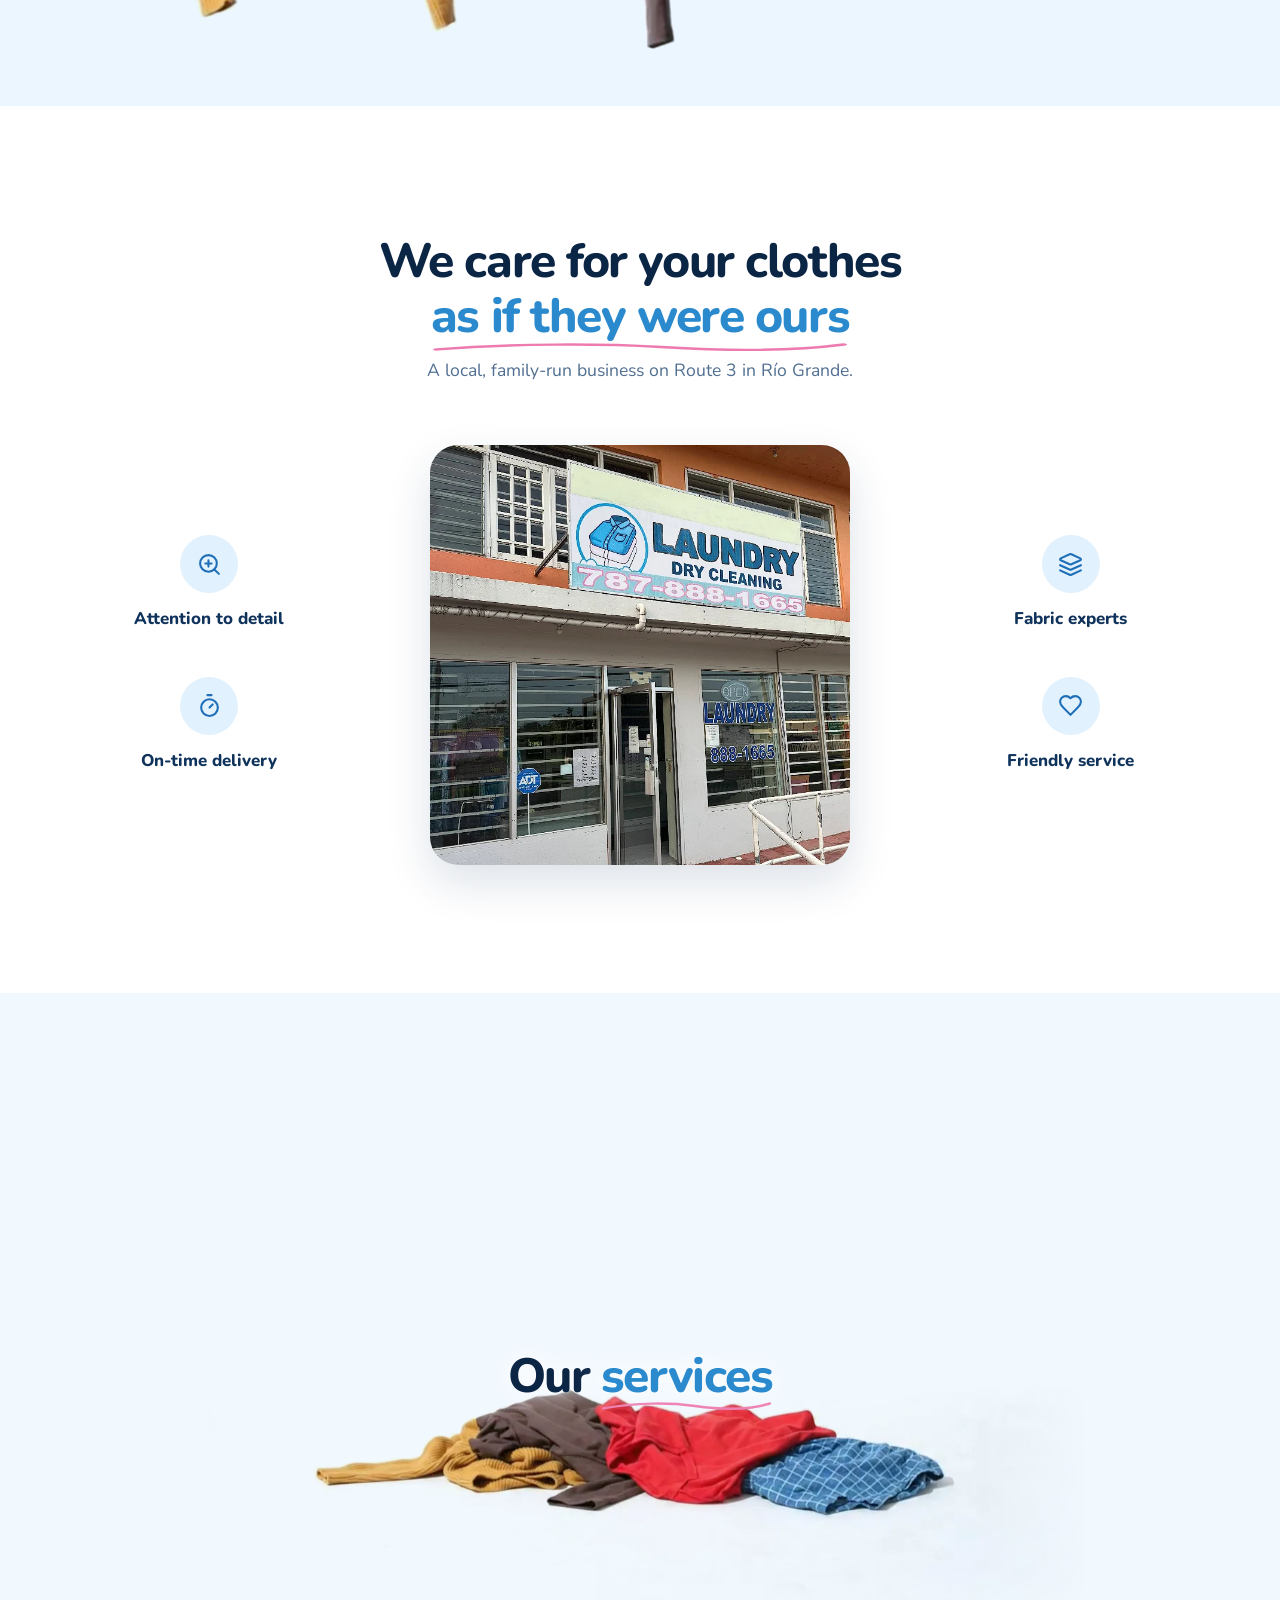
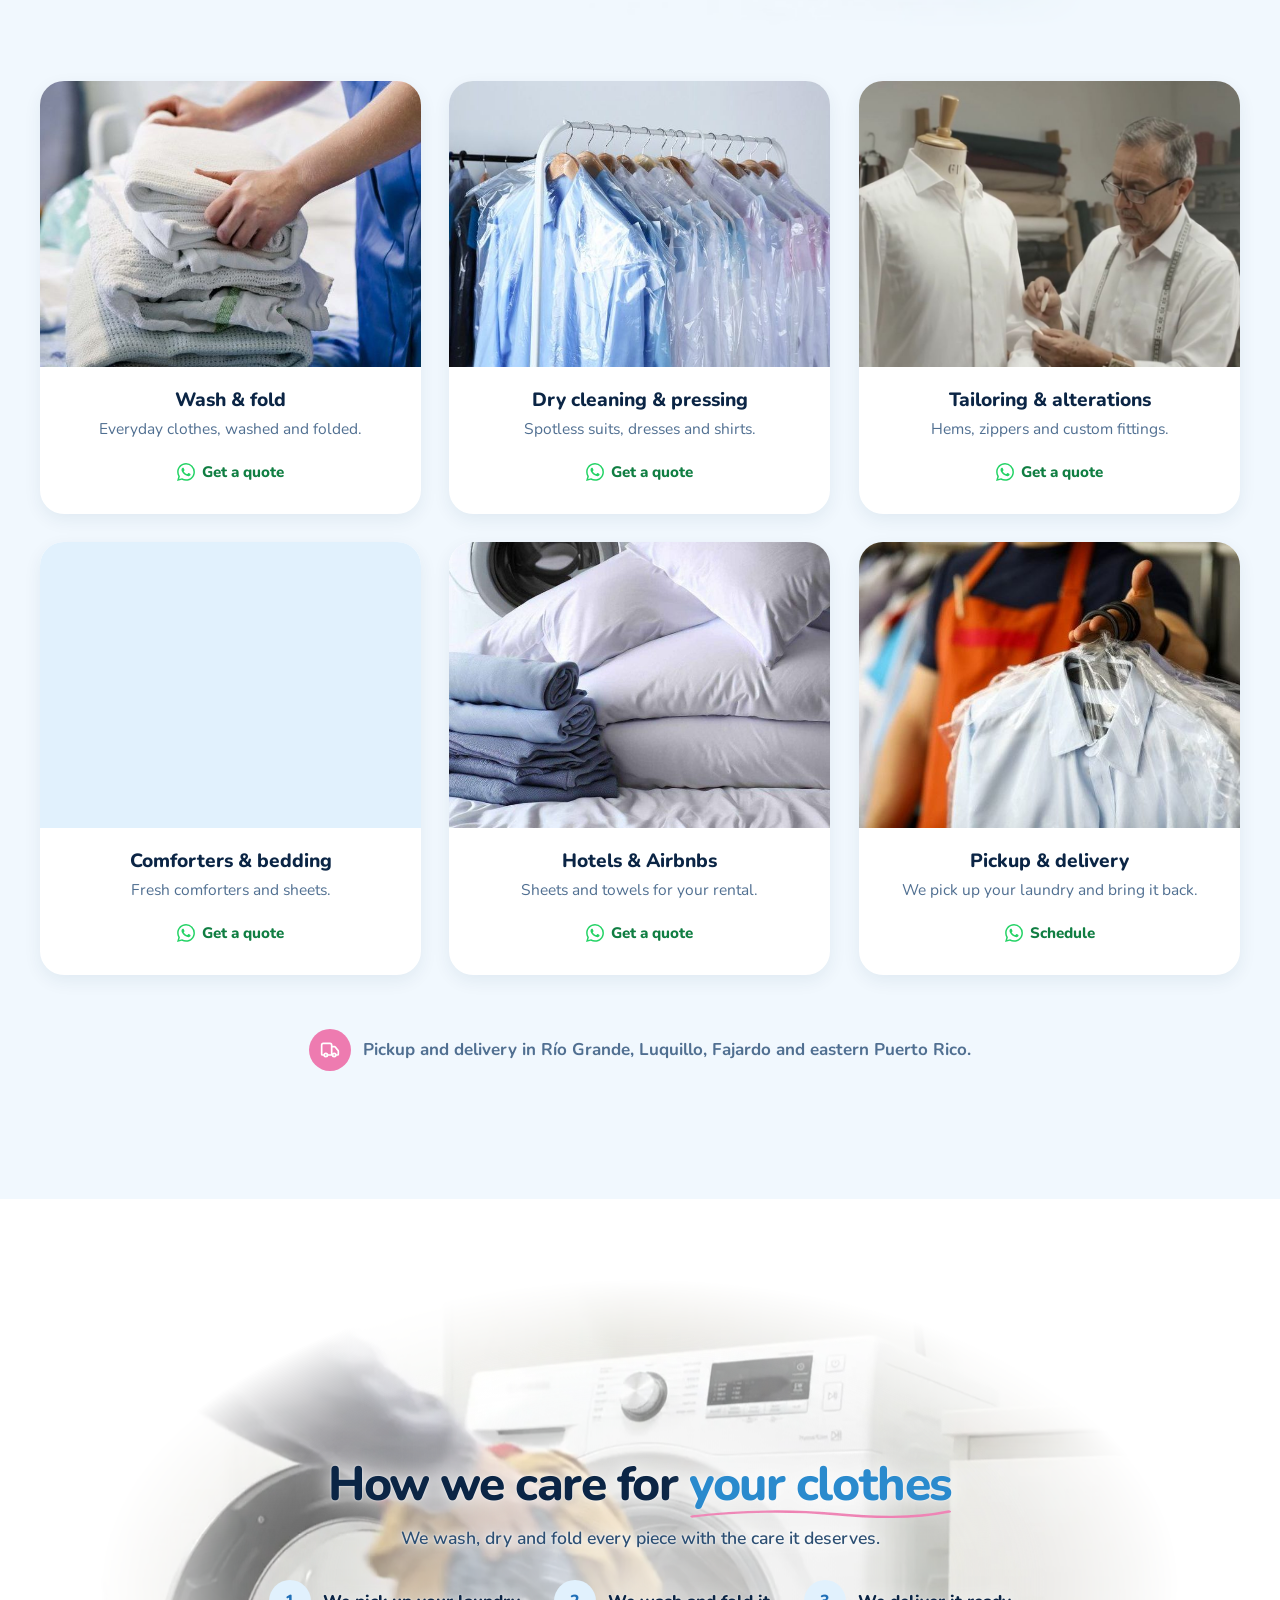
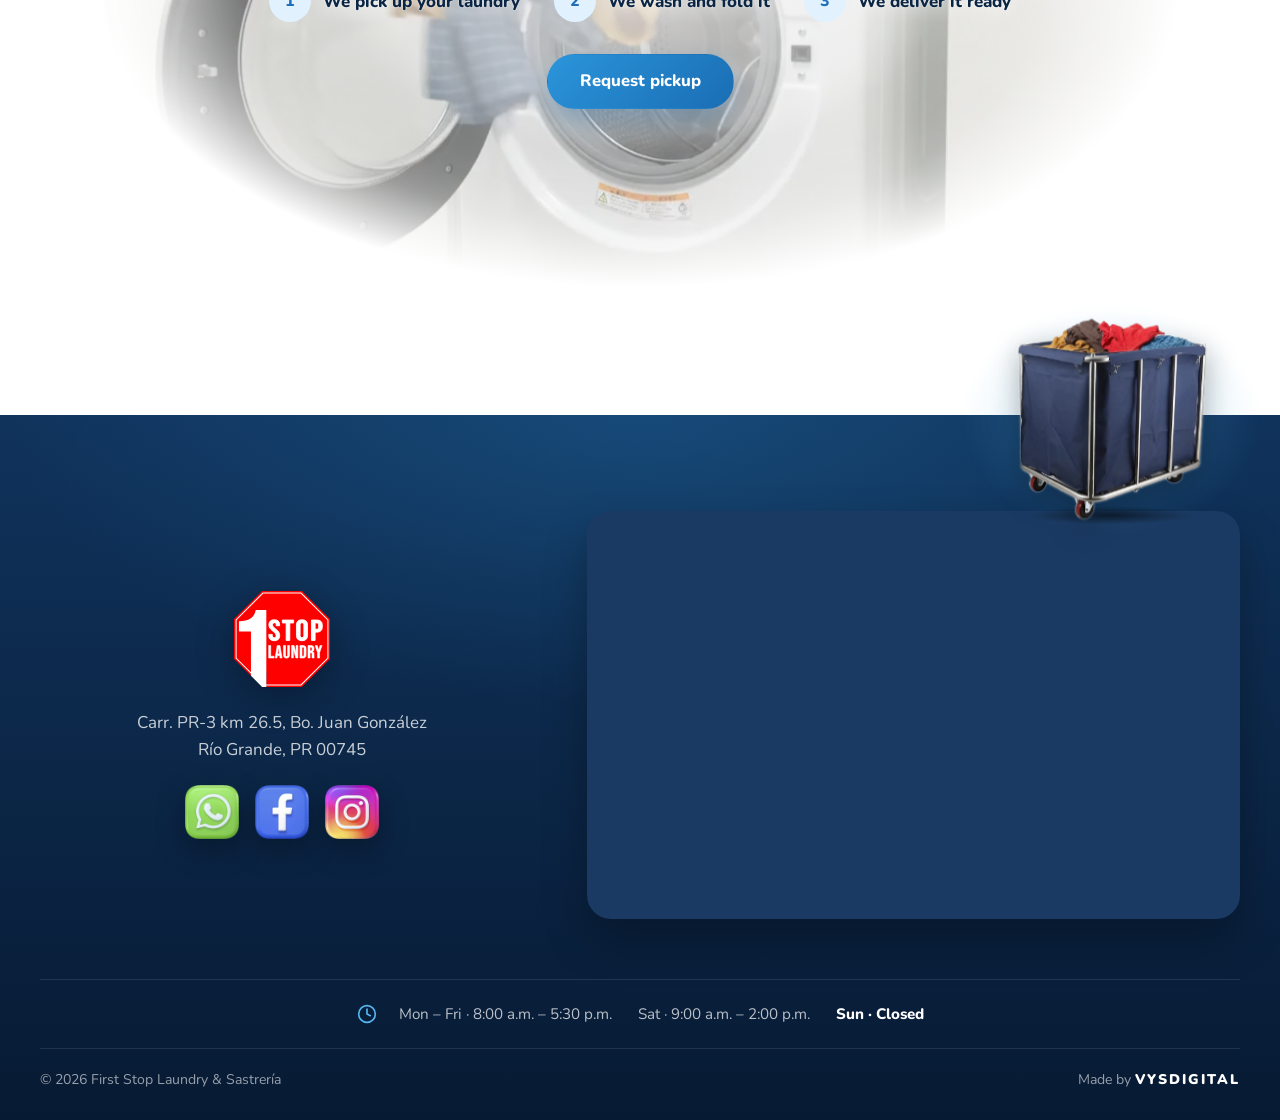
==== commit 96729b26: "Logo "1 Stop Laundry", íconos e imagen para redes; README de velocidad y SEO - Logo octagonal rojo e" ====
--- a/en/index.html
+++ b/en/index.html
@@ -58,6 +58,7 @@
         "@id": "https://firstop-sigma.vercel.app/#negocio",
         "name": "First Stop Laundry & Sastrería",
         "alternateName": [
+          "1 Stop Laundry",
           "Laundry y Dry Cleaning",
           "First Stop Laundry and Sastreria"
         ],
@@ -260,49 +261,14 @@
 </head>
 <body>
   <!-- logo:start -->
+  <!-- Logo "1 Stop Laundry" en vector (se ve nítido en cualquier tamaño). Archivo: assets/logo/logo.svg -->
   <svg class="sprite" xmlns="http://www.w3.org/2000/svg" aria-hidden="true" focusable="false">
-    <defs>
-      <linearGradient id="ff-shirt" x1="0" y1="0" x2="0" y2="1"><stop offset="0" stop-color="#55B6EF"/><stop offset="1" stop-color="#2F97DD"/></linearGradient>
-      <linearGradient id="ff-laundry" x1="0" y1="0" x2="0" y2="1"><stop offset="0" stop-color="#3480C4"/><stop offset="1" stop-color="#1B5592"/></linearGradient>
-    </defs>
-    <symbol id="logo-icon" viewBox="0 0 200 200">
-      <circle cx="100" cy="100" r="96" fill="#fff"/>
-      <circle cx="100" cy="100" r="90" fill="none" stroke="#2F9BDF" stroke-width="6"/>
-      <g transform="translate(38 40) rotate(-7 62 64)">
-      <rect x="10" y="100" width="104" height="26" rx="12" fill="#fff" stroke="#173F73" stroke-linejoin="round" stroke-linecap="round" stroke-width="3.4"/>
-      <rect x="5" y="80" width="114" height="28" rx="13" fill="#F9E3EF" stroke="#173F73" stroke-linejoin="round" stroke-linecap="round" stroke-width="3.4"/>
-      <path d="M58 86v38M66 86v38" fill="none" stroke="#173F73" stroke-linejoin="round" stroke-linecap="round" stroke-width="2.6"/>
-      <rect x="0" y="52" width="124" height="34" rx="16" fill="#1F7DC6" stroke="#173F73" stroke-linejoin="round" stroke-linecap="round" stroke-width="3.4"/>
-      <rect x="0" y="2" width="124" height="70" rx="18" fill="url(#ff-shirt)" stroke="#173F73" stroke-linejoin="round" stroke-linecap="round" stroke-width="3.4"/>
-      <rect x="57" y="18" width="10" height="54" rx="2" fill="#2A8FD8" stroke="#173F73" stroke-linejoin="round" stroke-linecap="round" stroke-width="2.6"/>
-      <circle cx="62" cy="33" r="2.5" fill="#fff"/>
-      <circle cx="62" cy="47" r="2.5" fill="#fff"/>
-      <circle cx="62" cy="61" r="2.5" fill="#fff"/>
-      <path d="M41 7Q62 -8 83 7L83 14Q62 0 41 14Z" fill="#17589A" stroke="#173F73" stroke-linejoin="round" stroke-linecap="round" stroke-width="2.8"/>
-      <path d="M41 7L62 21L52 36Q42 30 37 15Z" fill="#74C4F2" stroke="#173F73" stroke-linejoin="round" stroke-linecap="round" stroke-width="2.8"/>
-      <path d="M83 7L62 21L72 36Q82 30 87 15Z" fill="#74C4F2" stroke="#173F73" stroke-linejoin="round" stroke-linecap="round" stroke-width="2.8"/>
-      <path d="M83 35h25v16q0 7-7 7h-11q-7 0-7-7Z" fill="#2F97DD" stroke="#173F73" stroke-linejoin="round" stroke-linecap="round" stroke-width="2.6"/>
-      <path d="M83 41h25" fill="none" stroke="#173F73" stroke-linejoin="round" stroke-linecap="round" stroke-width="2.4"/>
-      <path d="M12 26q3-10 15-12" fill="none" stroke="#fff" stroke-width="3.6" stroke-linecap="round" opacity=".7"/>
-      </g>
-      <g fill="#fff" stroke="#8CCDF0" stroke-width="2.8">
-      <circle cx="36" cy="152" r="11"/>
-      <circle cx="22" cy="136" r="6"/>
-      <circle cx="52" cy="167" r="12"/>
-      <circle cx="35" cy="172" r="7"/>
-      <circle cx="72" cy="178" r="7"/>
-      <circle cx="164" cy="150" r="10"/>
-      <circle cx="149" cy="168" r="12"/>
-      <circle cx="178" cy="132" r="6"/>
-      <circle cx="130" cy="179" r="7"/>
-      <circle cx="168" cy="170" r="6"/>
-      </g>
-    </symbol>
-    <symbol id="logo-full" viewBox="0 0 738 200">
-      <use href="#logo-icon" width="200" height="200"/>
-      <path transform="translate(3 3)" style="fill:var(--logo-shadow,#10335C)" d="M274.73 118.50L220 118.50L220 34.26L244 34.26L244 98.42L274.73 98.42L274.73 118.50ZM303.14 118.50L278.53 118.50L300.08 34.26L331.55 34.26L353.10 118.50L327.76 118.50L325.43 106.26L305.47 106.26L303.14 118.50ZM312.20 70.62L309.02 87.64L321.88 87.64L318.82 70.62Q318.57 69.40 318.27 67.44Q317.96 65.48 317.53 63.21Q317.10 60.95 316.73 58.68Q316.37 56.42 316.00 54.58L316.00 54.58L314.90 54.58Q314.65 56.91 314.16 59.79Q313.67 62.66 313.18 65.48Q312.69 68.30 312.20 70.62L312.20 70.62ZM391.55 119.97L391.55 119.97Q381.63 119.97 374.53 116.79Q367.43 113.60 363.57 106.62Q359.71 99.64 359.71 88.38L359.71 88.38L359.71 34.26L383.71 34.26L383.71 88.99Q383.71 94.13 385.37 97.32Q387.02 100.50 391.43 100.50L391.43 100.50Q395.84 100.50 397.61 97.32Q399.39 94.13 399.39 88.99L399.39 88.99L399.39 34.26L423.39 34.26L423.39 88.38Q423.39 99.64 419.59 106.62Q415.80 113.60 408.69 116.79Q401.59 119.97 391.55 119.97ZM460.00 118.50L437.47 118.50L437.47 34.26L459.51 34.26L473.35 61.32Q473.96 62.54 474.88 64.26Q475.80 65.97 476.71 67.81Q477.63 69.64 478.24 71.23L478.24 71.23L478.86 71.11Q478.86 68.54 478.86 65.91Q478.86 63.28 478.86 61.32L478.86 61.32L478.86 34.26L501.39 34.26L501.39 118.50L479.35 118.50L464.41 90.21Q463.18 87.77 462.27 85.38Q461.35 82.99 460.49 80.79L460.49 80.79L459.88 80.91Q460.00 83.23 460.00 85.74Q460.00 88.26 460.00 90.21L460.00 90.21L460.00 118.50ZM546.33 118.50L515.96 118.50L515.96 34.26L546.57 34.26Q558.33 34.26 565.37 38.72Q572.41 43.19 575.65 52.44Q578.90 61.68 578.90 76.13L578.90 76.13Q578.90 90.46 575.59 99.89Q572.29 109.32 565.12 113.91Q557.96 118.50 546.33 118.50L546.33 118.50ZM539.96 53.85L539.96 98.91L545.22 98.91Q547.92 98.91 549.76 97.93Q551.59 96.95 552.57 94.99Q553.55 93.03 553.98 90.03Q554.41 87.03 554.41 83.11L554.41 83.11L554.41 70.87Q554.41 66.83 553.98 63.64Q553.55 60.46 552.57 58.32Q551.59 56.17 549.76 55.01Q547.92 53.85 545.22 53.85L545.22 53.85L539.96 53.85ZM615.39 118.50L591.39 118.50L591.39 34.26L629.47 34.26Q638.90 34.26 644.53 37.81Q650.16 41.36 652.67 47.30Q655.18 53.23 655.18 60.46L655.18 60.46Q655.18 67.56 652.98 73.56Q650.78 79.56 645.76 83.72L645.76 83.72L657.63 118.50L631.92 118.50L623.71 90.21L615.39 90.21L615.39 118.50ZM615.39 52.87L615.39 72.09L625.18 72.09Q628.24 72.09 629.59 69.21Q630.94 66.34 630.94 62.30L630.94 62.30Q630.94 59.60 630.33 57.52Q629.71 55.44 628.49 54.15Q627.27 52.87 625.18 52.87L625.18 52.87L615.39 52.87ZM706.98 118.50L682.98 118.50L682.98 86.17L658.37 34.26L684.20 34.26L694.98 62.42L695.59 62.42L706.73 34.26L731.10 34.26L706.98 86.17L706.98 118.50Z"/>
-      <path style="fill:var(--logo-laundry,url(#ff-laundry))" d="M274.73 118.50L220 118.50L220 34.26L244 34.26L244 98.42L274.73 98.42L274.73 118.50ZM303.14 118.50L278.53 118.50L300.08 34.26L331.55 34.26L353.10 118.50L327.76 118.50L325.43 106.26L305.47 106.26L303.14 118.50ZM312.20 70.62L309.02 87.64L321.88 87.64L318.82 70.62Q318.57 69.40 318.27 67.44Q317.96 65.48 317.53 63.21Q317.10 60.95 316.73 58.68Q316.37 56.42 316.00 54.58L316.00 54.58L314.90 54.58Q314.65 56.91 314.16 59.79Q313.67 62.66 313.18 65.48Q312.69 68.30 312.20 70.62L312.20 70.62ZM391.55 119.97L391.55 119.97Q381.63 119.97 374.53 116.79Q367.43 113.60 363.57 106.62Q359.71 99.64 359.71 88.38L359.71 88.38L359.71 34.26L383.71 34.26L383.71 88.99Q383.71 94.13 385.37 97.32Q387.02 100.50 391.43 100.50L391.43 100.50Q395.84 100.50 397.61 97.32Q399.39 94.13 399.39 88.99L399.39 88.99L399.39 34.26L423.39 34.26L423.39 88.38Q423.39 99.64 419.59 106.62Q415.80 113.60 408.69 116.79Q401.59 119.97 391.55 119.97ZM460.00 118.50L437.47 118.50L437.47 34.26L459.51 34.26L473.35 61.32Q473.96 62.54 474.88 64.26Q475.80 65.97 476.71 67.81Q477.63 69.64 478.24 71.23L478.24 71.23L478.86 71.11Q478.86 68.54 478.86 65.91Q478.86 63.28 478.86 61.32L478.86 61.32L478.86 34.26L501.39 34.26L501.39 118.50L479.35 118.50L464.41 90.21Q463.18 87.77 462.27 85.38Q461.35 82.99 460.49 80.79L460.49 80.79L459.88 80.91Q460.00 83.23 460.00 85.74Q460.00 88.26 460.00 90.21L460.00 90.21L460.00 118.50ZM546.33 118.50L515.96 118.50L515.96 34.26L546.57 34.26Q558.33 34.26 565.37 38.72Q572.41 43.19 575.65 52.44Q578.90 61.68 578.90 76.13L578.90 76.13Q578.90 90.46 575.59 99.89Q572.29 109.32 565.12 113.91Q557.96 118.50 546.33 118.50L546.33 118.50ZM539.96 53.85L539.96 98.91L545.22 98.91Q547.92 98.91 549.76 97.93Q551.59 96.95 552.57 94.99Q553.55 93.03 553.98 90.03Q554.41 87.03 554.41 83.11L554.41 83.11L554.41 70.87Q554.41 66.83 553.98 63.64Q553.55 60.46 552.57 58.32Q551.59 56.17 549.76 55.01Q547.92 53.85 545.22 53.85L545.22 53.85L539.96 53.85ZM615.39 118.50L591.39 118.50L591.39 34.26L629.47 34.26Q638.90 34.26 644.53 37.81Q650.16 41.36 652.67 47.30Q655.18 53.23 655.18 60.46L655.18 60.46Q655.18 67.56 652.98 73.56Q650.78 79.56 645.76 83.72L645.76 83.72L657.63 118.50L631.92 118.50L623.71 90.21L615.39 90.21L615.39 118.50ZM615.39 52.87L615.39 72.09L625.18 72.09Q628.24 72.09 629.59 69.21Q630.94 66.34 630.94 62.30L630.94 62.30Q630.94 59.60 630.33 57.52Q629.71 55.44 628.49 54.15Q627.27 52.87 625.18 52.87L625.18 52.87L615.39 52.87ZM706.98 118.50L682.98 118.50L682.98 86.17L658.37 34.26L684.20 34.26L694.98 62.42L695.59 62.42L706.73 34.26L731.10 34.26L706.98 86.17L706.98 118.50Z"/>
-      <path style="fill:var(--logo-dry,#1D3F78)" d="M322.39 149.26L322.39 149.26Q322.39 154.39 320.41 158.03Q318.42 161.66 314.91 163.58Q311.40 165.50 306.81 165.50L306.81 165.50L293.87 165.50L293.87 133.50L305.45 133.50Q313.54 133.50 317.96 137.58Q322.39 141.65 322.39 149.26ZM315.65 149.26L315.65 149.26Q315.65 144.11 312.97 141.39Q310.29 138.68 305.31 138.68L305.31 138.68L300.57 138.68L300.57 160.32L306.25 160.32Q309.13 160.32 311.23 158.97Q313.33 157.62 314.49 155.14Q315.65 152.67 315.65 149.26ZM343.64 153.35L335.79 153.35L335.79 165.50L329.09 165.50L329.09 133.50L345.07 133.50Q350.80 133.50 353.91 135.96Q357.02 138.43 357.02 143.04L357.02 143.04Q357.02 146.40 355.11 148.84Q353.20 151.28 349.96 152.06L349.96 152.06L358.61 165.50L351.07 165.50L343.64 153.35ZM350.27 143.31L350.27 143.31Q350.27 141.02 348.80 139.86Q347.32 138.70 344.37 138.70L344.37 138.70L335.79 138.70L335.79 148.15L344.55 148.15Q347.37 148.15 348.82 146.88Q350.27 145.61 350.27 143.31ZM389.74 133.50L378.34 152.37L378.34 165.50L371.66 165.50L371.66 152.37L360.26 133.50L367.28 133.50L374.95 147.04L382.72 133.50L389.74 133.50ZM423.88 160.69L423.88 160.69Q429.97 160.69 432.31 154.60L432.31 154.60L438.15 156.80Q436.26 161.43 432.62 163.69Q428.97 165.95 423.88 165.95L423.88 165.95Q418.75 165.95 415.14 163.99Q411.53 162.03 409.63 158.30Q407.74 154.58 407.74 149.35L407.74 149.35Q407.74 144.08 409.55 140.45Q411.37 136.82 414.91 134.92Q418.45 133.02 423.59 133.02L423.59 133.02Q429.22 133.02 432.76 135.28Q436.31 137.54 437.74 141.93L437.74 141.93L431.83 143.54Q431.08 141.13 428.89 139.71Q426.70 138.29 423.72 138.29L423.72 138.29Q419.18 138.29 416.83 141.11Q414.48 143.92 414.48 149.35L414.48 149.35Q414.48 153.03 415.56 155.55Q416.64 158.07 418.74 159.38Q420.84 160.69 423.88 160.69ZM450.86 160.32L468.03 160.32L468.03 165.50L444.16 165.50L444.16 133.50L450.86 133.50L450.86 160.32ZM480.90 160.32L500.29 160.32L500.29 165.50L474.20 165.50L474.20 133.50L499.36 133.50L499.36 138.68L480.90 138.68L480.90 146.72L497.97 146.72L497.97 151.90L480.90 151.90L480.90 160.32ZM526.63 157.32L514.43 157.32L511.59 165.50L504.89 165.50L516.57 133.50L524.47 133.50L536.10 165.50L529.47 165.50L526.63 157.32ZM520.52 138.43L520.52 138.43Q520.29 139.34 519.88 140.61Q519.47 141.88 519.29 142.40L519.29 142.40L515.93 152.28L525.13 152.28L521.68 142.20Q521.36 141.27 521.09 140.31Q520.81 139.36 520.52 138.43ZM548.02 146.63L548.02 146.63L548.02 165.50L542.07 165.50L542.07 133.50L549.72 133.50L563.87 158.35Q563.46 154.89 563.46 152.10L563.46 152.10L563.46 133.50L569.41 133.50L569.41 165.50L561.55 165.50L547.61 140.86Q547.81 142.65 547.91 144.09Q548.02 145.54 548.02 146.63ZM577.28 133.50L583.98 133.50L583.98 165.50L577.28 165.50L577.28 133.50ZM597.78 146.63L597.78 146.63L597.78 165.50L591.83 165.50L591.83 133.50L599.49 133.50L613.64 158.35Q613.23 154.89 613.23 152.10L613.23 152.10L613.23 133.50L619.18 133.50L619.18 165.50L611.32 165.50L597.37 140.86Q597.58 142.65 597.68 144.09Q597.78 145.54 597.78 146.63ZM642.24 160.71L642.24 160.71Q644.86 160.71 647.31 159.95Q649.76 159.19 651.10 158.01L651.10 158.01L651.10 153.58L643.29 153.58L643.29 148.63L657.23 148.63L657.23 160.39Q654.69 163.00 650.61 164.48Q646.54 165.95 642.06 165.95L642.06 165.95Q636.86 165.95 633.24 164.01Q629.62 162.07 627.73 158.36Q625.85 154.64 625.85 149.35L625.85 149.35Q625.85 141.45 630.07 137.24Q634.30 133.02 642.22 133.02L642.22 133.02Q647.85 133.02 651.44 135.10Q655.03 137.18 656.55 141.36L656.55 141.36L650.38 143.22Q649.38 140.79 647.24 139.54Q645.11 138.29 642.22 138.29L642.22 138.29Q637.50 138.29 635.05 141.15Q632.59 144.02 632.59 149.35L632.59 149.35Q632.59 154.78 635.12 157.74Q637.66 160.71 642.24 160.71Z"/>
+    <symbol id="logo" viewBox="0 0 1200 1200">
+      <polygon points="351.5,0 848.5,0 1200,351.5 1200,848.5 848.5,1200 404,1200 404,1000 212,1000 212,1060.5 0,848.5 0,351.5" fill="#FF0000"/>
+      <polygon points="362.2,26 837.8,26 1174,362.2 1174,837.8 837.8,1174 362.2,1174 26,837.8 26,362.2" fill="none" stroke="#fff" stroke-width="13"/>
+      <path d="M272 238H404V1200H351.5L212 1060.5V506H62V378C184 378 254 336 272 238Z" fill="#fff"/>
+      <path d="M502.6 621.5Q469.5 621.5 452.5 604.9Q435.5 588.4 435.5 557.5L435.5 557.5L435.5 542.9L478.6 542.9L478.6 560.4Q478.6 585.1 502.2 585.1L502.2 585.1Q513.8 585.1 519.8 579.1Q525.8 573.1 525.8 559.6L525.8 559.6Q525.8 543.6 517.5 531.4Q509.3 519.2 486.9 502.1L486.9 502.1Q458.7 480.3 447.5 462.7Q436.3 445 436.3 422.8L436.3 422.8Q436.3 392.6 453.7 376.1Q471.1 359.5 504.3 359.5L504.3 359.5Q537 359.5 553.8 376.1Q570.6 392.6 570.6 423.5L570.6 423.5L570.6 434.1L527.5 434.1L527.5 421Q527.5 407.9 521.7 401.9Q515.9 395.9 504.7 395.9L504.7 395.9Q481.9 395.9 481.9 420.3L481.9 420.3Q481.9 434.1 490.4 446.1Q498.9 458.1 521.3 475.2L521.3 475.2Q549.9 497.1 560.6 514.9Q571.4 532.7 571.4 556.7L571.4 556.7Q571.4 588 553.8 604.8Q536.2 621.5 502.6 621.5L502.6 621.5ZM651.8 617.9L651.8 399.5L604.2 399.5L604.2 363.1L745.1 363.1L745.1 399.5L697.4 399.5L697.4 617.9L651.8 617.9ZM849.9 621.5Q816.3 621.5 798.5 604.8Q780.7 588 780.7 557.5L780.7 557.5L780.7 423.5Q780.7 393 798.5 376.2Q816.3 359.5 849.9 359.5L849.9 359.5Q883.5 359.5 901.3 376.2Q919.1 393 919.1 423.5L919.1 423.5L919.1 557.5Q919.1 588 901.3 604.8Q883.5 621.5 849.9 621.5L849.9 621.5ZM849.9 585.1Q873.5 585.1 873.5 560L873.5 560L873.5 421Q873.5 395.9 849.9 395.9L849.9 395.9Q826.3 395.9 826.3 421L826.3 421L826.3 560Q826.3 585.1 849.9 585.1L849.9 585.1ZM968.4 617.9L968.4 363.1L1035.5 363.1Q1069.5 363.1 1086.5 379.2Q1103.5 395.2 1103.5 426.1L1103.5 426.1L1103.5 451.2Q1103.5 482.1 1086.5 498.1Q1069.5 514.2 1035.5 514.2L1035.5 514.2L1014 514.2L1014 617.9L968.4 617.9ZM1014 477.8L1035.5 477.8Q1046.7 477.8 1052.3 472.3Q1057.9 466.8 1057.9 453.7L1057.9 453.7L1057.9 423.5Q1057.9 410.4 1052.3 405Q1046.7 399.5 1035.5 399.5L1035.5 399.5L1014 399.5L1014 477.8Z" fill="#fff" stroke="#fff" stroke-width="11" stroke-linejoin="round"/>
+      <path d="M433.5 837.3L433.5 681.5L458.9 681.5L458.9 815L500.6 815L500.6 837.3L433.5 837.3ZM514 837.3L540.2 681.5L574.6 681.5L600.9 837.3L575.5 837.3L570.9 806.3L570.9 806.8L542.1 806.8L537.5 837.3L514 837.3ZM545.1 785.6L567.9 785.6L556.6 708.6L556.2 708.6L545.1 785.6ZM656.4 839.5Q638 839.5 628.3 829.4Q618.6 819.2 618.6 800.3L618.6 800.3L618.6 681.5L644 681.5L644 802.1Q644 810.1 647.3 813.7Q650.7 817.2 656.9 817.2L656.9 817.2Q663.1 817.2 666.5 813.7Q669.8 810.1 669.8 802.1L669.8 802.1L669.8 681.5L694.3 681.5L694.3 800.3Q694.3 819.2 684.6 829.4Q674.9 839.5 656.4 839.5L656.4 839.5ZM719.2 837.3L719.2 681.5L751 681.5L775.6 774.7L776.1 774.7L776.1 681.5L798.7 681.5L798.7 837.3L772.6 837.3L742.2 723.6L741.8 723.6L741.8 837.3L719.2 837.3ZM824.5 837.3L824.5 681.5L863.3 681.5Q882.2 681.5 891.6 691.3Q901.1 701.1 901.1 720L901.1 720L901.1 798.8Q901.1 817.7 891.6 827.5Q882.2 837.3 863.3 837.3L863.3 837.3L824.5 837.3ZM849.9 815L862.8 815Q869 815 872.4 811.5Q875.7 807.9 875.7 799.9L875.7 799.9L875.7 718.9Q875.7 710.9 872.4 707.3Q869 703.8 862.8 703.8L862.8 703.8L849.9 703.8L849.9 815ZM925 837.3L925 681.5L962.6 681.5Q982.2 681.5 991.2 690.3Q1000.2 699.1 1000.2 717.3L1000.2 717.3L1000.2 726.9Q1000.2 751.2 983.6 757.6L983.6 757.6L983.6 758.1Q992.8 760.7 996.6 769Q1000.4 777.2 1000.4 791L1000.4 791L1000.4 818.4Q1000.4 825 1000.9 829.2Q1001.4 833.3 1003.2 837.3L1003.2 837.3L977.4 837.3Q976 833.5 975.5 830.2Q975.1 826.8 975.1 818.1L975.1 818.1L975.1 789.7Q975.1 779 971.5 774.7Q967.9 770.5 959.2 770.5L959.2 770.5L950.4 770.5L950.4 837.3L925 837.3ZM950.4 748.3L959.6 748.3Q967.2 748.3 971 744.5Q974.8 740.7 974.8 731.8L974.8 731.8L974.8 719.8Q974.8 711.3 971.7 707.5Q968.6 703.8 961.9 703.8L961.9 703.8L950.4 703.8L950.4 748.3ZM1044.5 837.3L1044.5 771L1013.8 681.5L1040.8 681.5L1058.1 738.7L1058.5 738.7L1075.8 681.5L1100.5 681.5L1069.8 771L1069.8 837.3L1044.5 837.3Z" fill="#fff" stroke="#fff" stroke-width="7" stroke-linejoin="round"/>
     </symbol>
   </svg>
   <!-- logo:end -->
@@ -321,8 +287,8 @@
 
   <!-- ============ HEADER: logo y menú flotante (se abre y se guarda) ============ -->
   <header class="site-header" id="site-header">
-    <a class="brand" href="#inicio" aria-label="Laundry · Dry Cleaning – Home" data-en-aria-label="Laundry · Dry Cleaning – Home" data-es-aria-label="Laundry · Dry Cleaning – Inicio">
-      <svg class="logo" viewBox="0 0 738 200" aria-hidden="true" focusable="false"><use href="#logo-full"/></svg>
+    <a class="brand" href="#inicio" aria-label="1 Stop Laundry – Home" data-en-aria-label="1 Stop Laundry – Home" data-es-aria-label="1 Stop Laundry – Inicio">
+      <svg class="logo" viewBox="0 0 1200 1200" aria-hidden="true" focusable="false"><use href="#logo"/></svg>
     </a>
 
     <div class="menu-wrap">
@@ -573,8 +539,8 @@
           </div>
         </div>
         <div class="footer-info reveal">
-          <a class="footer-logo" href="#inicio" aria-label="Laundry · Dry Cleaning – Back to top" data-en-aria-label="Laundry · Dry Cleaning – Back to top" data-es-aria-label="Laundry · Dry Cleaning – Volver al inicio">
-            <svg class="logo logo--light" viewBox="0 0 738 200" aria-hidden="true" focusable="false"><use href="#logo-full"/></svg>
+          <a class="footer-logo" href="#inicio" aria-label="1 Stop Laundry – Back to top" data-en-aria-label="1 Stop Laundry – Back to top" data-es-aria-label="1 Stop Laundry – Volver al inicio">
+            <svg class="logo" viewBox="0 0 1200 1200" aria-hidden="true" focusable="false"><use href="#logo"/></svg>
           </a>
           <address class="footer-address">
             <a href="https://www.google.com/maps/dir/?api=1&amp;destination=Laundry%20y%20Dry%20Cleaning%2C%20R%C3%ADo%20Grande&amp;destination_place_id=ChIJtUC9EbyfBIwR-CLt6le5Oa4" target="_blank" rel="noopener">
--- a/assets/css/styles.css
+++ b/assets/css/styles.css
@@ -166,7 +166,7 @@
 }
 .site-header > * { pointer-events: auto; }
 
-/* Logo sin fondo: solo la marca, con un halo suave para que se lea sobre el video */
+/* Logo "1 Stop Laundry" sin fondo, con una sombra suave para que resalte sobre el video */
 .brand {
   flex: none;
   display: flex;
@@ -175,14 +175,14 @@
   animation: header-drop 1s var(--ease-spring) .1s backwards;
 }
 .brand .logo {
-  height: 54px;
+  height: 72px;
   width: auto;
-  aspect-ratio: 738 / 200;
-  filter: drop-shadow(0 0 1px rgba(255, 255, 255, .95)) drop-shadow(0 2px 10px rgba(255, 255, 255, .7));
+  aspect-ratio: 1;
+  filter: drop-shadow(0 6px 14px rgba(11, 37, 69, .28));
   transition: transform .5s var(--ease-spring), height .4s var(--ease-out);
 }
-.brand:hover .logo { transform: scale(1.03); }
-.is-scrolled .brand .logo { height: 46px; }
+.brand:hover .logo { transform: scale(1.05) rotate(-3deg); }
+.is-scrolled .brand .logo { height: 58px; }
 
 @keyframes header-drop {
   from { transform: translateY(-150%); opacity: 0; }
@@ -796,8 +796,7 @@
 }
 .footer-info { display: flex; flex-direction: column; align-items: center; gap: 22px; text-align: center; }
 .footer-logo { display: inline-block; border-radius: 12px; }
-.footer-logo .logo { height: 70px; width: auto; aspect-ratio: 738 / 200; }
-.logo--light { --logo-laundry: #fff; --logo-shadow: rgba(0, 0, 0, .35); --logo-dry: #9ed8f5; }
+.footer-logo .logo { height: 96px; width: auto; aspect-ratio: 1; filter: drop-shadow(0 8px 18px rgba(0, 0, 0, .3)); }
 
 .footer-address { font-style: normal; }
 .footer-address a { color: rgba(255, 255, 255, .78); transition: color .3s; }
@@ -1158,7 +1157,7 @@
   }
   .brand { order: 1; }
   .brand .logo,
-  .is-scrolled .brand .logo { height: 34px; }
+  .is-scrolled .brand .logo { height: 36px; filter: none; }
   .menu-wrap,
   .menu-panel { display: contents; }
   .menu-panel { visibility: visible; }
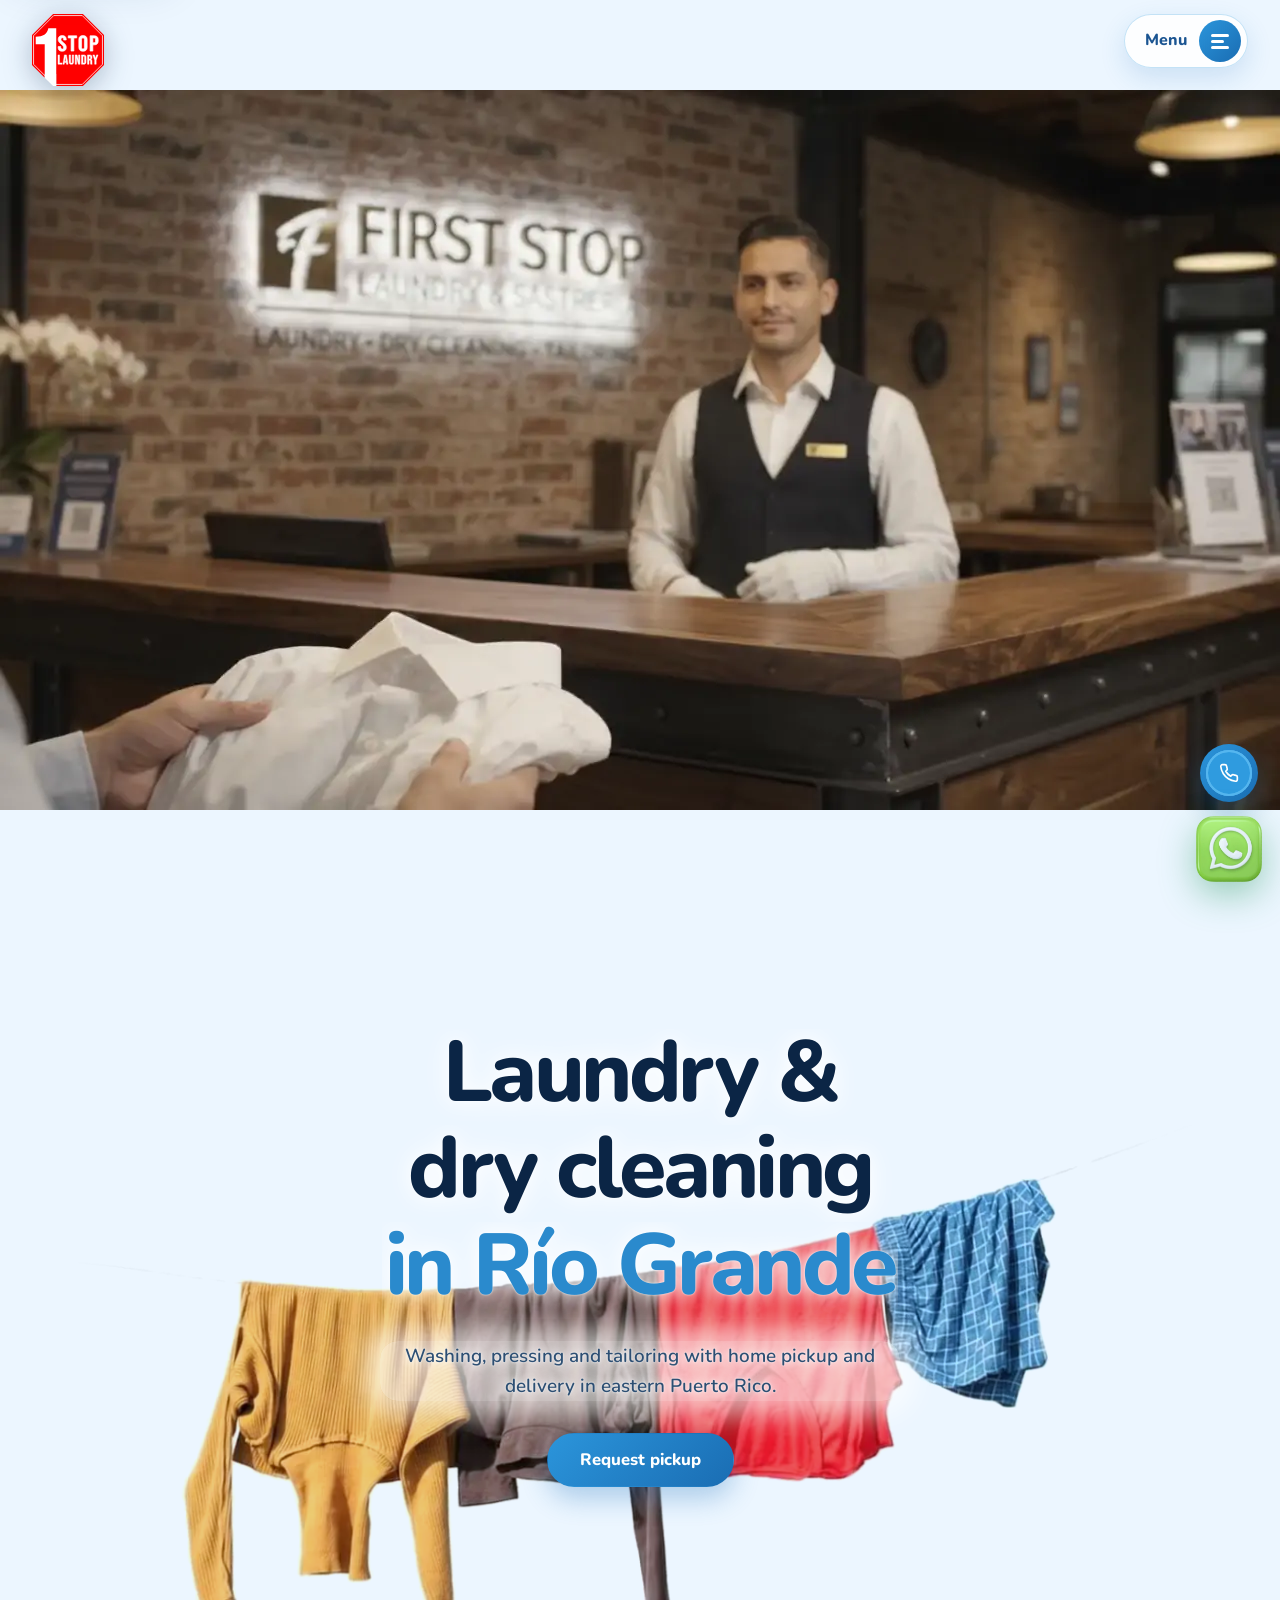
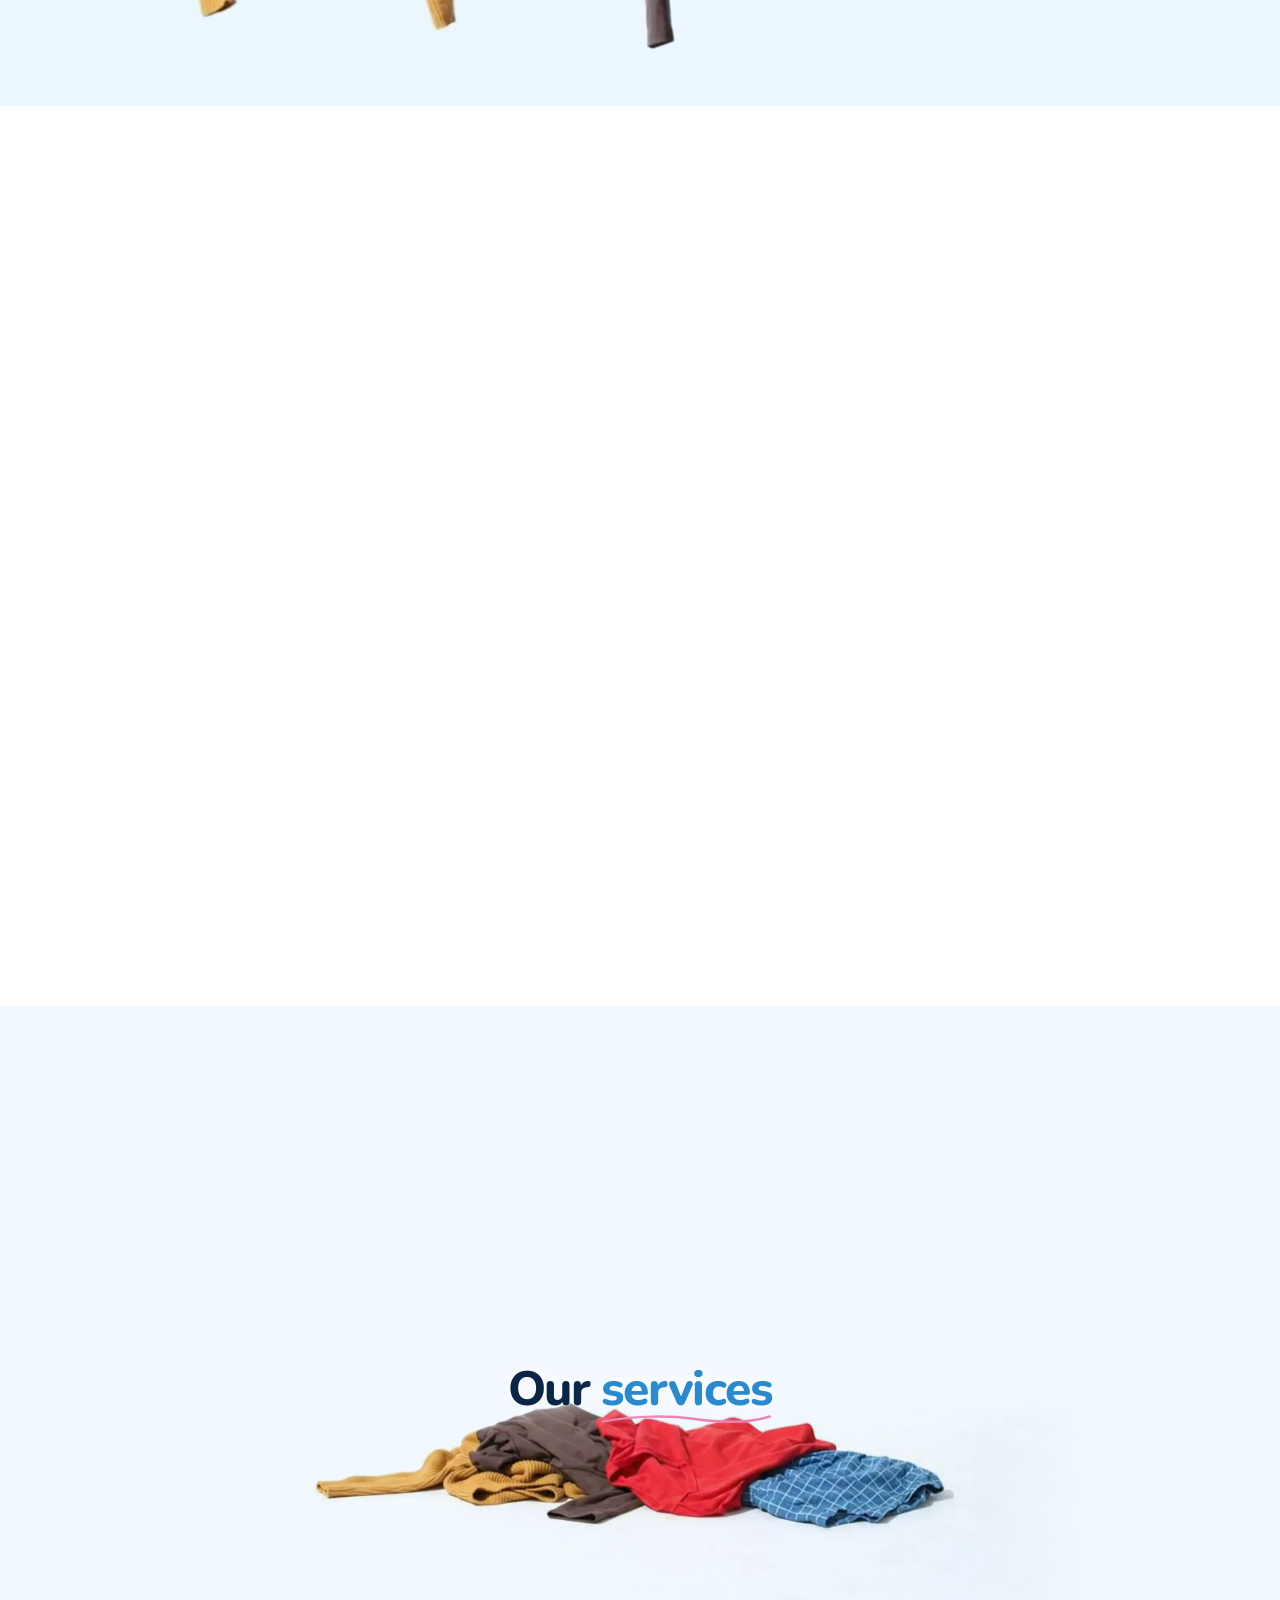
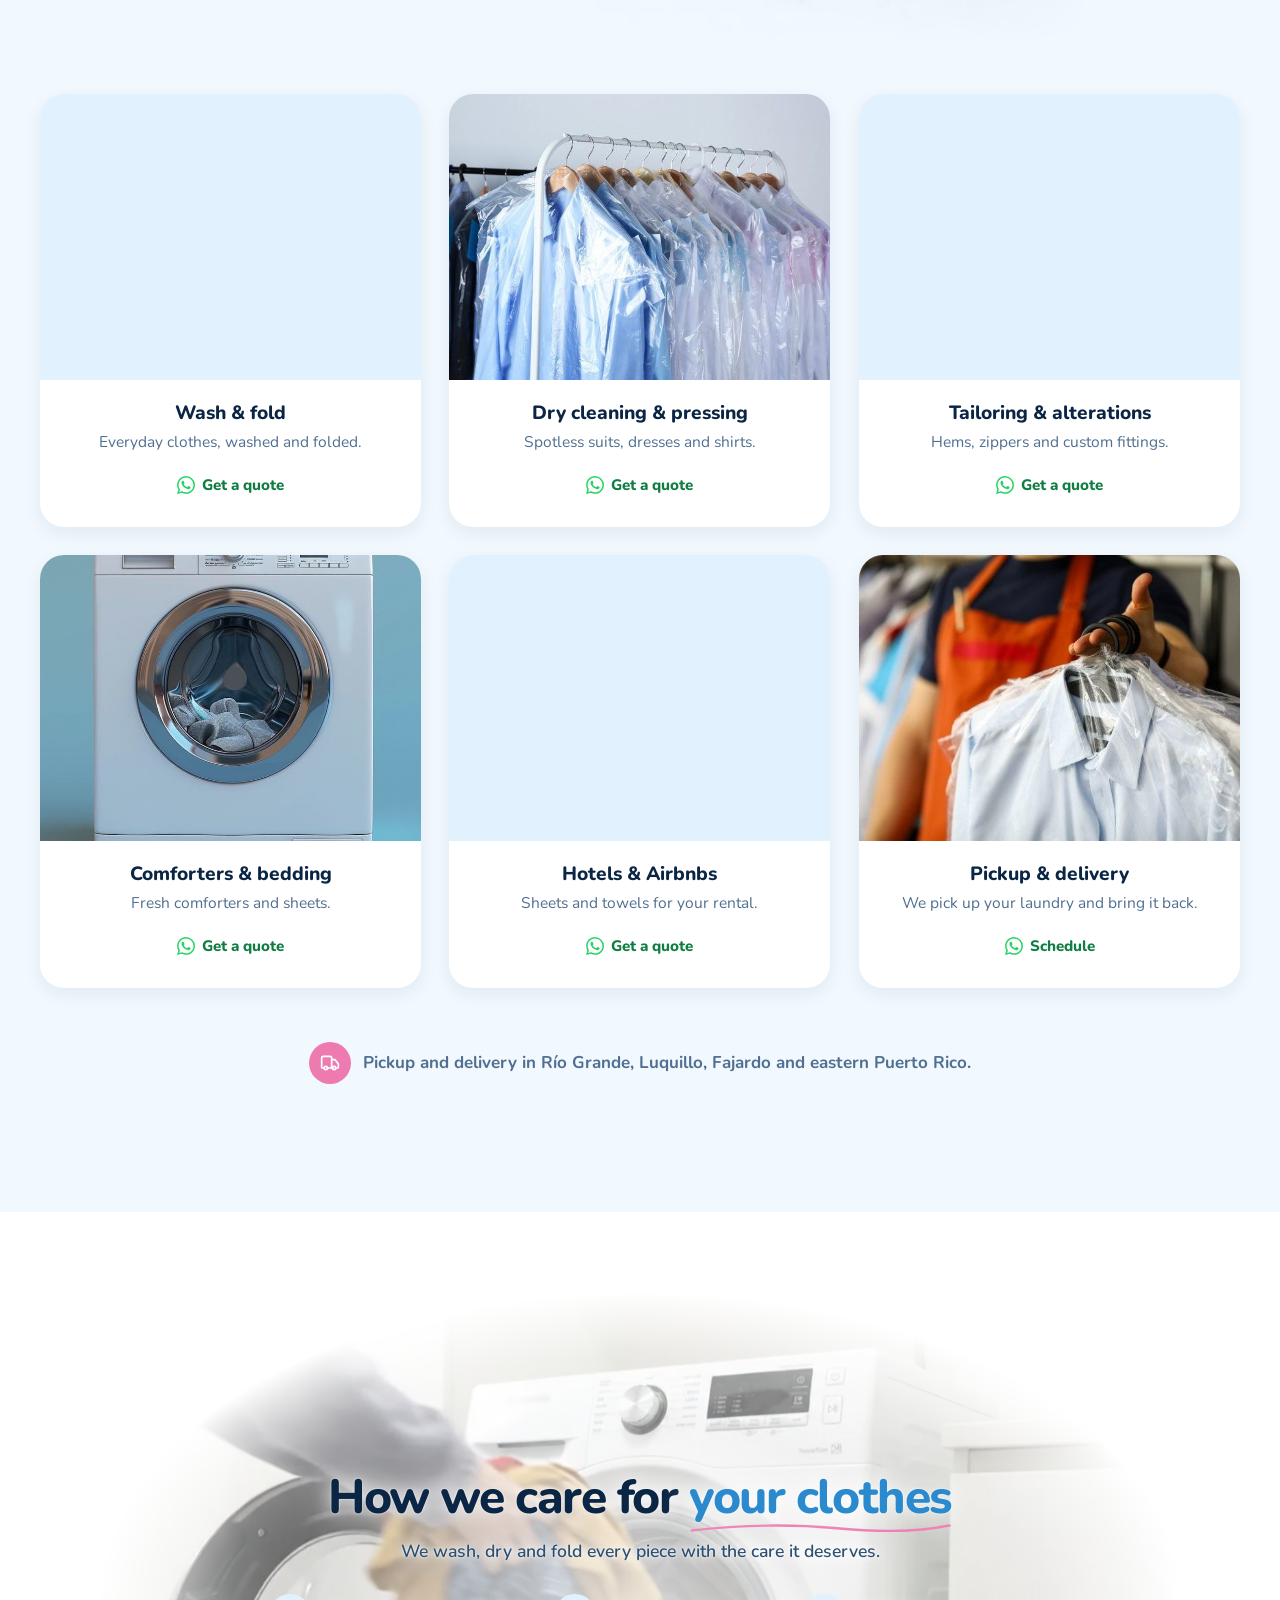
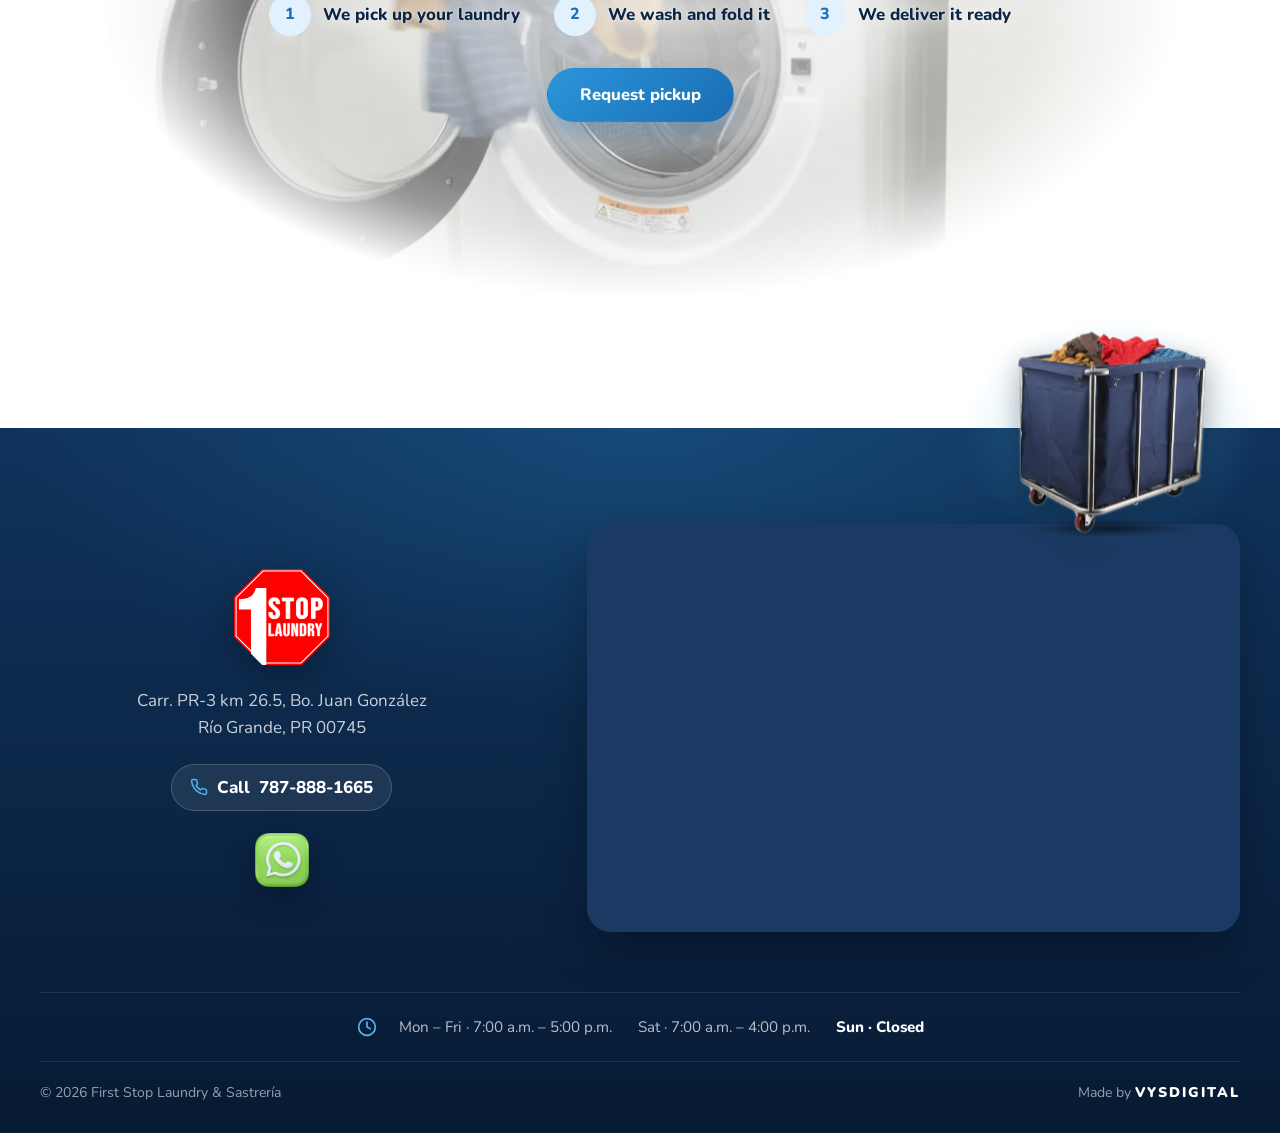
==== commit 248853fa: ".." ====
--- a/en/index.html
+++ b/en/index.html
@@ -35,14 +35,15 @@
   <meta property="og:title" content="Laundry &amp; Dry Cleaning in Río Grande, Puerto Rico" data-en-content="Laundry &amp; Dry Cleaning in Río Grande, Puerto Rico" data-es-content="Lavandería y Dry Cleaning en Río Grande, Puerto Rico">
   <meta property="og:description" content="Washing, dry cleaning, pressing and tailoring with pickup and delivery in eastern Puerto Rico." data-en-content="Washing, dry cleaning, pressing and tailoring with pickup and delivery in eastern Puerto Rico." data-es-content="Lavado, dry cleaning, planchado y sastrería con recogido y entrega en el área este de Puerto Rico.">
   <meta property="og:url" content="https://firstop-sigma.vercel.app/en/" data-en-content="https://firstop-sigma.vercel.app/en/" data-es-content="https://firstop-sigma.vercel.app/">
-  <meta property="og:image" content="https://firstop-sigma.vercel.app/assets/images/og-image.jpg">
+  <!-- "?v=" obliga a WhatsApp y Facebook a mostrar la imagen nueva: cámbialo cada vez que cambies og-image.jpg -->
+  <meta property="og:image" content="https://firstop-sigma.vercel.app/assets/images/og-image.jpg?v=20261013">
   <meta property="og:image:width" content="1200">
   <meta property="og:image:height" content="630">
   <meta property="og:image:alt" content="First Stop Laundry &amp; Sastrería – Laundry &amp; Dry Cleaning in Río Grande, Puerto Rico" data-en-content="First Stop Laundry &amp; Sastrería – Laundry &amp; Dry Cleaning in Río Grande, Puerto Rico" data-es-content="First Stop Laundry &amp; Sastrería – Lavandería y Dry Cleaning en Río Grande, Puerto Rico">
   <meta name="twitter:card" content="summary_large_image">
   <meta name="twitter:title" content="Laundry &amp; Dry Cleaning in Río Grande, Puerto Rico" data-en-content="Laundry &amp; Dry Cleaning in Río Grande, Puerto Rico" data-es-content="Lavandería y Dry Cleaning en Río Grande, Puerto Rico">
   <meta name="twitter:description" content="Washing, dry cleaning, pressing and tailoring with pickup and delivery in eastern Puerto Rico." data-en-content="Washing, dry cleaning, pressing and tailoring with pickup and delivery in eastern Puerto Rico." data-es-content="Lavado, dry cleaning, planchado y sastrería con recogido y entrega en el área este de Puerto Rico.">
-  <meta name="twitter:image" content="https://firstop-sigma.vercel.app/assets/images/og-image.jpg">
+  <meta name="twitter:image" content="https://firstop-sigma.vercel.app/assets/images/og-image.jpg?v=20261013">
 
   <link rel="icon" href="../assets/icons/favicon.svg" type="image/svg+xml">
   <link rel="icon" href="../assets/icons/favicon-32.png" sizes="32x32" type="image/png">
@@ -67,7 +68,9 @@
         "logo": "https://firstop-sigma.vercel.app/assets/logo/logo.png",
         "image": [
           "https://firstop-sigma.vercel.app/assets/images/og-image.jpg",
-          "https://firstop-sigma.vercel.app/assets/images/fachada-laundry-dry-cleaning-rio-grande.webp"
+          "https://firstop-sigma.vercel.app/assets/images/local/1-stop-laundry-rio-grande-fachada.webp",
+          "https://firstop-sigma.vercel.app/assets/images/local/1-stop-laundry-rio-grande-entrada.webp",
+          "https://firstop-sigma.vercel.app/assets/images/local/1-stop-laundry-rio-grande-estacionamiento.webp"
         ],
         "telephone": "+1-787-888-1665",
         "email": "marcanopr@gmail.com",
@@ -95,14 +98,14 @@
               "Thursday",
               "Friday"
             ],
-            "opens": "08:00",
-            "closes": "17:30"
+            "opens": "07:00",
+            "closes": "17:00"
           },
           {
             "@type": "OpeningHoursSpecification",
             "dayOfWeek": "Saturday",
-            "opens": "09:00",
-            "closes": "14:00"
+            "opens": "07:00",
+            "closes": "16:00"
           }
         ],
         "areaServed": [
@@ -139,7 +142,7 @@
           {
             "@type": "ContactPoint",
             "contactType": "customer service",
-            "telephone": "+1-939-655-5329",
+            "telephone": "+1-332-231-5033",
             "areaServed": "PR",
             "availableLanguage": [
               "Spanish",
@@ -340,7 +343,7 @@
           <span class="line"><span class="accent" data-en="in Río Grande" data-es="en Río Grande">in Río Grande</span></span>
         </h1>
         <p class="intro-text reveal" style="--i:3" data-en="Washing, pressing and tailoring with home pickup and delivery in eastern Puerto Rico." data-es="Lavado, planchado y sastrería con recogido y entrega a domicilio en el este de Puerto Rico.">Washing, pressing and tailoring with home pickup and delivery in eastern Puerto Rico.</p>
-        <a class="btn btn-brand btn-lg intro-cta reveal" style="--i:4" href="https://wa.me/19396555329" data-wa="¡Hola First Stop! Quiero coordinar un recogido." data-wa-en="Hi First Stop! I'd like to schedule a pickup." target="_blank" rel="noopener" data-en="Request pickup" data-es="Solicitar recogido">Request pickup</a>
+        <a class="btn btn-brand btn-lg intro-cta reveal" style="--i:4" href="https://wa.me/13322315033" data-wa="¡Hola First Stop! Quiero coordinar un recogido." data-wa-en="Hi First Stop! I'd like to schedule a pickup." target="_blank" rel="noopener" data-en="Request pickup" data-es="Solicitar recogido">Request pickup</a>
       </div>
     </section>
 
@@ -350,7 +353,7 @@
 
         <header class="section-head reveal">
           <h2 class="section-title" id="about-title" data-en-html='We care for your clothes <span class="hl">as if they were ours</span>' data-es-html='Cuidamos tu ropa <span class="hl">como si fuera nuestra</span>'>We care for your clothes <span class="hl">as if they were ours</span></h2>
-          <p class="section-lead" data-en="A local, family-run business on Route 3 in Río Grande." data-es="Un negocio local y familiar en la Carr. 3 de Río Grande.">A local, family-run business on Route 3 in Río Grande.</p>
+          <p class="section-lead" data-en="A local, family-run business on Route 3 in Río Grande, with parking and ramp access." data-es="Un negocio local y familiar en la Carr. 3 de Río Grande, con estacionamiento y rampa de acceso.">A local, family-run business on Route 3 in Río Grande, with parking and ramp access.</p>
         </header>
 
         <div class="about-grid">
@@ -365,8 +368,19 @@
             </li>
           </ul>
 
-          <figure class="about-media reveal" data-reveal="zoom">
-            <img src="../assets/images/fachada-laundry-dry-cleaning-rio-grande.webp" width="706" height="703" loading="lazy" decoding="async" alt="Laundry y Dry Cleaning (First Stop) storefront at Route 3, km 26.5, Río Grande, Puerto Rico" data-en-alt="Laundry y Dry Cleaning (First Stop) storefront at Route 3, km 26.5, Río Grande, Puerto Rico" data-es-alt="Fachada de Laundry y Dry Cleaning (First Stop) en la Carr. 3 km 26.5 de Río Grande, Puerto Rico">
+          <!-- Fotos del local: pasan solas mientras se ven; los puntos (o deslizar) cambian de foto.
+               Para cambiarlas, reemplaza los archivos en assets/images/local/ con el mismo nombre. -->
+          <figure class="about-media local-gallery reveal" data-reveal="zoom">
+            <div class="local-slides">
+              <img class="local-slide is-active" src="../assets/images/local/1-stop-laundry-rio-grande-fachada.webp" width="1080" height="810" loading="lazy" decoding="async" alt="1 Stop Laundry storefront with its sign and entrance ramp, at Route 3, km 26.5, Río Grande, Puerto Rico" data-en-alt="1 Stop Laundry storefront with its sign and entrance ramp, at Route 3, km 26.5, Río Grande, Puerto Rico" data-es-alt="Fachada de 1 Stop Laundry con su letrero y la rampa de entrada, en la Carr. 3 km 26.5 de Río Grande, Puerto Rico">
+              <img class="local-slide" src="../assets/images/local/1-stop-laundry-rio-grande-entrada.webp" width="1080" height="810" loading="lazy" decoding="async" alt="Laundry entrance with the open, laundry and tailoring sign, and the phone number 888-1665" data-en-alt="Laundry entrance with the open, laundry and tailoring sign, and the phone number 888-1665" data-es-alt="Entrada de la lavandería con el letrero de abierto, laundry y sastrería, y el teléfono 888-1665">
+              <img class="local-slide" src="../assets/images/local/1-stop-laundry-rio-grande-estacionamiento.webp" width="1080" height="810" loading="lazy" decoding="async" alt="Parking in front of 1 Stop Laundry in Río Grande, Puerto Rico" data-en-alt="Parking in front of 1 Stop Laundry in Río Grande, Puerto Rico" data-es-alt="Estacionamiento frente a 1 Stop Laundry en Río Grande, Puerto Rico">
+            </div>
+            <div class="local-dots" role="group" aria-label="Photos of the store" data-en-aria-label="Photos of the store" data-es-aria-label="Fotos del local">
+              <button type="button" class="local-dot" aria-pressed="true" aria-label="Photo 1: storefront" data-en-aria-label="Photo 1: storefront" data-es-aria-label="Foto 1: fachada"></button>
+              <button type="button" class="local-dot" aria-pressed="false" aria-label="Photo 2: entrance" data-en-aria-label="Photo 2: entrance" data-es-aria-label="Foto 2: entrada"></button>
+              <button type="button" class="local-dot" aria-pressed="false" aria-label="Photo 3: parking" data-en-aria-label="Photo 3: parking" data-es-aria-label="Foto 3: estacionamiento"></button>
+            </div>
           </figure>
 
           <ul class="about-features" role="list">
@@ -407,7 +421,7 @@
               <div class="service-body">
                 <h3 data-en="Wash &amp; fold" data-es="Lavado y doblado">Wash &amp; fold</h3>
                 <p data-en="Everyday clothes, washed and folded." data-es="Ropa del diario, lavada y doblada.">Everyday clothes, washed and folded.</p>
-                <a class="service-link" href="https://wa.me/19396555329" data-wa="¡Hola! Quiero cotizar el servicio de lavado y doblado." data-wa-en="Hi! I'd like a quote for wash and fold." target="_blank" rel="noopener"><svg aria-hidden="true"><use href="#i-whatsapp"/></svg><span data-en="Get a quote" data-es="Cotizar">Get a quote</span></a>
+                <a class="service-link" href="https://wa.me/13322315033" data-wa="¡Hola! Quiero cotizar el servicio de lavado y doblado." data-wa-en="Hi! I'd like a quote for wash and fold." target="_blank" rel="noopener"><svg aria-hidden="true"><use href="#i-whatsapp"/></svg><span data-en="Get a quote" data-es="Cotizar">Get a quote</span></a>
               </div>
             </article>
           </li>
@@ -419,7 +433,7 @@
               <div class="service-body">
                 <h3 data-en="Dry cleaning &amp; pressing" data-es="Dry cleaning y planchado">Dry cleaning &amp; pressing</h3>
                 <p data-en="Spotless suits, dresses and shirts." data-es="Trajes, vestidos y camisas impecables.">Spotless suits, dresses and shirts.</p>
-                <a class="service-link" href="https://wa.me/19396555329" data-wa="¡Hola! Quiero cotizar dry cleaning y planchado." data-wa-en="Hi! I'd like a quote for dry cleaning and pressing." target="_blank" rel="noopener"><svg aria-hidden="true"><use href="#i-whatsapp"/></svg><span data-en="Get a quote" data-es="Cotizar">Get a quote</span></a>
+                <a class="service-link" href="https://wa.me/13322315033" data-wa="¡Hola! Quiero cotizar dry cleaning y planchado." data-wa-en="Hi! I'd like a quote for dry cleaning and pressing." target="_blank" rel="noopener"><svg aria-hidden="true"><use href="#i-whatsapp"/></svg><span data-en="Get a quote" data-es="Cotizar">Get a quote</span></a>
               </div>
             </article>
           </li>
@@ -431,7 +445,7 @@
               <div class="service-body">
                 <h3 data-en="Tailoring &amp; alterations" data-es="Sastrería y alteraciones">Tailoring &amp; alterations</h3>
                 <p data-en="Hems, zippers and custom fittings." data-es="Ruedos, zippers y ajustes a tu medida.">Hems, zippers and custom fittings.</p>
-                <a class="service-link" href="https://wa.me/19396555329" data-wa="¡Hola! Necesito un arreglo de sastrería." data-wa-en="Hi! I need a tailoring alteration." target="_blank" rel="noopener"><svg aria-hidden="true"><use href="#i-whatsapp"/></svg><span data-en="Get a quote" data-es="Cotizar">Get a quote</span></a>
+                <a class="service-link" href="https://wa.me/13322315033" data-wa="¡Hola! Necesito un arreglo de sastrería." data-wa-en="Hi! I need a tailoring alteration." target="_blank" rel="noopener"><svg aria-hidden="true"><use href="#i-whatsapp"/></svg><span data-en="Get a quote" data-es="Cotizar">Get a quote</span></a>
               </div>
             </article>
           </li>
@@ -443,7 +457,7 @@
               <div class="service-body">
                 <h3 data-en="Comforters &amp; bedding" data-es="Comforters y ropa de cama">Comforters &amp; bedding</h3>
                 <p data-en="Fresh comforters and sheets." data-es="Comforters y sábanas frescos.">Fresh comforters and sheets.</p>
-                <a class="service-link" href="https://wa.me/19396555329" data-wa="¡Hola! Quiero lavar comforters y ropa de cama." data-wa-en="Hi! I'd like to wash comforters and bedding." target="_blank" rel="noopener"><svg aria-hidden="true"><use href="#i-whatsapp"/></svg><span data-en="Get a quote" data-es="Cotizar">Get a quote</span></a>
+                <a class="service-link" href="https://wa.me/13322315033" data-wa="¡Hola! Quiero lavar comforters y ropa de cama." data-wa-en="Hi! I'd like to wash comforters and bedding." target="_blank" rel="noopener"><svg aria-hidden="true"><use href="#i-whatsapp"/></svg><span data-en="Get a quote" data-es="Cotizar">Get a quote</span></a>
               </div>
             </article>
           </li>
@@ -455,7 +469,7 @@
               <div class="service-body">
                 <h3 data-en="Hotels &amp; Airbnbs" data-es="Hoteles y Airbnbs">Hotels &amp; Airbnbs</h3>
                 <p data-en="Sheets and towels for your rental." data-es="Sábanas y toallas para tu alojamiento.">Sheets and towels for your rental.</p>
-                <a class="service-link" href="https://wa.me/19396555329" data-wa="¡Hola! Me interesa el servicio de lavandería para mi hotel o Airbnb." data-wa-en="Hi! I'm interested in laundry service for my hotel or Airbnb." target="_blank" rel="noopener"><svg aria-hidden="true"><use href="#i-whatsapp"/></svg><span data-en="Get a quote" data-es="Cotizar">Get a quote</span></a>
+                <a class="service-link" href="https://wa.me/13322315033" data-wa="¡Hola! Me interesa el servicio de lavandería para mi hotel o Airbnb." data-wa-en="Hi! I'm interested in laundry service for my hotel or Airbnb." target="_blank" rel="noopener"><svg aria-hidden="true"><use href="#i-whatsapp"/></svg><span data-en="Get a quote" data-es="Cotizar">Get a quote</span></a>
               </div>
             </article>
           </li>
@@ -467,7 +481,7 @@
               <div class="service-body">
                 <h3 data-en="Pickup &amp; delivery" data-es="Recogido y entrega">Pickup &amp; delivery</h3>
                 <p data-en="We pick up your laundry and bring it back." data-es="Pasamos por tu ropa y te la llevamos.">We pick up your laundry and bring it back.</p>
-                <a class="service-link" href="https://wa.me/19396555329" data-wa="¡Hola! Quiero coordinar un recogido a domicilio." data-wa-en="Hi! I'd like to schedule a home pickup." target="_blank" rel="noopener"><svg aria-hidden="true"><use href="#i-whatsapp"/></svg><span data-en="Schedule" data-es="Coordinar">Schedule</span></a>
+                <a class="service-link" href="https://wa.me/13322315033" data-wa="¡Hola! Quiero coordinar un recogido a domicilio." data-wa-en="Hi! I'd like to schedule a home pickup." target="_blank" rel="noopener"><svg aria-hidden="true"><use href="#i-whatsapp"/></svg><span data-en="Schedule" data-es="Coordinar">Schedule</span></a>
               </div>
             </article>
           </li>
@@ -497,7 +511,7 @@
             <li class="reveal" style="--i:3"><span class="step-num" aria-hidden="true">2</span><span data-en="We wash and fold it" data-es="La lavamos y doblamos">We wash and fold it</span></li>
             <li class="reveal" style="--i:4"><span class="step-num" aria-hidden="true">3</span><span data-en="We deliver it ready" data-es="Te la entregamos lista">We deliver it ready</span></li>
           </ol>
-          <a class="btn btn-brand btn-lg process-cta reveal" style="--i:5" href="https://wa.me/19396555329" data-wa="¡Hola First Stop! Quiero coordinar un recogido." data-wa-en="Hi First Stop! I'd like to schedule a pickup." target="_blank" rel="noopener" data-en="Request pickup" data-es="Solicitar recogido">Request pickup</a>
+          <a class="btn btn-brand btn-lg process-cta reveal" style="--i:5" href="https://wa.me/13322315033" data-wa="¡Hola First Stop! Quiero coordinar un recogido." data-wa-en="Hi First Stop! I'd like to schedule a pickup." target="_blank" rel="noopener" data-en="Request pickup" data-es="Solicitar recogido">Request pickup</a>
           </div>
         </div>
       </div>
@@ -547,24 +561,26 @@
               Carr. PR-3 km 26.5, Bo. Juan González<br>Río Grande, PR 00745
             </a>
           </address>
+          <a class="footer-phone" href="tel:+17878881665"><svg aria-hidden="true"><use href="#i-phone"/></svg><span data-en="Call" data-es="Llamar">Call</span> 787-888-1665</a>
           <ul class="socials" role="list" aria-label="Official channels" data-en-aria-label="Official channels" data-es-aria-label="Canales oficiales">
             <li>
-              <a href="https://wa.me/19396555329" data-wa="¡Hola First Stop! Quiero información sobre sus servicios." data-wa-en="Hi First Stop! I'd like information about your services." target="_blank" rel="noopener" aria-label="WhatsApp">
+              <a href="https://wa.me/13322315033" data-wa="¡Hola First Stop! Quiero información sobre sus servicios." data-wa-en="Hi First Stop! I'd like information about your services." target="_blank" rel="noopener" aria-label="WhatsApp">
                 <img src="../assets/icons/whatsapp-3d.webp" width="56" height="56" loading="lazy" alt="">
               </a>
             </li>
+            <!-- Facebook e Instagram: escondidos hasta tener las páginas oficiales del negocio.
+                 Para mostrarlos, pon la URL de la página en href y quita los comentarios (y agrégala en "sameAs").
             <li>
-              <!-- Reemplaza por la URL oficial de Facebook -->
-              <a href="https://www.facebook.com/" target="_blank" rel="noopener" aria-label="Facebook">
+              <a href="https://www.facebook.com/PAGINA-DEL-NEGOCIO" target="_blank" rel="noopener" aria-label="Facebook">
                 <img src="../assets/icons/facebook-3d.webp" width="56" height="56" loading="lazy" alt="">
               </a>
             </li>
             <li>
-              <!-- Reemplaza por la URL oficial de Instagram -->
-              <a href="https://www.instagram.com/" target="_blank" rel="noopener" aria-label="Instagram">
+              <a href="https://www.instagram.com/CUENTA-DEL-NEGOCIO" target="_blank" rel="noopener" aria-label="Instagram">
                 <img src="../assets/icons/instagram-3d.webp" width="56" height="56" loading="lazy" alt="">
               </a>
             </li>
+            -->
           </ul>
         </div>
 
@@ -577,8 +593,8 @@
       <div class="footer-hours">
         <svg class="hours-icon" aria-hidden="true"><use href="#i-clock"/></svg>
         <ul class="hours-list" role="list" aria-label="Hours" data-en-aria-label="Hours" data-es-aria-label="Horario">
-          <li data-days="1,2,3,4,5" data-en="Mon – Fri · 8:00 a.m. – 5:30 p.m." data-es="Lun – Vie · 8:00 a.m. – 5:30 p.m.">Mon – Fri · 8:00 a.m. – 5:30 p.m.</li>
-          <li data-days="6" data-en="Sat · 9:00 a.m. – 2:00 p.m." data-es="Sáb · 9:00 a.m. – 2:00 p.m.">Sat · 9:00 a.m. – 2:00 p.m.</li>
+          <li data-days="1,2,3,4,5" data-en="Mon – Fri · 7:00 a.m. – 5:00 p.m." data-es="Lun – Vie · 7:00 a.m. – 5:00 p.m.">Mon – Fri · 7:00 a.m. – 5:00 p.m.</li>
+          <li data-days="6" data-en="Sat · 7:00 a.m. – 4:00 p.m." data-es="Sáb · 7:00 a.m. – 4:00 p.m.">Sat · 7:00 a.m. – 4:00 p.m.</li>
           <li data-days="0" data-en="Sun · Closed" data-es="Dom · Cerrado">Sun · Closed</li>
         </ul>
       </div>
@@ -599,7 +615,7 @@
       </span>
       <span class="call-icon" aria-hidden="true"><svg><use href="#i-phone"/></svg></span>
     </a>
-    <a class="wa-float" href="https://wa.me/19396555329" data-wa="¡Hola First Stop! Quiero información sobre sus servicios." data-wa-en="Hi First Stop! I'd like information about your services." target="_blank" rel="noopener" aria-label="Message us on WhatsApp" data-en-aria-label="Message us on WhatsApp" data-es-aria-label="Escríbenos por WhatsApp">
+    <a class="wa-float" href="https://wa.me/13322315033" data-wa="¡Hola First Stop! Quiero información sobre sus servicios." data-wa-en="Hi First Stop! I'd like information about your services." target="_blank" rel="noopener" aria-label="Message us on WhatsApp" data-en-aria-label="Message us on WhatsApp" data-es-aria-label="Escríbenos por WhatsApp">
       <span class="wa-ring" aria-hidden="true"></span>
       <span class="wa-ring wa-ring--2" aria-hidden="true"></span>
       <img src="../assets/icons/whatsapp-3d.webp" width="68" height="68" alt="">
--- a/assets/css/styles.css
+++ b/assets/css/styles.css
@@ -608,7 +608,7 @@
 .about { overflow: hidden; }
 .about-grid {
   display: grid;
-  grid-template-columns: 1fr minmax(280px, 420px) 1fr;
+  grid-template-columns: 1fr minmax(300px, 540px) 1fr;
   gap: clamp(26px, 4vw, 64px);
   align-items: center;
 }
@@ -637,13 +637,65 @@
 .feature:hover .feature-icon { transform: translateY(-4px) rotate(-8deg); background: var(--blue-500); color: #fff; }
 
 .about-media { margin: 0; }
-.about-media img {
+
+/* Fotos del local: una sobre otra; la activa aparece suave y se acerca despacio */
+.local-gallery { position: relative; }
+.local-slides {
+  position: relative;
+  overflow: hidden;
+  aspect-ratio: 4 / 3;
+  border-radius: 28px;
+  background: var(--blue-100);
+  box-shadow: var(--shadow);
+  touch-action: pan-y;            /* deslizar de lado cambia de foto; de arriba abajo, la página */
+}
+.local-slide {
+  position: absolute;
+  inset: 0;
   width: 100%;
-  aspect-ratio: 1;
+  height: 100%;
   object-fit: cover;
-  border-radius: 28px;
-  box-shadow: var(--shadow);
-}
+  opacity: 0;
+  scale: 1.06;
+  user-select: none;
+  -webkit-user-drag: none;
+  transition: opacity 1s var(--ease-out), scale 6s linear;
+}
+.local-slide.is-active { opacity: 1; scale: 1; }
+html:not(.js) .local-slide:first-child { opacity: 1; scale: 1; }
+html:not(.js) .local-dots { display: none; }
+
+.local-dots {
+  position: absolute;
+  left: 50%;
+  bottom: 10px;
+  display: flex;
+  gap: 2px;
+  padding: 2px 6px;
+  border-radius: 999px;
+  background: rgba(11, 37, 69, .38);
+  translate: -50% 0;
+}
+.local-dot {
+  display: grid;
+  place-items: center;
+  width: 24px;
+  height: 24px;
+  padding: 0;
+  border: 0;
+  background: none;
+  cursor: pointer;
+}
+.local-dot::before {
+  content: "";
+  width: 8px;
+  height: 8px;
+  border-radius: 999px;
+  background: rgba(255, 255, 255, .6);
+  transition: width .4s var(--ease-out), background-color .3s;
+}
+.local-dot:hover::before { background: #fff; }
+.local-dot[aria-pressed="true"]::before { width: 20px; background: #fff; }
 
 /* ---------- Servicios ---------- */
 .services { background: var(--blue-50); }
@@ -802,6 +854,22 @@
 .footer-address a { color: rgba(255, 255, 255, .78); transition: color .3s; }
 .footer-address a:hover { color: #fff; }
 
+/* Teléfono del footer (aquí se esconden los botones flotantes) */
+.footer-phone {
+  display: inline-flex;
+  align-items: center;
+  gap: 9px;
+  padding: 9px 18px;
+  border: 1px solid rgba(255, 255, 255, .18);
+  border-radius: 999px;
+  background: rgba(255, 255, 255, .08);
+  color: #fff;
+  font-weight: 800;
+  transition: background-color .3s, translate .4s var(--ease-spring);
+}
+.footer-phone svg { width: 18px; height: 18px; color: var(--blue-400); }
+.footer-phone:hover { background: rgba(255, 255, 255, .16); translate: 0 -2px; }
+
 .socials { display: flex; justify-content: center; gap: 16px; margin: 0; padding: 0; list-style: none; }
 .socials a { display: block; border-radius: 16px; }
 .socials img {
@@ -1073,7 +1141,7 @@
    ========================================================================== */
 @media (max-width: 980px) {
   .about-grid { grid-template-columns: 1fr 1fr; }
-  .about-media { grid-column: 1 / -1; grid-row: 1; width: min(420px, 84%); margin: 0 auto 20px; }
+  .about-media { grid-column: 1 / -1; grid-row: 1; width: min(560px, 92%); margin: 0 auto 20px; }
 
   .services-grid { grid-template-columns: repeat(2, 1fr); }
 
@@ -1260,12 +1328,13 @@
   /* ---------- Nosotros ---------- */
   .about-grid { grid-template-columns: 1fr 1fr; gap: 10px 12px; }
   .about-media { width: 100%; margin: 0 0 4px; }
-  .about-media img {
+  .local-slides {
     aspect-ratio: auto;
     height: clamp(120px, calc(var(--screen) * .32), 240px);
-    object-position: 50% 32%;
     border-radius: 20px;
   }
+  .local-slide { object-position: 50% 45%; }
+  .local-dots { bottom: 6px; }
   .about-features { gap: 8px; }
   .feature { flex-direction: row; gap: 10px; font-size: .84rem; text-align: left; }
   .feature-icon { width: 36px; height: 36px; flex: none; }
@@ -1337,13 +1406,15 @@
   .footer-info { gap: 8px; }
   .footer-logo .logo { height: 46px; }
   .footer-address { font-size: .84rem; line-height: 1.45; }
+  .footer-phone { gap: 7px; padding: 6px 13px; font-size: .84rem; }
+  .footer-phone svg { width: 15px; height: 15px; }
   .socials { gap: 12px; }
   .socials img { width: 40px; height: 40px; }
   .map-frame { aspect-ratio: auto; height: clamp(130px, calc(var(--screen) * .3), 230px); border-radius: 18px; }
   .footer-hours { padding: 10px 0; gap: 4px 10px; font-size: .78rem; }
   .hours-list { gap: 2px 12px; }
   .footer-bottom { padding: 8px 0 12px; gap: 2px; font-size: .72rem; }
-  .footer-cart { --cart-w: 80px; right: 2px; }
+  .footer-cart { --cart-w: 64px; right: 0; }          /* pequeño, para no tapar el botón de llamar */
 
   /* ---------- Botones flotantes más compactos ---------- */
   .float-actions { right: 10px; bottom: max(12px, env(safe-area-inset-bottom)); gap: 10px; }
@@ -1361,7 +1432,7 @@
   .about-features { grid-template-columns: 1fr 1fr; gap: 6px; }
   .feature { flex-direction: column; gap: 6px; font-size: .74rem; line-height: 1.25; text-align: center; }
   .feature-icon { width: 38px; height: 38px; }
-  .about-media img { height: clamp(110px, calc(var(--screen) * .3), 230px); }
+  .local-slides { height: clamp(110px, calc(var(--screen) * .3), 230px); }
   .float-actions { right: 8px; bottom: max(10px, env(safe-area-inset-bottom)); gap: 8px; }
   .call-float { height: 42px; padding: 3px; }
   .call-icon { width: 36px; height: 36px; }
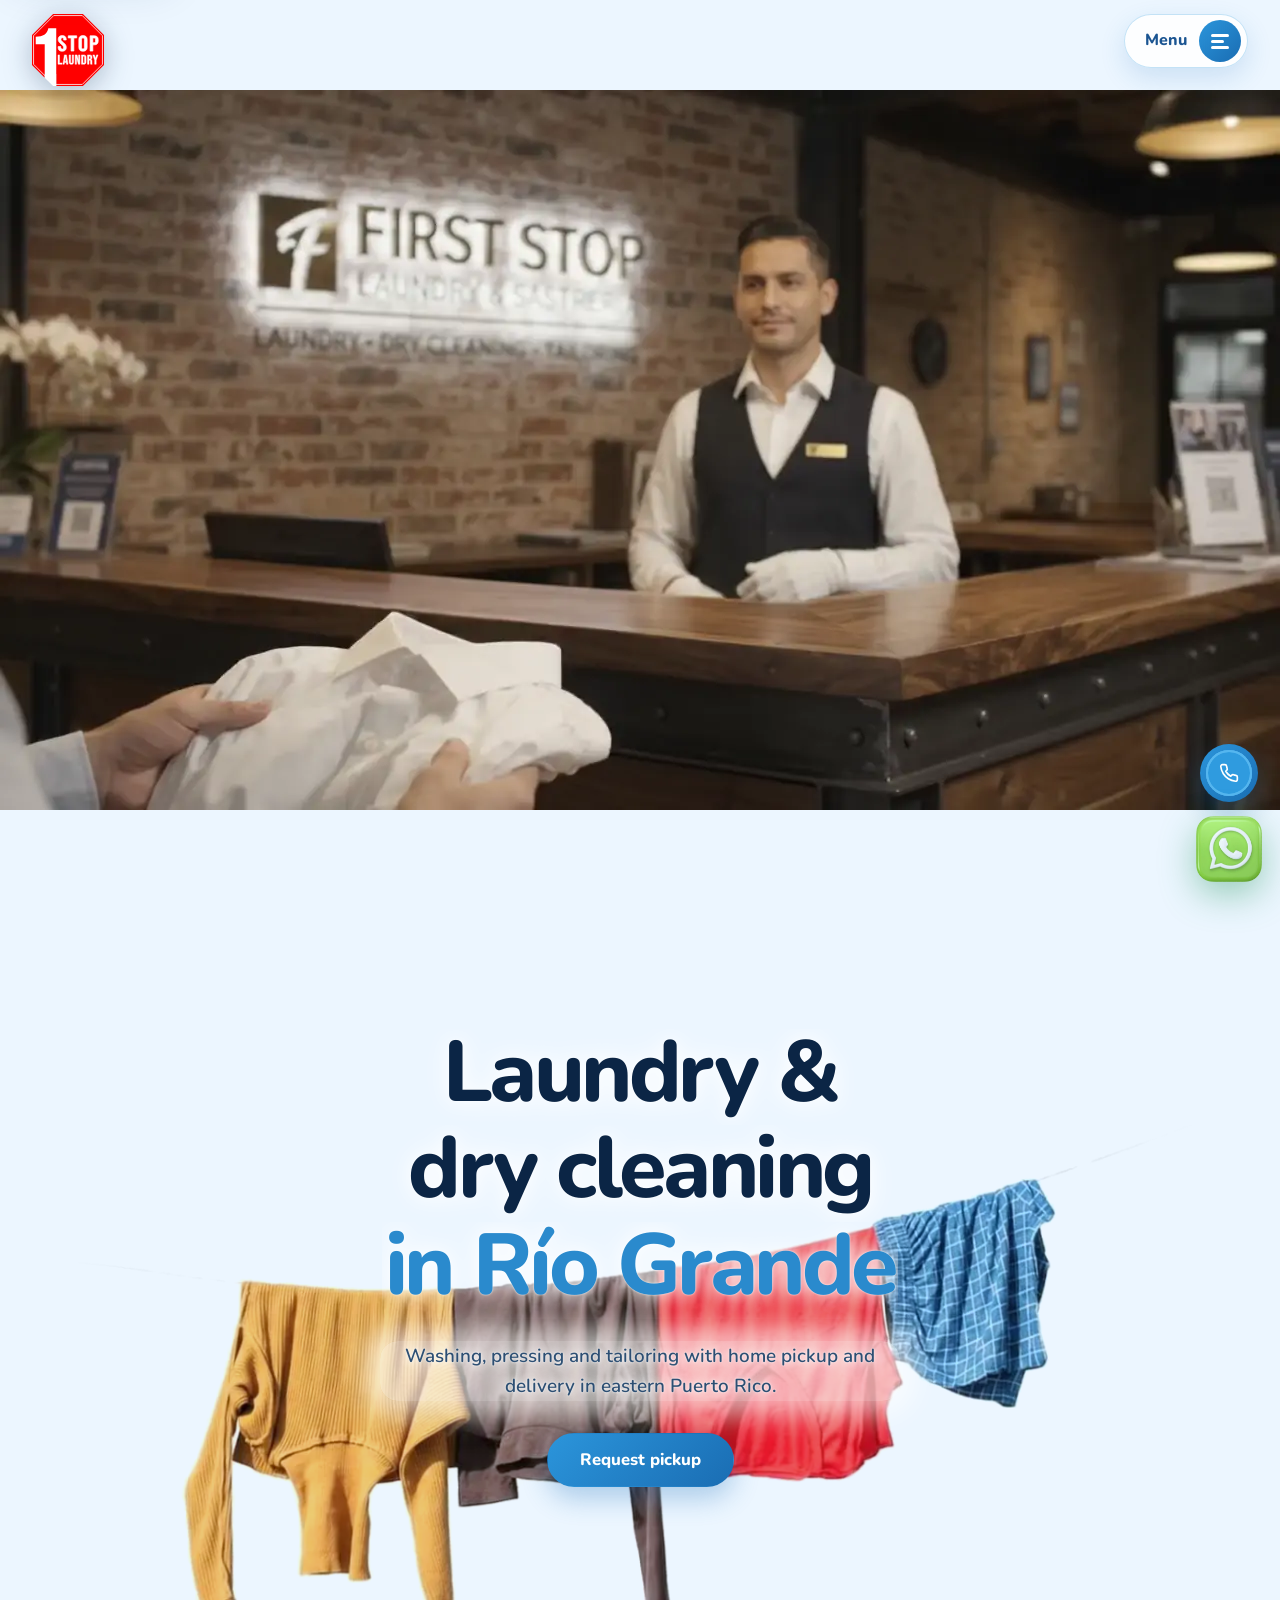
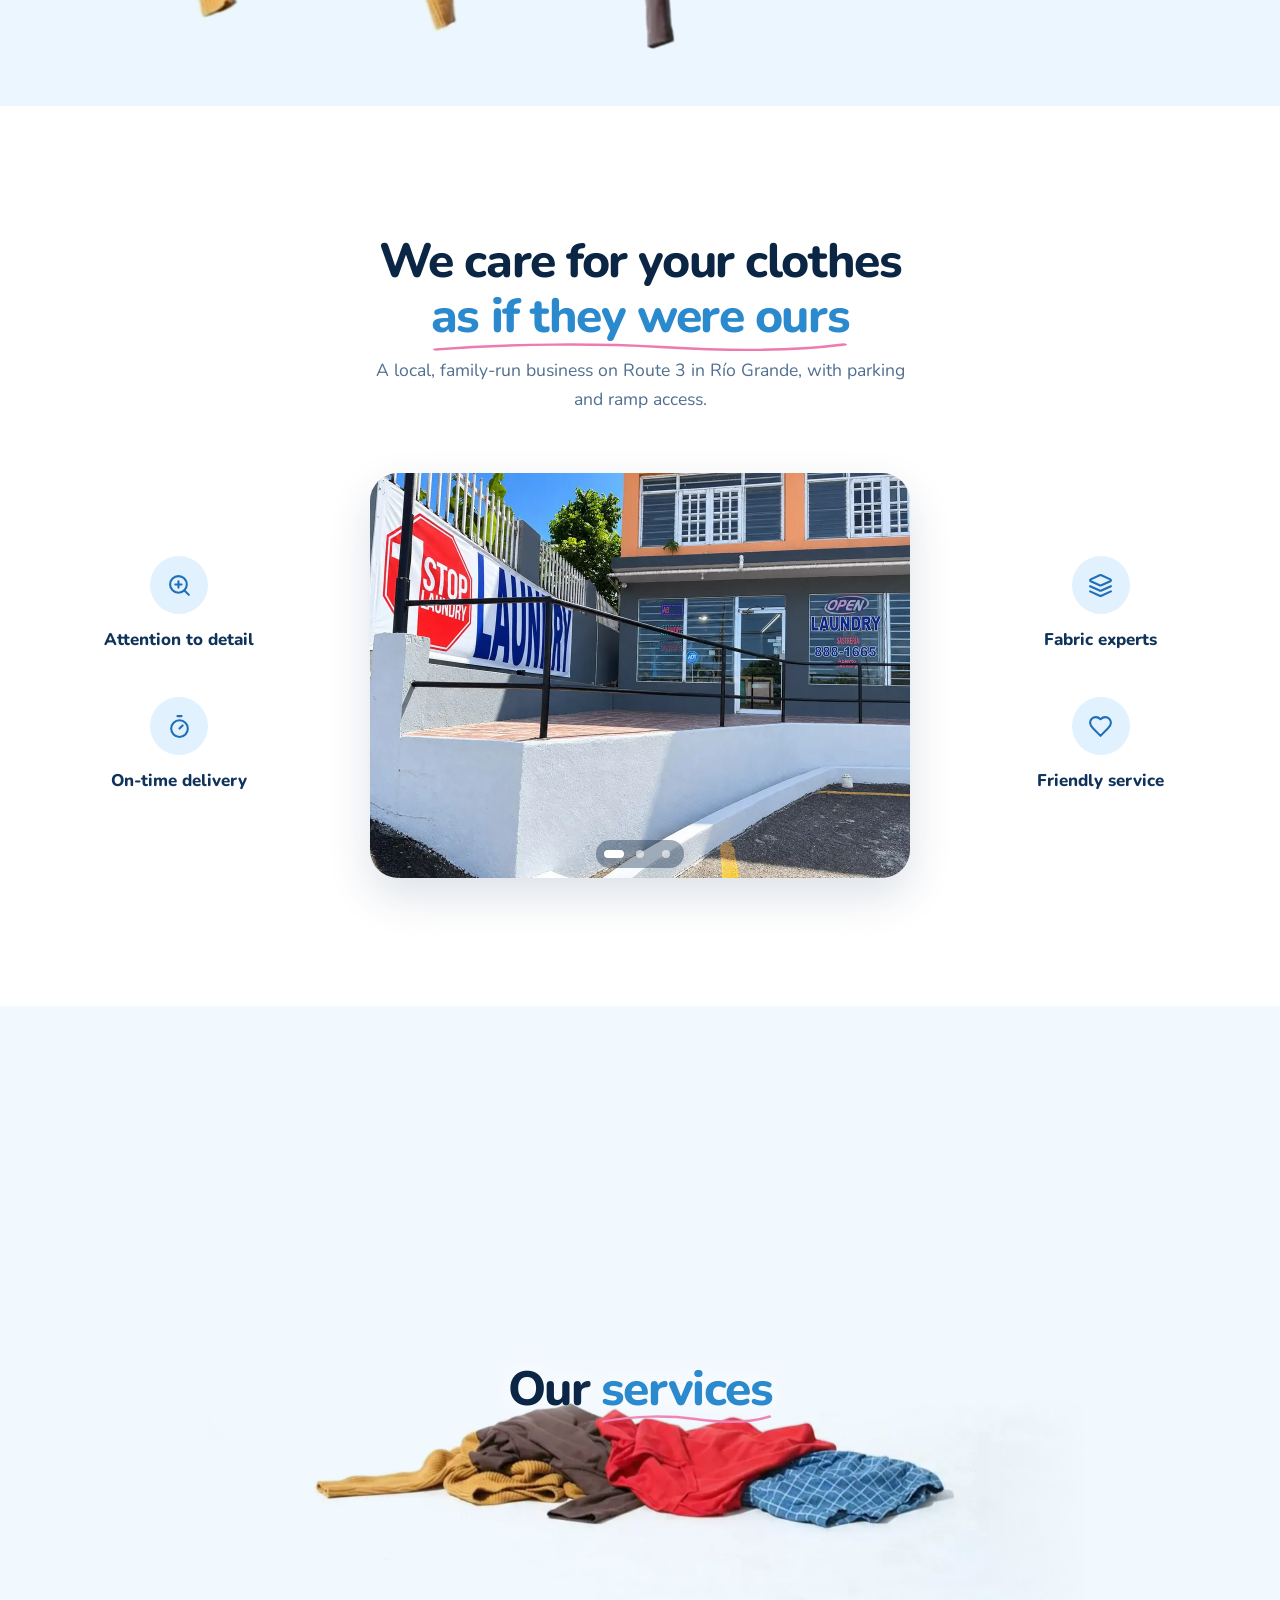
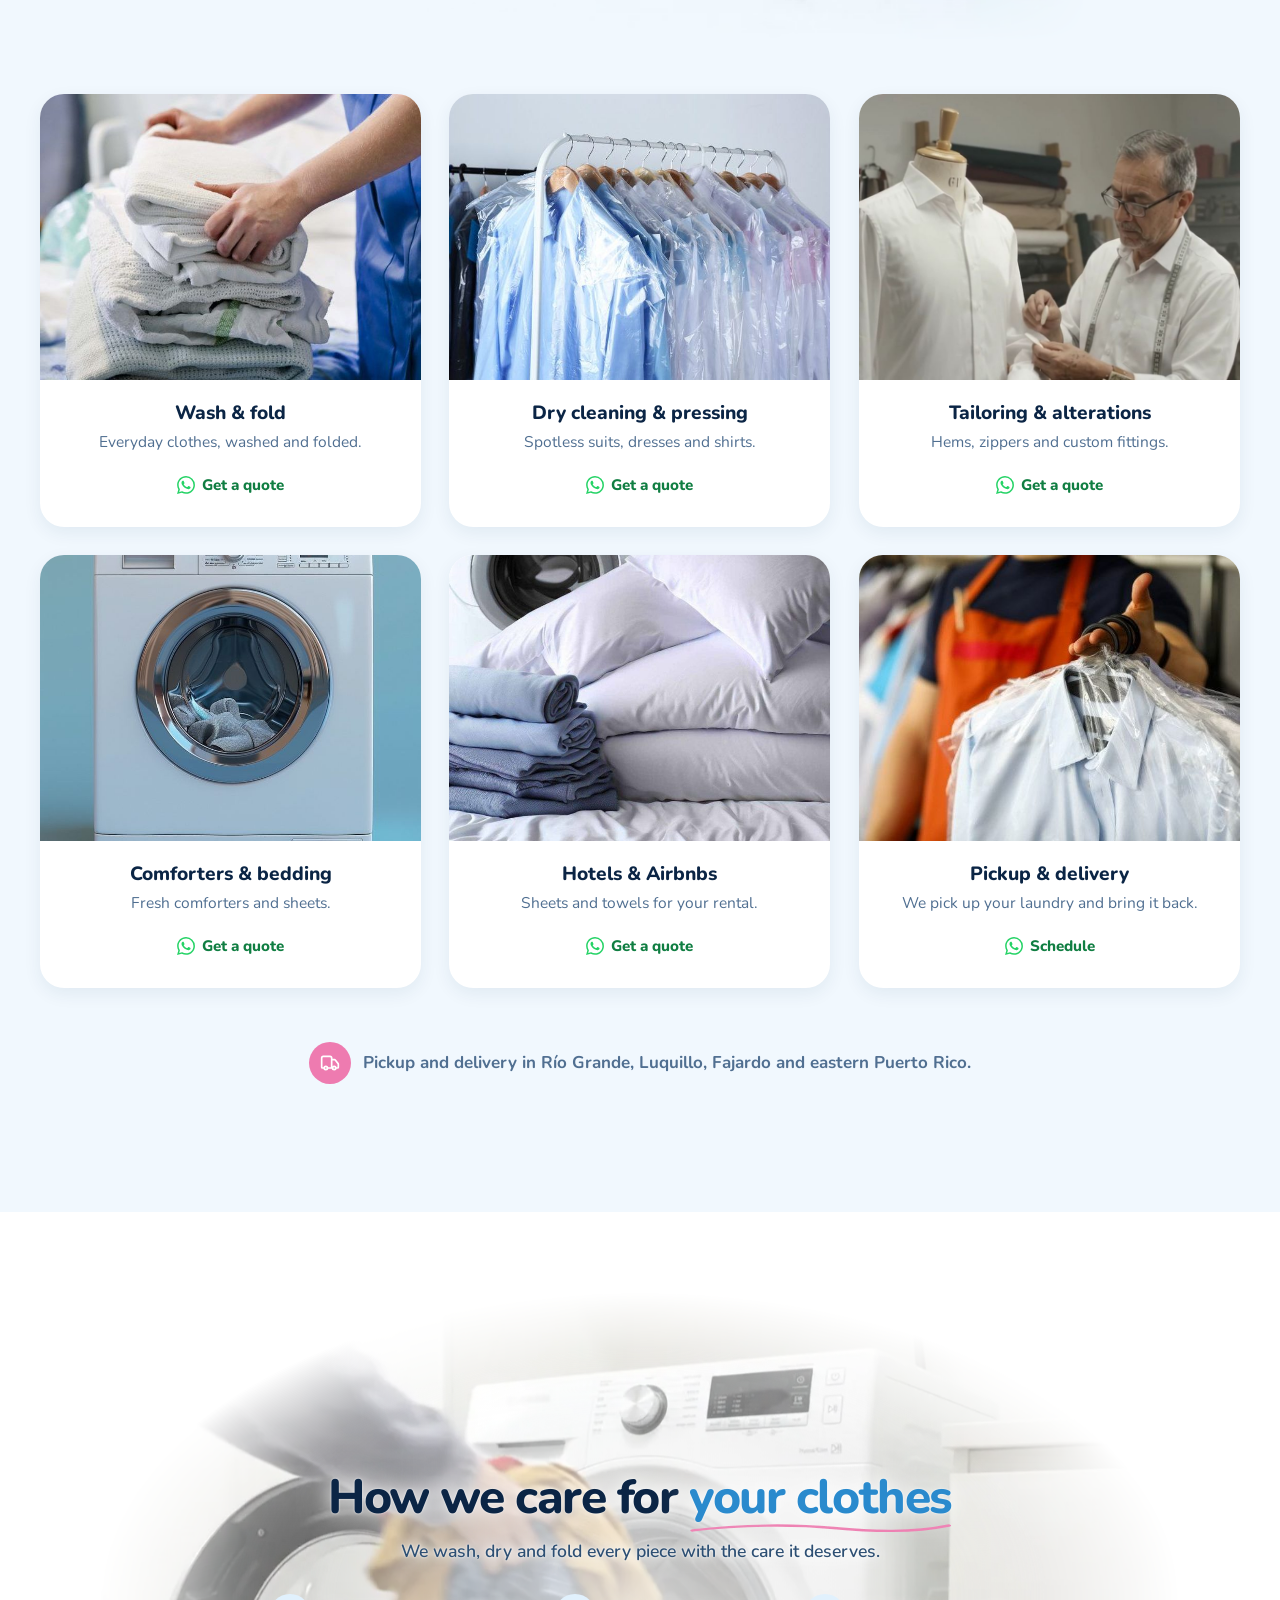
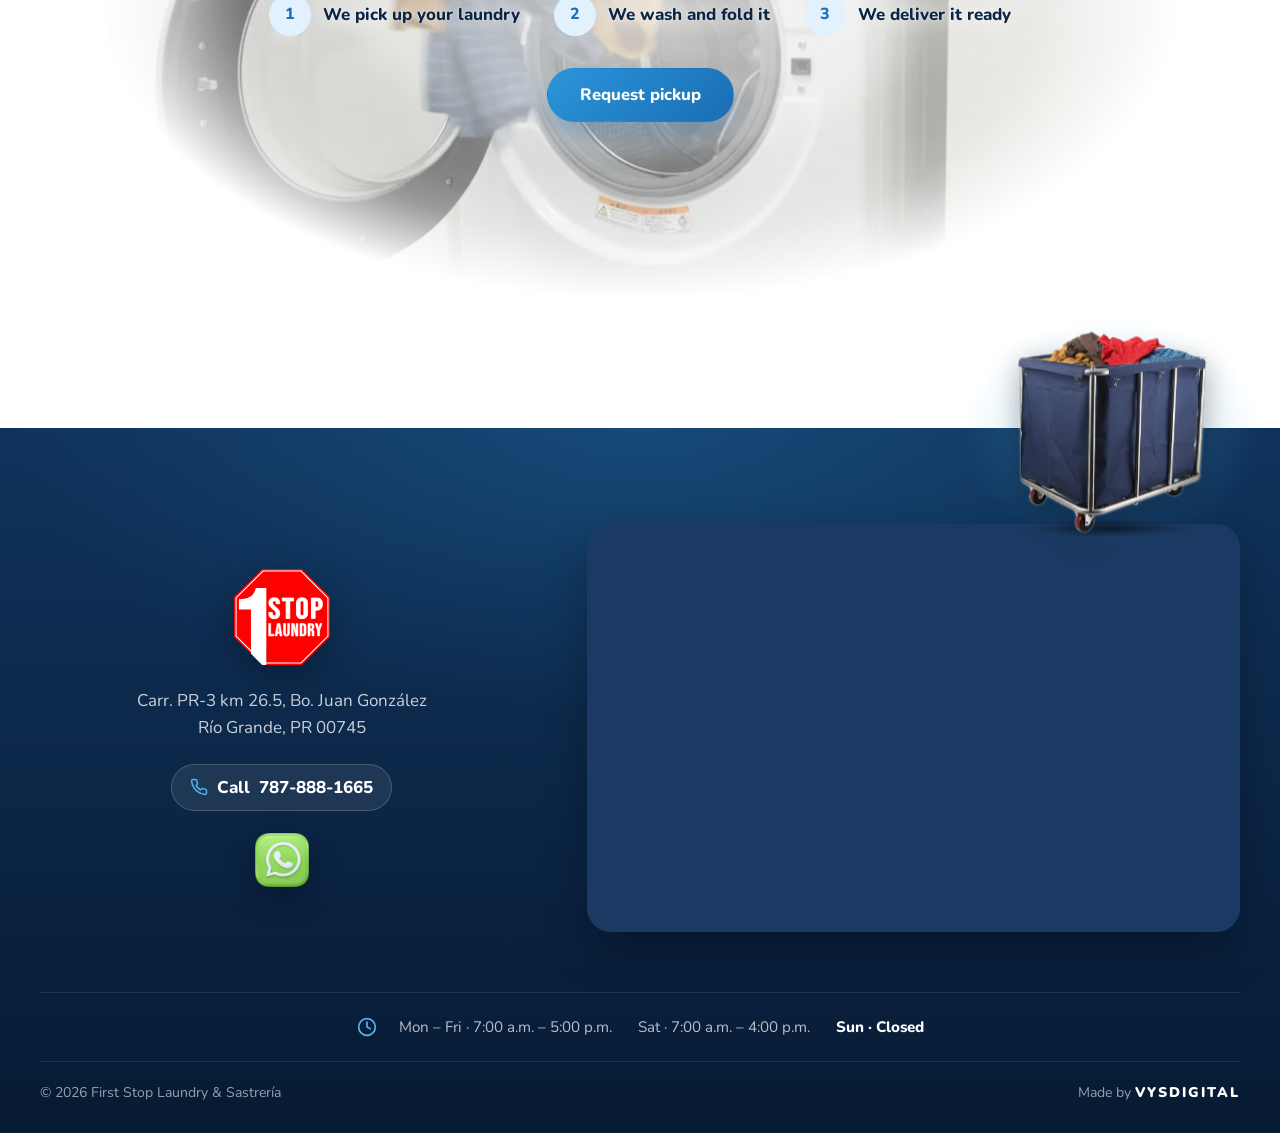
==== commit 31277206: "..." ====
--- a/en/index.html
+++ b/en/index.html
@@ -1,6 +1,14 @@
 <!doctype html>
 <html lang="en">
 <head>
+  <!-- Google tag (gtag.js) -->
+  <script async src="https://www.googletagmanager.com/gtag/js?id=AW-18529891053"></script>
+  <script>
+    window.dataLayer = window.dataLayer || [];
+    function gtag(){dataLayer.push(arguments);}
+    gtag('js', new Date());
+    gtag('config', 'AW-18529891053');
+  </script>
   <meta charset="utf-8">
   <meta name="viewport" content="width=device-width, initial-scale=1, viewport-fit=cover">
   <!-- ARCHIVO GENERADO desde index.html con "node scripts/version-ingles.js". No lo edites a mano:
@@ -142,7 +150,7 @@
           {
             "@type": "ContactPoint",
             "contactType": "customer service",
-            "telephone": "+1-332-231-5033",
+            "telephone": "+1-939-655-5329",
             "areaServed": "PR",
             "availableLanguage": [
               "Spanish",
@@ -343,7 +351,7 @@
           <span class="line"><span class="accent" data-en="in Río Grande" data-es="en Río Grande">in Río Grande</span></span>
         </h1>
         <p class="intro-text reveal" style="--i:3" data-en="Washing, pressing and tailoring with home pickup and delivery in eastern Puerto Rico." data-es="Lavado, planchado y sastrería con recogido y entrega a domicilio en el este de Puerto Rico.">Washing, pressing and tailoring with home pickup and delivery in eastern Puerto Rico.</p>
-        <a class="btn btn-brand btn-lg intro-cta reveal" style="--i:4" href="https://wa.me/13322315033" data-wa="¡Hola First Stop! Quiero coordinar un recogido." data-wa-en="Hi First Stop! I'd like to schedule a pickup." target="_blank" rel="noopener" data-en="Request pickup" data-es="Solicitar recogido">Request pickup</a>
+        <a class="btn btn-brand btn-lg intro-cta reveal" style="--i:4" href="https://wa.me/19396555329" data-wa="¡Hola First Stop! Quiero coordinar un recogido." data-wa-en="Hi First Stop! I'd like to schedule a pickup." target="_blank" rel="noopener" data-en="Request pickup" data-es="Solicitar recogido">Request pickup</a>
       </div>
     </section>
 
@@ -421,7 +429,7 @@
               <div class="service-body">
                 <h3 data-en="Wash &amp; fold" data-es="Lavado y doblado">Wash &amp; fold</h3>
                 <p data-en="Everyday clothes, washed and folded." data-es="Ropa del diario, lavada y doblada.">Everyday clothes, washed and folded.</p>
-                <a class="service-link" href="https://wa.me/13322315033" data-wa="¡Hola! Quiero cotizar el servicio de lavado y doblado." data-wa-en="Hi! I'd like a quote for wash and fold." target="_blank" rel="noopener"><svg aria-hidden="true"><use href="#i-whatsapp"/></svg><span data-en="Get a quote" data-es="Cotizar">Get a quote</span></a>
+                <a class="service-link" href="https://wa.me/19396555329" data-wa="¡Hola! Quiero cotizar el servicio de lavado y doblado." data-wa-en="Hi! I'd like a quote for wash and fold." target="_blank" rel="noopener"><svg aria-hidden="true"><use href="#i-whatsapp"/></svg><span data-en="Get a quote" data-es="Cotizar">Get a quote</span></a>
               </div>
             </article>
           </li>
@@ -433,7 +441,7 @@
               <div class="service-body">
                 <h3 data-en="Dry cleaning &amp; pressing" data-es="Dry cleaning y planchado">Dry cleaning &amp; pressing</h3>
                 <p data-en="Spotless suits, dresses and shirts." data-es="Trajes, vestidos y camisas impecables.">Spotless suits, dresses and shirts.</p>
-                <a class="service-link" href="https://wa.me/13322315033" data-wa="¡Hola! Quiero cotizar dry cleaning y planchado." data-wa-en="Hi! I'd like a quote for dry cleaning and pressing." target="_blank" rel="noopener"><svg aria-hidden="true"><use href="#i-whatsapp"/></svg><span data-en="Get a quote" data-es="Cotizar">Get a quote</span></a>
+                <a class="service-link" href="https://wa.me/19396555329" data-wa="¡Hola! Quiero cotizar dry cleaning y planchado." data-wa-en="Hi! I'd like a quote for dry cleaning and pressing." target="_blank" rel="noopener"><svg aria-hidden="true"><use href="#i-whatsapp"/></svg><span data-en="Get a quote" data-es="Cotizar">Get a quote</span></a>
               </div>
             </article>
           </li>
@@ -445,7 +453,7 @@
               <div class="service-body">
                 <h3 data-en="Tailoring &amp; alterations" data-es="Sastrería y alteraciones">Tailoring &amp; alterations</h3>
                 <p data-en="Hems, zippers and custom fittings." data-es="Ruedos, zippers y ajustes a tu medida.">Hems, zippers and custom fittings.</p>
-                <a class="service-link" href="https://wa.me/13322315033" data-wa="¡Hola! Necesito un arreglo de sastrería." data-wa-en="Hi! I need a tailoring alteration." target="_blank" rel="noopener"><svg aria-hidden="true"><use href="#i-whatsapp"/></svg><span data-en="Get a quote" data-es="Cotizar">Get a quote</span></a>
+                <a class="service-link" href="https://wa.me/19396555329" data-wa="¡Hola! Necesito un arreglo de sastrería." data-wa-en="Hi! I need a tailoring alteration." target="_blank" rel="noopener"><svg aria-hidden="true"><use href="#i-whatsapp"/></svg><span data-en="Get a quote" data-es="Cotizar">Get a quote</span></a>
               </div>
             </article>
           </li>
@@ -457,7 +465,7 @@
               <div class="service-body">
                 <h3 data-en="Comforters &amp; bedding" data-es="Comforters y ropa de cama">Comforters &amp; bedding</h3>
                 <p data-en="Fresh comforters and sheets." data-es="Comforters y sábanas frescos.">Fresh comforters and sheets.</p>
-                <a class="service-link" href="https://wa.me/13322315033" data-wa="¡Hola! Quiero lavar comforters y ropa de cama." data-wa-en="Hi! I'd like to wash comforters and bedding." target="_blank" rel="noopener"><svg aria-hidden="true"><use href="#i-whatsapp"/></svg><span data-en="Get a quote" data-es="Cotizar">Get a quote</span></a>
+                <a class="service-link" href="https://wa.me/19396555329" data-wa="¡Hola! Quiero lavar comforters y ropa de cama." data-wa-en="Hi! I'd like to wash comforters and bedding." target="_blank" rel="noopener"><svg aria-hidden="true"><use href="#i-whatsapp"/></svg><span data-en="Get a quote" data-es="Cotizar">Get a quote</span></a>
               </div>
             </article>
           </li>
@@ -469,7 +477,7 @@
               <div class="service-body">
                 <h3 data-en="Hotels &amp; Airbnbs" data-es="Hoteles y Airbnbs">Hotels &amp; Airbnbs</h3>
                 <p data-en="Sheets and towels for your rental." data-es="Sábanas y toallas para tu alojamiento.">Sheets and towels for your rental.</p>
-                <a class="service-link" href="https://wa.me/13322315033" data-wa="¡Hola! Me interesa el servicio de lavandería para mi hotel o Airbnb." data-wa-en="Hi! I'm interested in laundry service for my hotel or Airbnb." target="_blank" rel="noopener"><svg aria-hidden="true"><use href="#i-whatsapp"/></svg><span data-en="Get a quote" data-es="Cotizar">Get a quote</span></a>
+                <a class="service-link" href="https://wa.me/19396555329" data-wa="¡Hola! Me interesa el servicio de lavandería para mi hotel o Airbnb." data-wa-en="Hi! I'm interested in laundry service for my hotel or Airbnb." target="_blank" rel="noopener"><svg aria-hidden="true"><use href="#i-whatsapp"/></svg><span data-en="Get a quote" data-es="Cotizar">Get a quote</span></a>
               </div>
             </article>
           </li>
@@ -481,7 +489,7 @@
               <div class="service-body">
                 <h3 data-en="Pickup &amp; delivery" data-es="Recogido y entrega">Pickup &amp; delivery</h3>
                 <p data-en="We pick up your laundry and bring it back." data-es="Pasamos por tu ropa y te la llevamos.">We pick up your laundry and bring it back.</p>
-                <a class="service-link" href="https://wa.me/13322315033" data-wa="¡Hola! Quiero coordinar un recogido a domicilio." data-wa-en="Hi! I'd like to schedule a home pickup." target="_blank" rel="noopener"><svg aria-hidden="true"><use href="#i-whatsapp"/></svg><span data-en="Schedule" data-es="Coordinar">Schedule</span></a>
+                <a class="service-link" href="https://wa.me/19396555329" data-wa="¡Hola! Quiero coordinar un recogido a domicilio." data-wa-en="Hi! I'd like to schedule a home pickup." target="_blank" rel="noopener"><svg aria-hidden="true"><use href="#i-whatsapp"/></svg><span data-en="Schedule" data-es="Coordinar">Schedule</span></a>
               </div>
             </article>
           </li>
@@ -511,7 +519,7 @@
             <li class="reveal" style="--i:3"><span class="step-num" aria-hidden="true">2</span><span data-en="We wash and fold it" data-es="La lavamos y doblamos">We wash and fold it</span></li>
             <li class="reveal" style="--i:4"><span class="step-num" aria-hidden="true">3</span><span data-en="We deliver it ready" data-es="Te la entregamos lista">We deliver it ready</span></li>
           </ol>
-          <a class="btn btn-brand btn-lg process-cta reveal" style="--i:5" href="https://wa.me/13322315033" data-wa="¡Hola First Stop! Quiero coordinar un recogido." data-wa-en="Hi First Stop! I'd like to schedule a pickup." target="_blank" rel="noopener" data-en="Request pickup" data-es="Solicitar recogido">Request pickup</a>
+          <a class="btn btn-brand btn-lg process-cta reveal" style="--i:5" href="https://wa.me/19396555329" data-wa="¡Hola First Stop! Quiero coordinar un recogido." data-wa-en="Hi First Stop! I'd like to schedule a pickup." target="_blank" rel="noopener" data-en="Request pickup" data-es="Solicitar recogido">Request pickup</a>
           </div>
         </div>
       </div>
@@ -564,7 +572,7 @@
           <a class="footer-phone" href="tel:+17878881665"><svg aria-hidden="true"><use href="#i-phone"/></svg><span data-en="Call" data-es="Llamar">Call</span> 787-888-1665</a>
           <ul class="socials" role="list" aria-label="Official channels" data-en-aria-label="Official channels" data-es-aria-label="Canales oficiales">
             <li>
-              <a href="https://wa.me/13322315033" data-wa="¡Hola First Stop! Quiero información sobre sus servicios." data-wa-en="Hi First Stop! I'd like information about your services." target="_blank" rel="noopener" aria-label="WhatsApp">
+              <a href="https://wa.me/19396555329" data-wa="¡Hola First Stop! Quiero información sobre sus servicios." data-wa-en="Hi First Stop! I'd like information about your services." target="_blank" rel="noopener" aria-label="WhatsApp">
                 <img src="../assets/icons/whatsapp-3d.webp" width="56" height="56" loading="lazy" alt="">
               </a>
             </li>
@@ -615,7 +623,7 @@
       </span>
       <span class="call-icon" aria-hidden="true"><svg><use href="#i-phone"/></svg></span>
     </a>
-    <a class="wa-float" href="https://wa.me/13322315033" data-wa="¡Hola First Stop! Quiero información sobre sus servicios." data-wa-en="Hi First Stop! I'd like information about your services." target="_blank" rel="noopener" aria-label="Message us on WhatsApp" data-en-aria-label="Message us on WhatsApp" data-es-aria-label="Escríbenos por WhatsApp">
+    <a class="wa-float" href="https://wa.me/19396555329" data-wa="¡Hola First Stop! Quiero información sobre sus servicios." data-wa-en="Hi First Stop! I'd like information about your services." target="_blank" rel="noopener" aria-label="Message us on WhatsApp" data-en-aria-label="Message us on WhatsApp" data-es-aria-label="Escríbenos por WhatsApp">
       <span class="wa-ring" aria-hidden="true"></span>
       <span class="wa-ring wa-ring--2" aria-hidden="true"></span>
       <img src="../assets/icons/whatsapp-3d.webp" width="68" height="68" alt="">
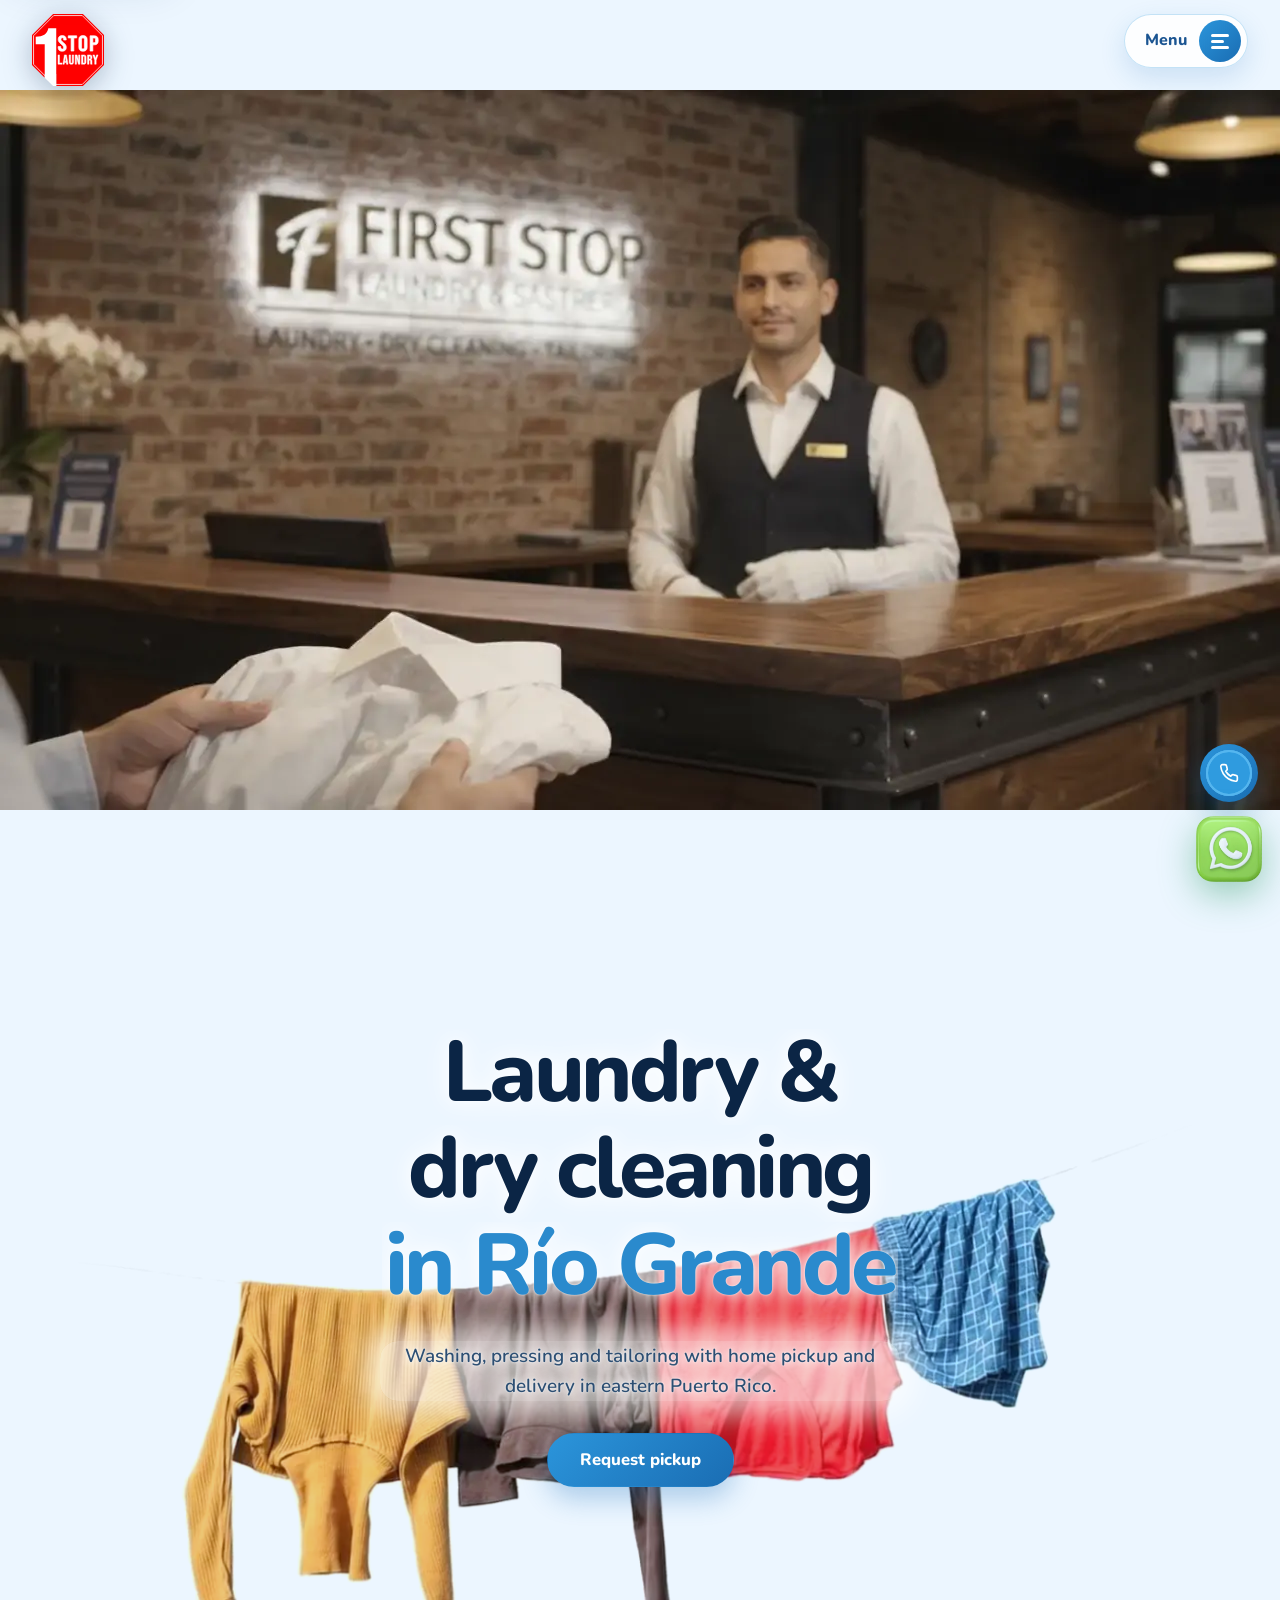
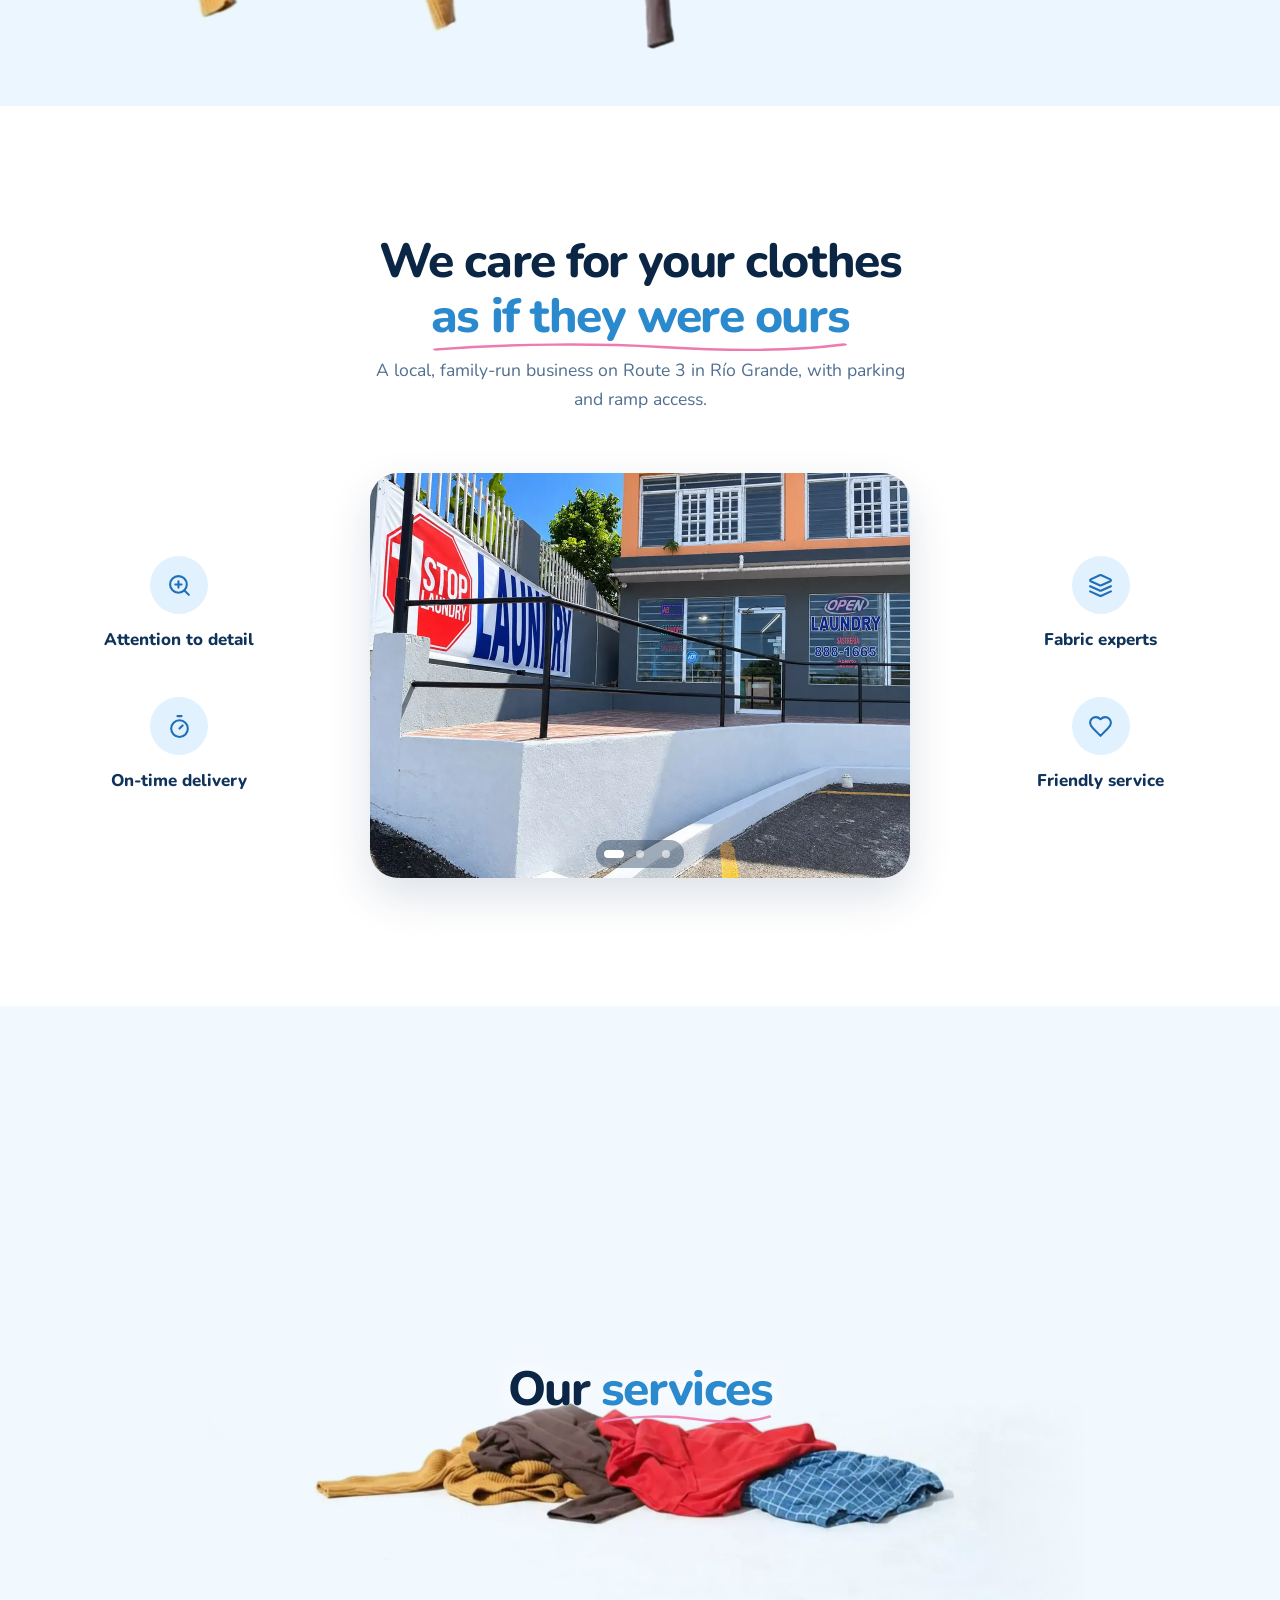
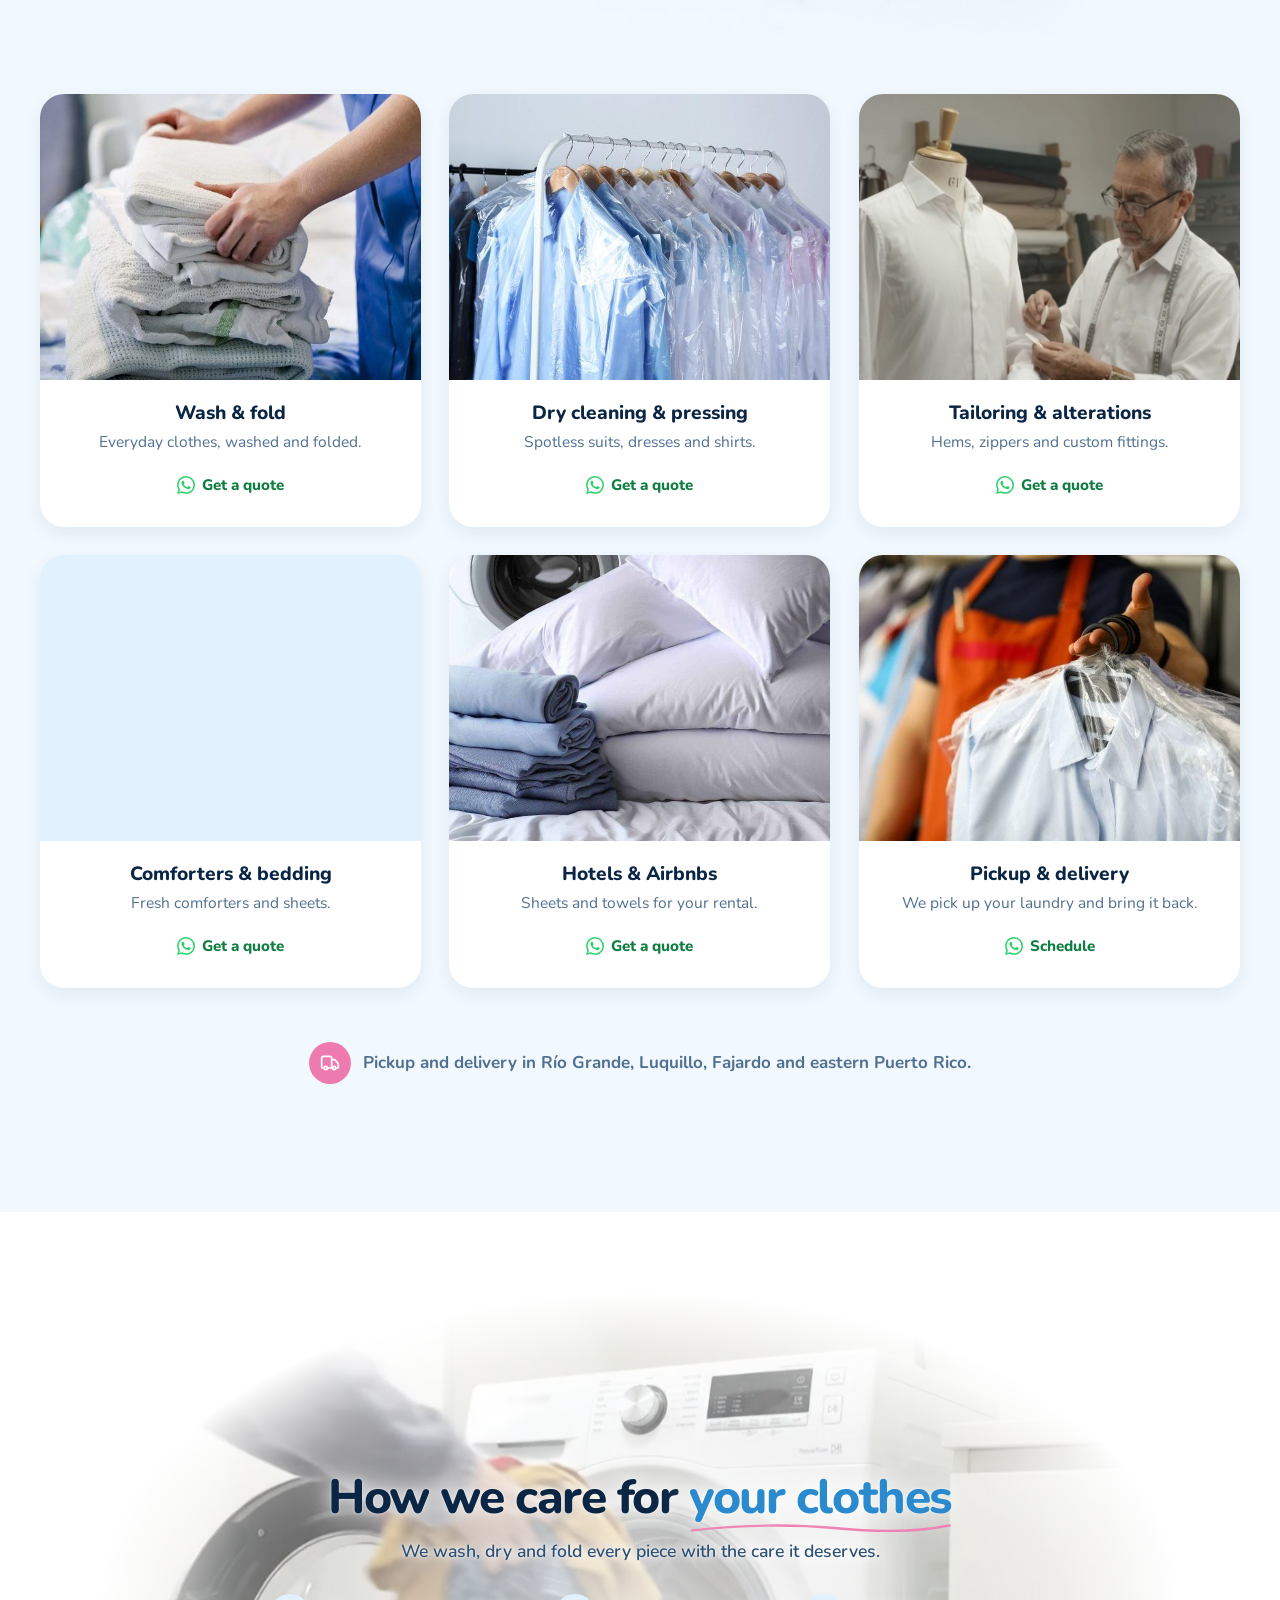
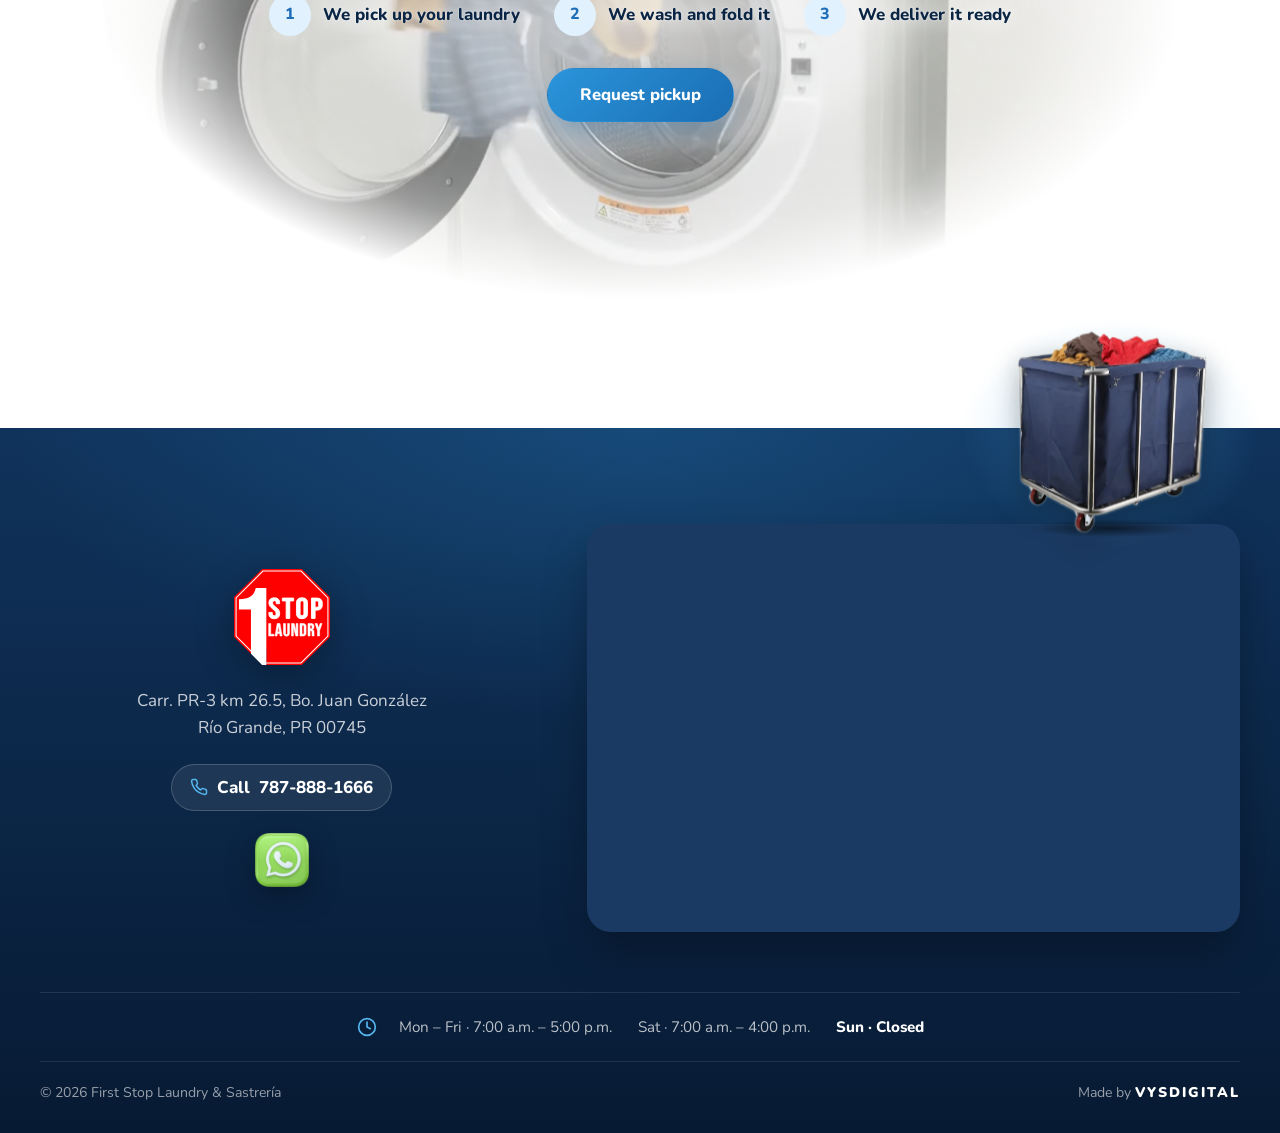
==== commit 2cd099b0: ".." ====
--- a/en/index.html
+++ b/en/index.html
@@ -14,7 +14,7 @@
   <!-- ARCHIVO GENERADO desde index.html con "node scripts/version-ingles.js". No lo edites a mano:
        cambia index.html (y su texto data-en) y vuelve a correr el script. -->
   <title data-en="Laundry &amp; Dry Cleaning in Río Grande, PR | First Stop" data-es="Lavandería y Dry Cleaning en Río Grande, PR | First Stop">Laundry &amp; Dry Cleaning in Río Grande, PR | First Stop</title>
-  <meta name="description" content="Laundry, dry cleaning, pressing and tailoring in Río Grande, PR. Pickup and delivery in Luquillo, Fajardo, Canóvanas and eastern PR. Call 787-888-1665." data-en-content="Laundry, dry cleaning, pressing and tailoring in Río Grande, PR. Pickup and delivery in Luquillo, Fajardo, Canóvanas and eastern PR. Call 787-888-1665." data-es-content="Lavandería, dry cleaning, planchado y sastrería en Río Grande, PR. Recogido y entrega en Luquillo, Fajardo, Canóvanas y el área este. Llama al 787-888-1665.">
+  <meta name="description" content="Laundry, dry cleaning, pressing and tailoring in Río Grande, PR. Pickup and delivery in Luquillo, Fajardo, Canóvanas and eastern PR. Call 787-888-1666." data-en-content="Laundry, dry cleaning, pressing and tailoring in Río Grande, PR. Pickup and delivery in Luquillo, Fajardo, Canóvanas and eastern PR. Call 787-888-1666." data-es-content="Lavandería, dry cleaning, planchado y sastrería en Río Grande, PR. Recogido y entrega en Luquillo, Fajardo, Canóvanas y el área este. Llama al 787-888-1666.">
   <link rel="canonical" href="https://firstop-sigma.vercel.app/en/" data-en-href="https://firstop-sigma.vercel.app/en/" data-es-href="https://firstop-sigma.vercel.app/">
   <link rel="alternate" hreflang="es" href="https://firstop-sigma.vercel.app/">
   <link rel="alternate" hreflang="en" href="https://firstop-sigma.vercel.app/en/">
@@ -44,14 +44,14 @@
   <meta property="og:description" content="Washing, dry cleaning, pressing and tailoring with pickup and delivery in eastern Puerto Rico." data-en-content="Washing, dry cleaning, pressing and tailoring with pickup and delivery in eastern Puerto Rico." data-es-content="Lavado, dry cleaning, planchado y sastrería con recogido y entrega en el área este de Puerto Rico.">
   <meta property="og:url" content="https://firstop-sigma.vercel.app/en/" data-en-content="https://firstop-sigma.vercel.app/en/" data-es-content="https://firstop-sigma.vercel.app/">
   <!-- "?v=" obliga a WhatsApp y Facebook a mostrar la imagen nueva: cámbialo cada vez que cambies og-image.jpg -->
-  <meta property="og:image" content="https://firstop-sigma.vercel.app/assets/images/og-image.jpg?v=20261013">
+  <meta property="og:image" content="https://firstop-sigma.vercel.app/assets/images/og-image.jpg?v=20261102">
   <meta property="og:image:width" content="1200">
   <meta property="og:image:height" content="630">
   <meta property="og:image:alt" content="First Stop Laundry &amp; Sastrería – Laundry &amp; Dry Cleaning in Río Grande, Puerto Rico" data-en-content="First Stop Laundry &amp; Sastrería – Laundry &amp; Dry Cleaning in Río Grande, Puerto Rico" data-es-content="First Stop Laundry &amp; Sastrería – Lavandería y Dry Cleaning en Río Grande, Puerto Rico">
   <meta name="twitter:card" content="summary_large_image">
   <meta name="twitter:title" content="Laundry &amp; Dry Cleaning in Río Grande, Puerto Rico" data-en-content="Laundry &amp; Dry Cleaning in Río Grande, Puerto Rico" data-es-content="Lavandería y Dry Cleaning en Río Grande, Puerto Rico">
   <meta name="twitter:description" content="Washing, dry cleaning, pressing and tailoring with pickup and delivery in eastern Puerto Rico." data-en-content="Washing, dry cleaning, pressing and tailoring with pickup and delivery in eastern Puerto Rico." data-es-content="Lavado, dry cleaning, planchado y sastrería con recogido y entrega en el área este de Puerto Rico.">
-  <meta name="twitter:image" content="https://firstop-sigma.vercel.app/assets/images/og-image.jpg?v=20261013">
+  <meta name="twitter:image" content="https://firstop-sigma.vercel.app/assets/images/og-image.jpg?v=20261102">
 
   <link rel="icon" href="../assets/icons/favicon.svg" type="image/svg+xml">
   <link rel="icon" href="../assets/icons/favicon-32.png" sizes="32x32" type="image/png">
@@ -80,7 +80,7 @@
           "https://firstop-sigma.vercel.app/assets/images/local/1-stop-laundry-rio-grande-entrada.webp",
           "https://firstop-sigma.vercel.app/assets/images/local/1-stop-laundry-rio-grande-estacionamiento.webp"
         ],
-        "telephone": "+1-787-888-1665",
+        "telephone": "+1-787-888-1666",
         "email": "marcanopr@gmail.com",
         "address": {
           "@type": "PostalAddress",
@@ -251,7 +251,7 @@
         "@id": "https://firstop-sigma.vercel.app/en/#pagina",
         "url": "https://firstop-sigma.vercel.app/en/",
         "name": "Laundry & Dry Cleaning in Río Grande, PR | First Stop",
-        "description": "Laundry, dry cleaning, pressing and tailoring in Río Grande, PR. Pickup and delivery in Luquillo, Fajardo, Canóvanas and eastern PR. Call 787-888-1665.",
+        "description": "Laundry, dry cleaning, pressing and tailoring in Río Grande, PR. Pickup and delivery in Luquillo, Fajardo, Canóvanas and eastern PR. Call 787-888-1666.",
         "inLanguage": "en",
         "isPartOf": {
           "@id": "https://firstop-sigma.vercel.app/#web"
@@ -569,7 +569,7 @@
               Carr. PR-3 km 26.5, Bo. Juan González<br>Río Grande, PR 00745
             </a>
           </address>
-          <a class="footer-phone" href="tel:+17878881665"><svg aria-hidden="true"><use href="#i-phone"/></svg><span data-en="Call" data-es="Llamar">Call</span> 787-888-1665</a>
+          <a class="footer-phone" href="tel:+17878881666"><svg aria-hidden="true"><use href="#i-phone"/></svg><span data-en="Call" data-es="Llamar">Call</span> 787-888-1666</a>
           <ul class="socials" role="list" aria-label="Official channels" data-en-aria-label="Official channels" data-es-aria-label="Canales oficiales">
             <li>
               <a href="https://wa.me/19396555329" data-wa="¡Hola First Stop! Quiero información sobre sus servicios." data-wa-en="Hi First Stop! I'd like information about your services." target="_blank" rel="noopener" aria-label="WhatsApp">
@@ -616,10 +616,10 @@
 
   <!-- ============ BOTONES FLOTANTES: llamar y WhatsApp ============ -->
   <div class="float-actions">
-    <a class="call-float" href="tel:+17878881665" aria-label="Call 787-888-1665" data-en-aria-label="Call 787-888-1665" data-es-aria-label="Llamar al 787-888-1665">
+    <a class="call-float" href="tel:+17878881666" aria-label="Call 787-888-1666" data-en-aria-label="Call 787-888-1666" data-es-aria-label="Llamar al 787-888-1666">
       <span class="call-float-label" aria-hidden="true">
         <small data-en="Call" data-es="Llamar">Call</small>
-        <strong>787-888-1665</strong>
+        <strong>787-888-1666</strong>
       </span>
       <span class="call-icon" aria-hidden="true"><svg><use href="#i-phone"/></svg></span>
     </a>
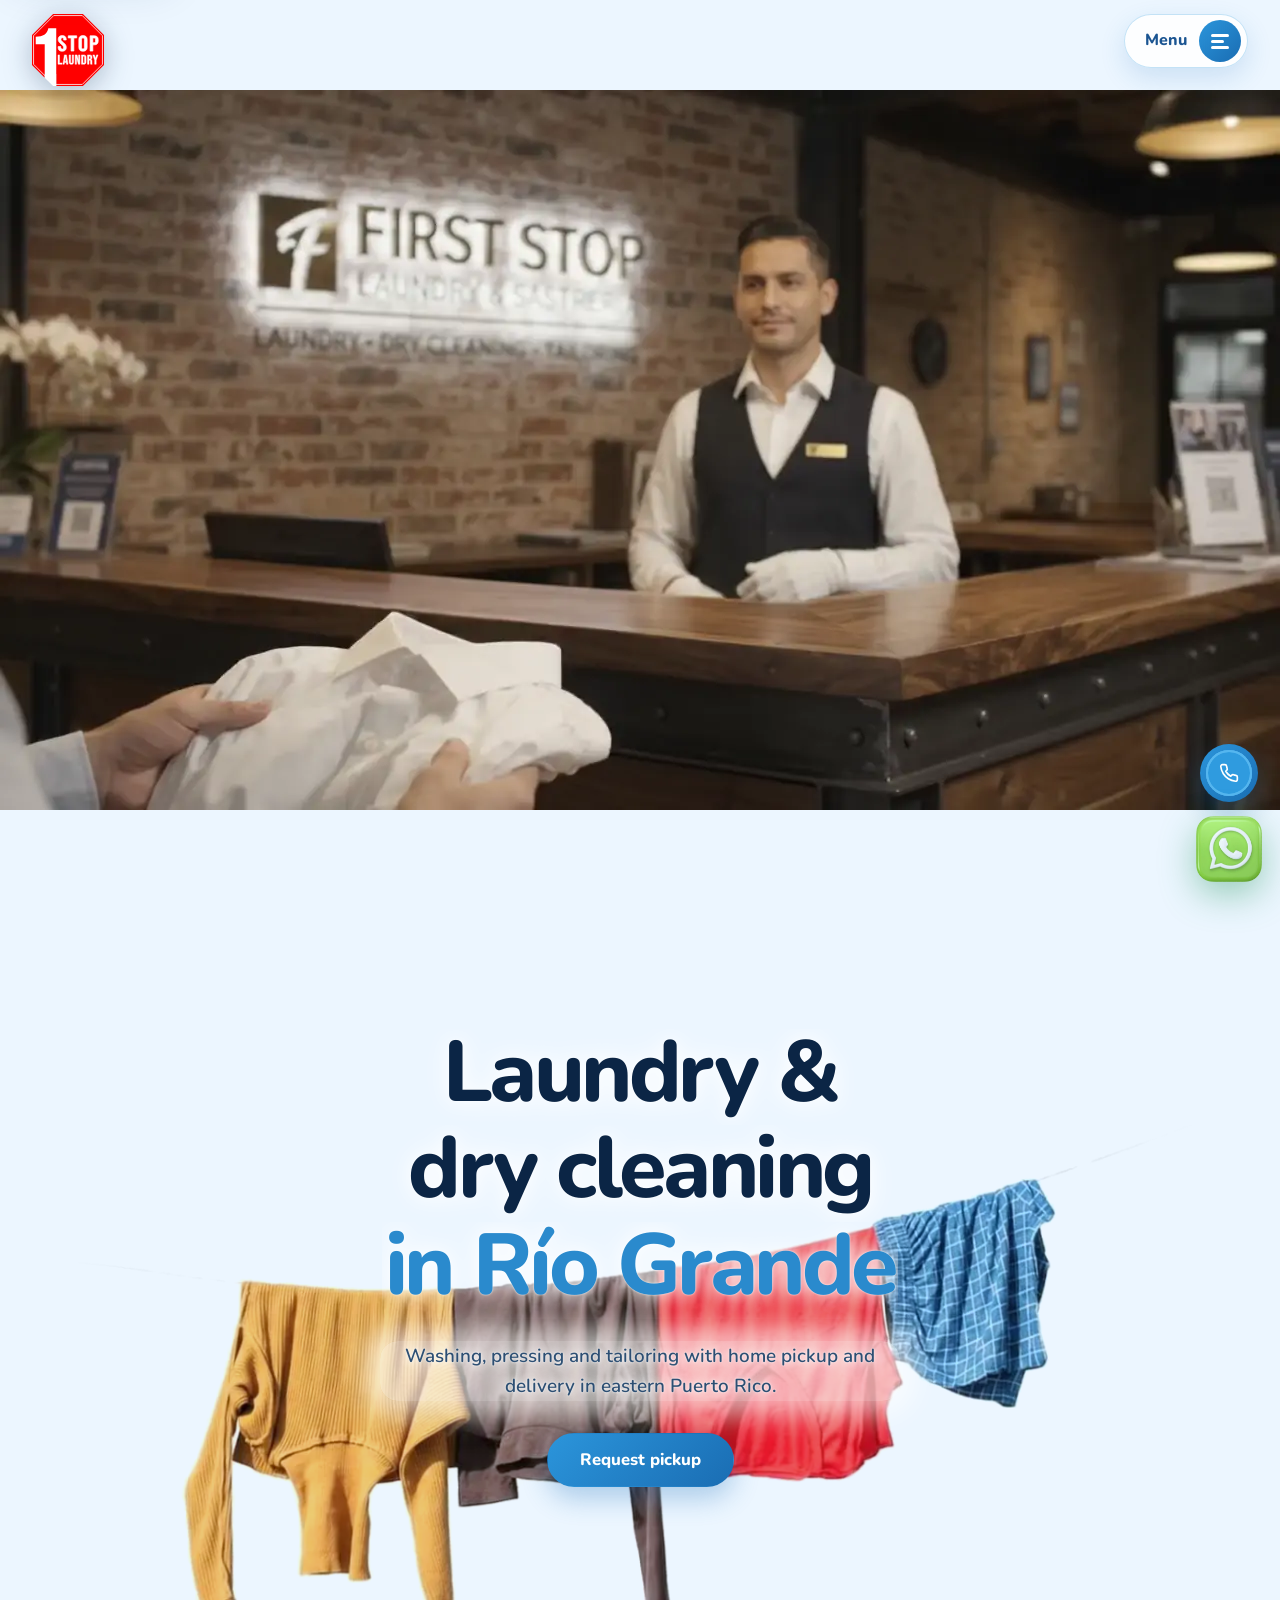
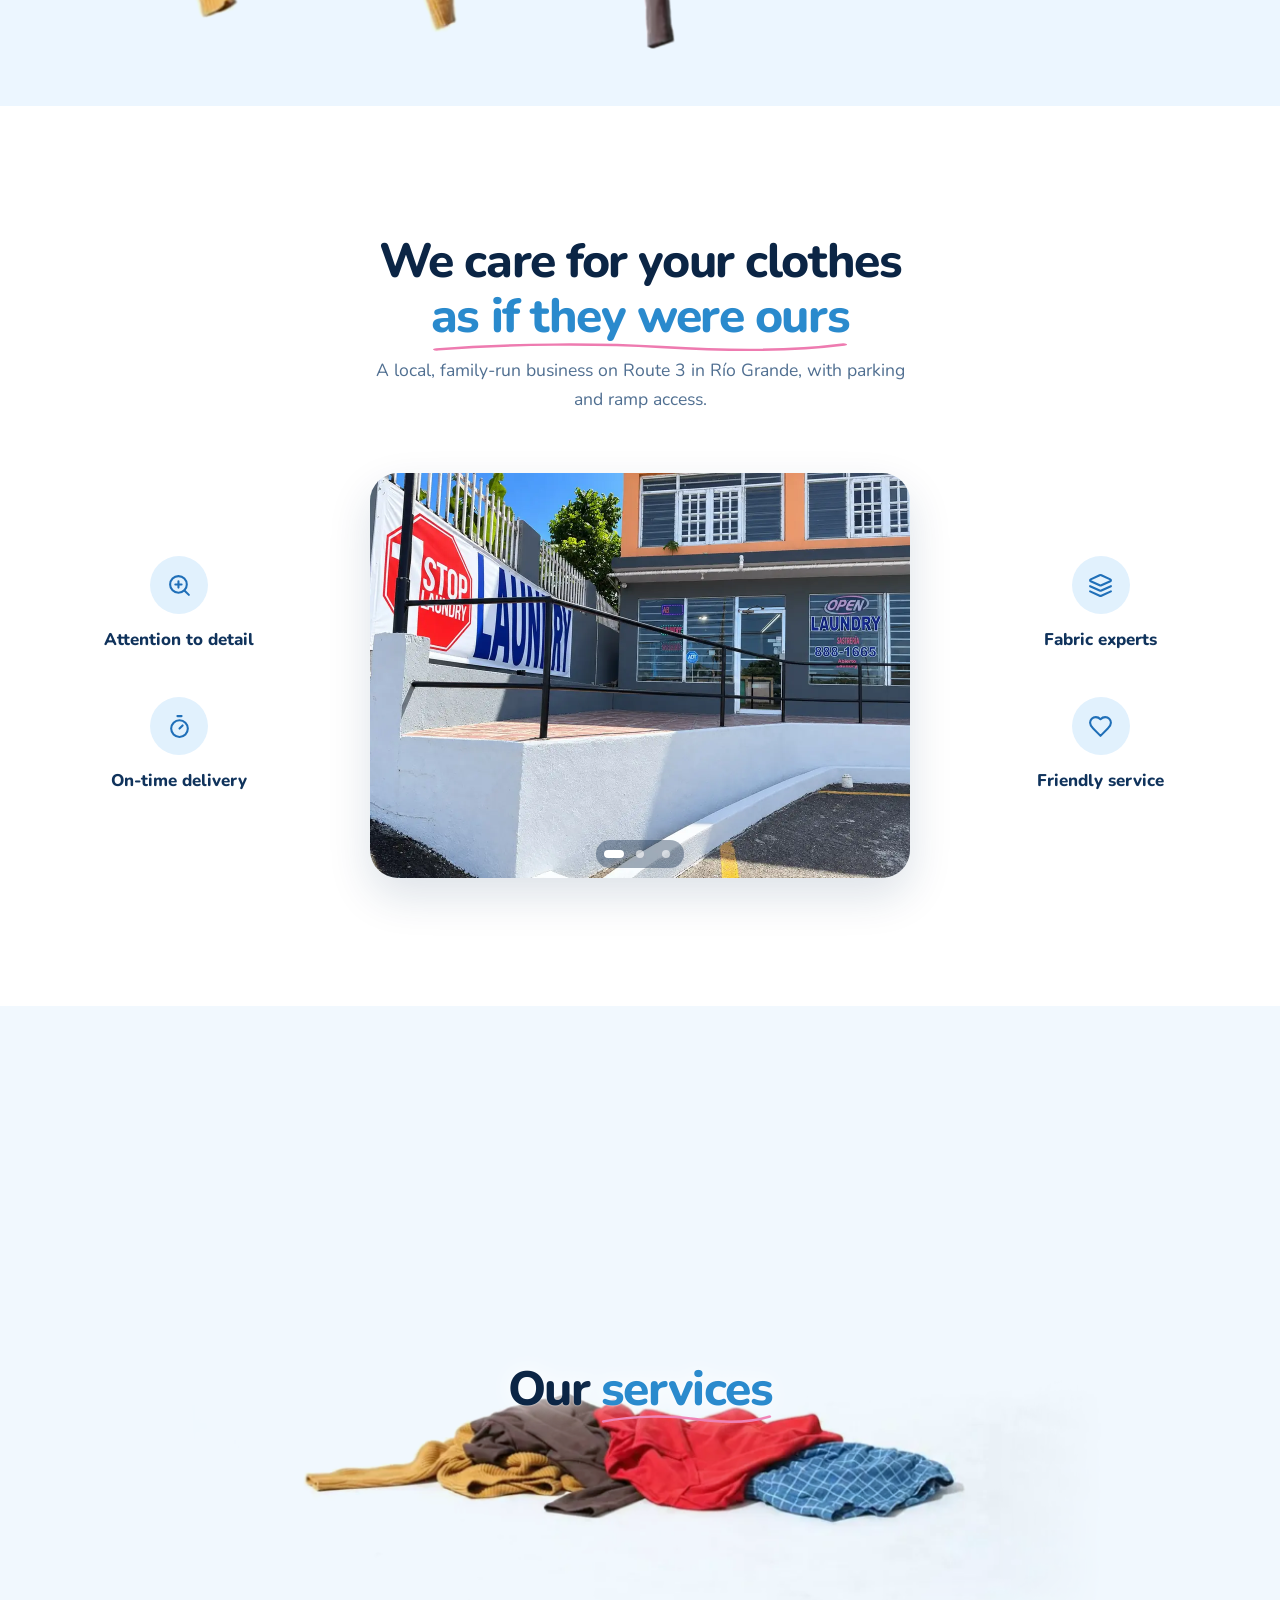
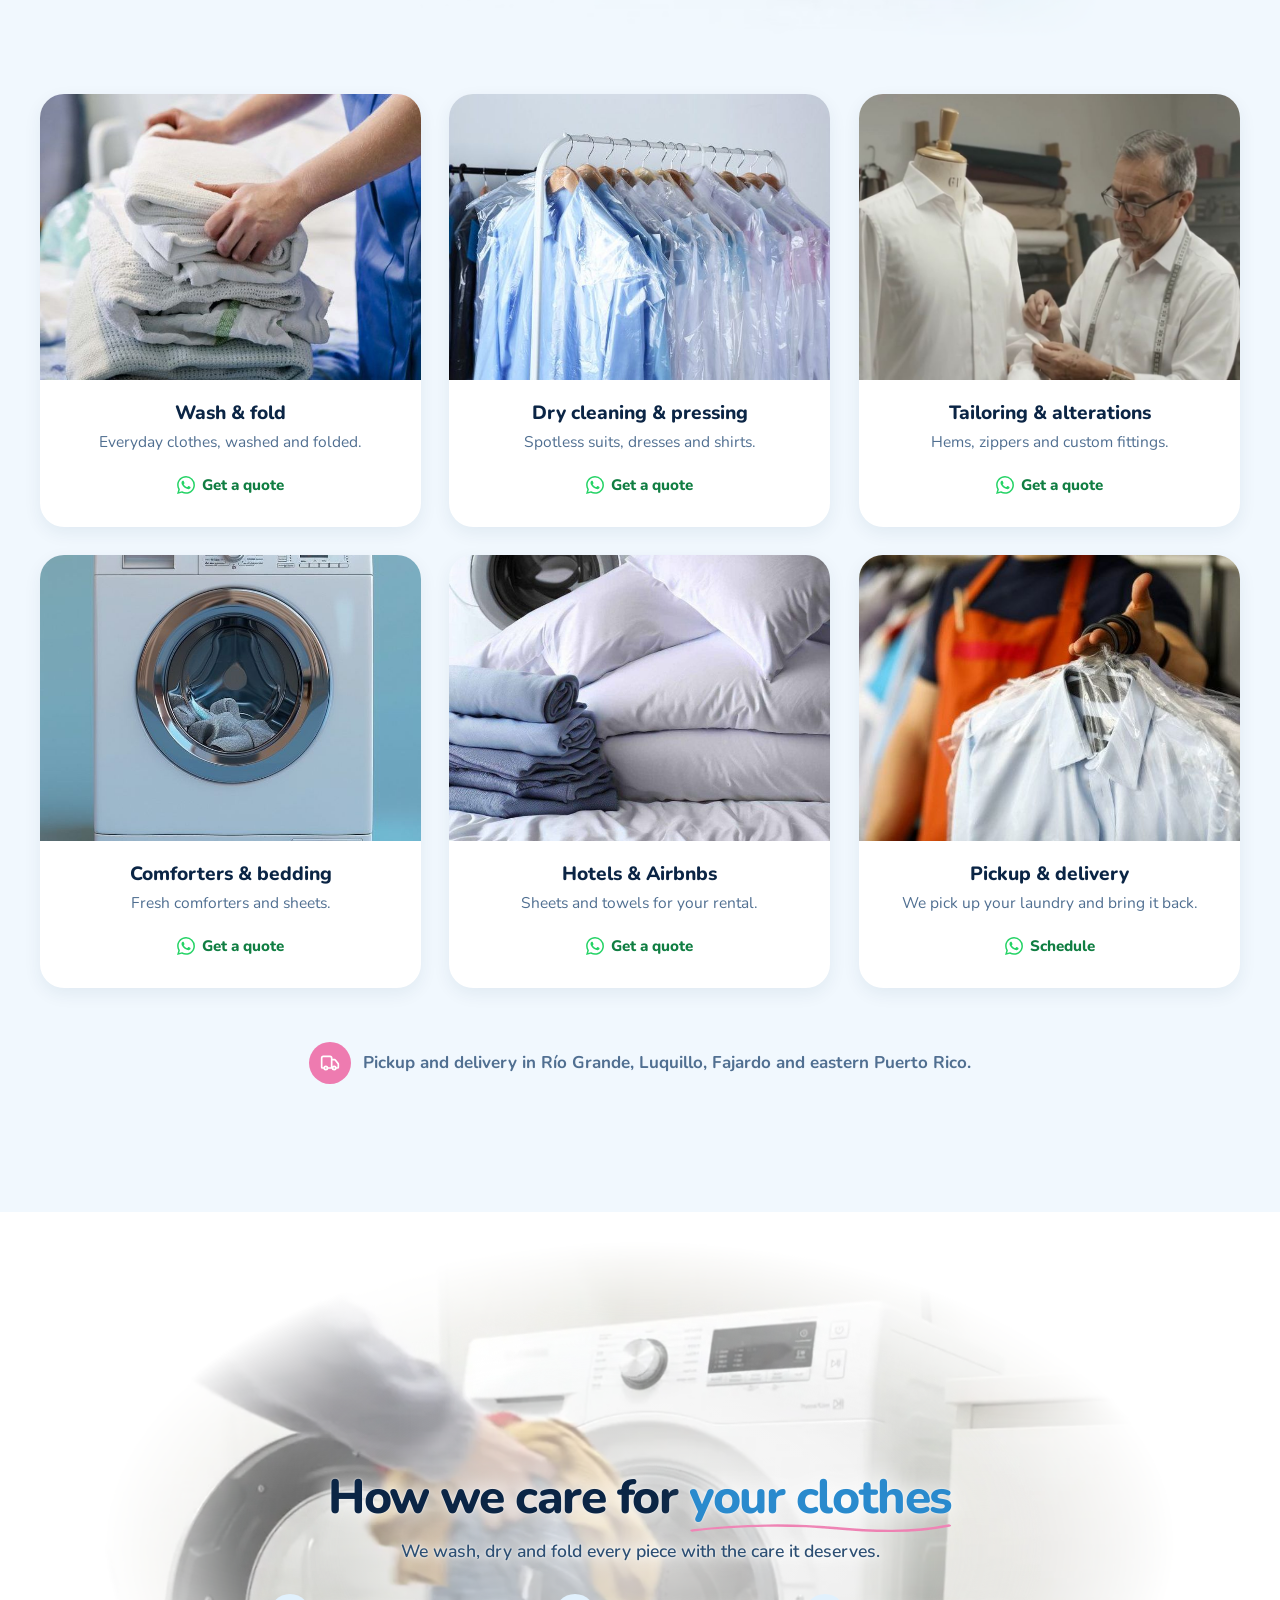
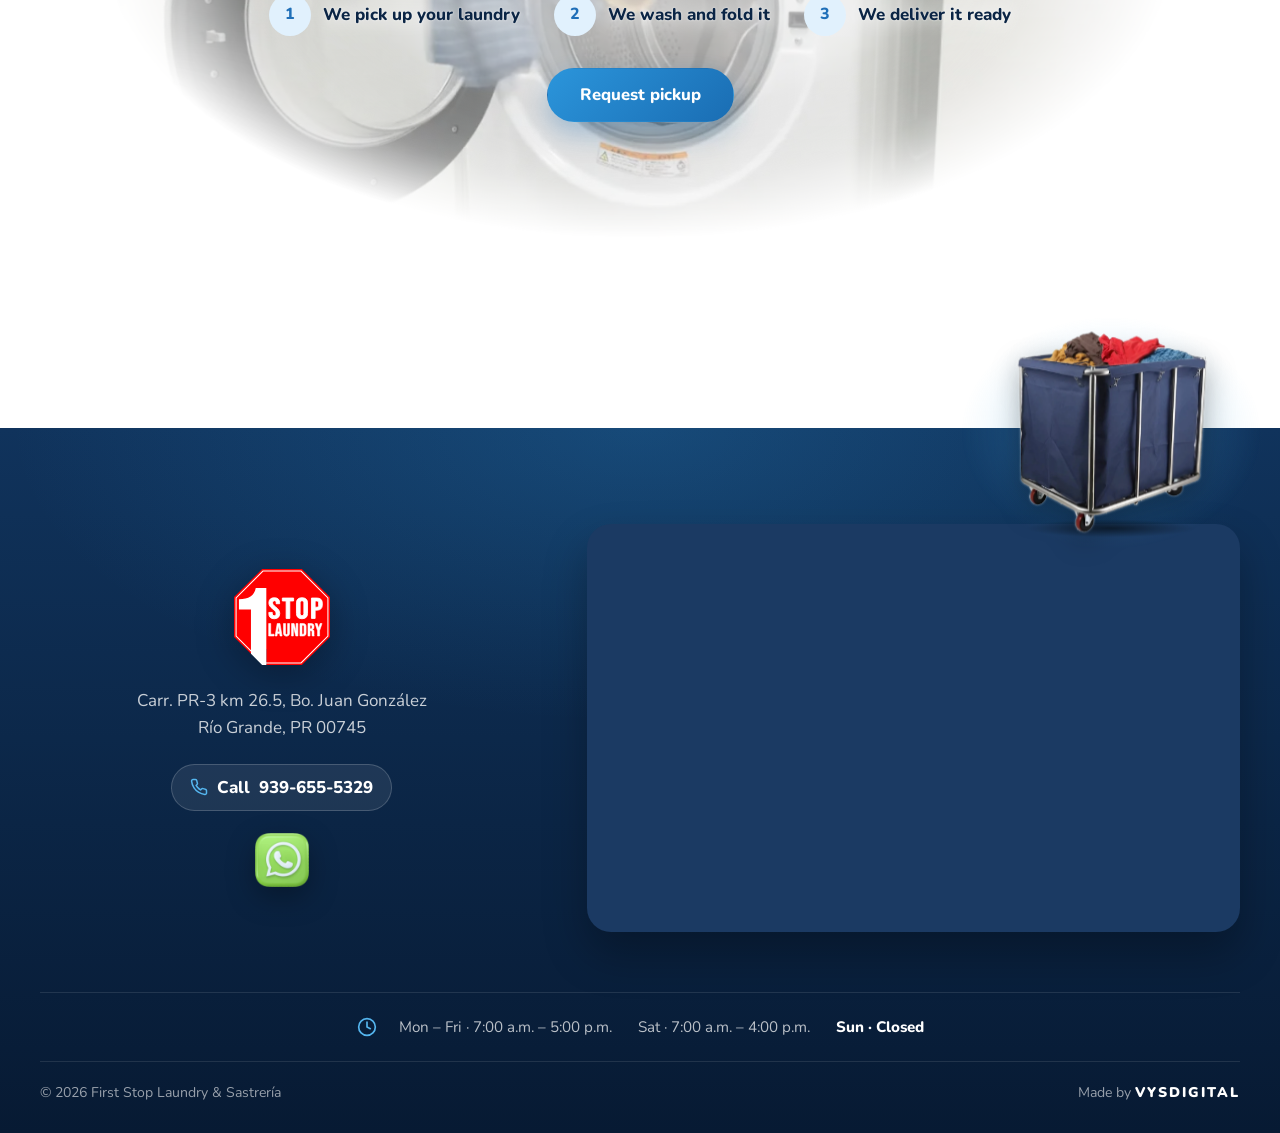
==== commit 0710ebe2: ".." ====
--- a/en/index.html
+++ b/en/index.html
@@ -14,7 +14,7 @@
   <!-- ARCHIVO GENERADO desde index.html con "node scripts/version-ingles.js". No lo edites a mano:
        cambia index.html (y su texto data-en) y vuelve a correr el script. -->
   <title data-en="Laundry &amp; Dry Cleaning in Río Grande, PR | First Stop" data-es="Lavandería y Dry Cleaning en Río Grande, PR | First Stop">Laundry &amp; Dry Cleaning in Río Grande, PR | First Stop</title>
-  <meta name="description" content="Laundry, dry cleaning, pressing and tailoring in Río Grande, PR. Pickup and delivery in Luquillo, Fajardo, Canóvanas and eastern PR. Call 787-888-1666." data-en-content="Laundry, dry cleaning, pressing and tailoring in Río Grande, PR. Pickup and delivery in Luquillo, Fajardo, Canóvanas and eastern PR. Call 787-888-1666." data-es-content="Lavandería, dry cleaning, planchado y sastrería en Río Grande, PR. Recogido y entrega en Luquillo, Fajardo, Canóvanas y el área este. Llama al 787-888-1666.">
+  <meta name="description" content="Laundry, dry cleaning, pressing and tailoring in Río Grande, PR. Pickup and delivery in Luquillo, Fajardo, Canóvanas and eastern PR. Call 939-655-5329." data-en-content="Laundry, dry cleaning, pressing and tailoring in Río Grande, PR. Pickup and delivery in Luquillo, Fajardo, Canóvanas and eastern PR. Call 939-655-5329." data-es-content="Lavandería, dry cleaning, planchado y sastrería en Río Grande, PR. Recogido y entrega en Luquillo, Fajardo, Canóvanas y el área este. Llama al 939-655-5329.">
   <link rel="canonical" href="https://firstop-sigma.vercel.app/en/" data-en-href="https://firstop-sigma.vercel.app/en/" data-es-href="https://firstop-sigma.vercel.app/">
   <link rel="alternate" hreflang="es" href="https://firstop-sigma.vercel.app/">
   <link rel="alternate" hreflang="en" href="https://firstop-sigma.vercel.app/en/">
@@ -80,7 +80,7 @@
           "https://firstop-sigma.vercel.app/assets/images/local/1-stop-laundry-rio-grande-entrada.webp",
           "https://firstop-sigma.vercel.app/assets/images/local/1-stop-laundry-rio-grande-estacionamiento.webp"
         ],
-        "telephone": "+1-787-888-1666",
+        "telephone": "+1-939-655-5329",
         "email": "marcanopr@gmail.com",
         "address": {
           "@type": "PostalAddress",
@@ -251,7 +251,7 @@
         "@id": "https://firstop-sigma.vercel.app/en/#pagina",
         "url": "https://firstop-sigma.vercel.app/en/",
         "name": "Laundry & Dry Cleaning in Río Grande, PR | First Stop",
-        "description": "Laundry, dry cleaning, pressing and tailoring in Río Grande, PR. Pickup and delivery in Luquillo, Fajardo, Canóvanas and eastern PR. Call 787-888-1666.",
+        "description": "Laundry, dry cleaning, pressing and tailoring in Río Grande, PR. Pickup and delivery in Luquillo, Fajardo, Canóvanas and eastern PR. Call 939-655-5329.",
         "inLanguage": "en",
         "isPartOf": {
           "@id": "https://firstop-sigma.vercel.app/#web"
@@ -569,7 +569,7 @@
               Carr. PR-3 km 26.5, Bo. Juan González<br>Río Grande, PR 00745
             </a>
           </address>
-          <a class="footer-phone" href="tel:+17878881666"><svg aria-hidden="true"><use href="#i-phone"/></svg><span data-en="Call" data-es="Llamar">Call</span> 787-888-1666</a>
+          <a class="footer-phone" href="tel:+19396555329"><svg aria-hidden="true"><use href="#i-phone"/></svg><span data-en="Call" data-es="Llamar">Call</span> 939-655-5329</a>
           <ul class="socials" role="list" aria-label="Official channels" data-en-aria-label="Official channels" data-es-aria-label="Canales oficiales">
             <li>
               <a href="https://wa.me/19396555329" data-wa="¡Hola First Stop! Quiero información sobre sus servicios." data-wa-en="Hi First Stop! I'd like information about your services." target="_blank" rel="noopener" aria-label="WhatsApp">
@@ -616,10 +616,10 @@
 
   <!-- ============ BOTONES FLOTANTES: llamar y WhatsApp ============ -->
   <div class="float-actions">
-    <a class="call-float" href="tel:+17878881666" aria-label="Call 787-888-1666" data-en-aria-label="Call 787-888-1666" data-es-aria-label="Llamar al 787-888-1666">
+    <a class="call-float" href="tel:+19396555329" aria-label="Call 939-655-5329" data-en-aria-label="Call 939-655-5329" data-es-aria-label="Llamar al 939-655-5329">
       <span class="call-float-label" aria-hidden="true">
         <small data-en="Call" data-es="Llamar">Call</small>
-        <strong>787-888-1666</strong>
+        <strong>939-655-5329</strong>
       </span>
       <span class="call-icon" aria-hidden="true"><svg><use href="#i-phone"/></svg></span>
     </a>
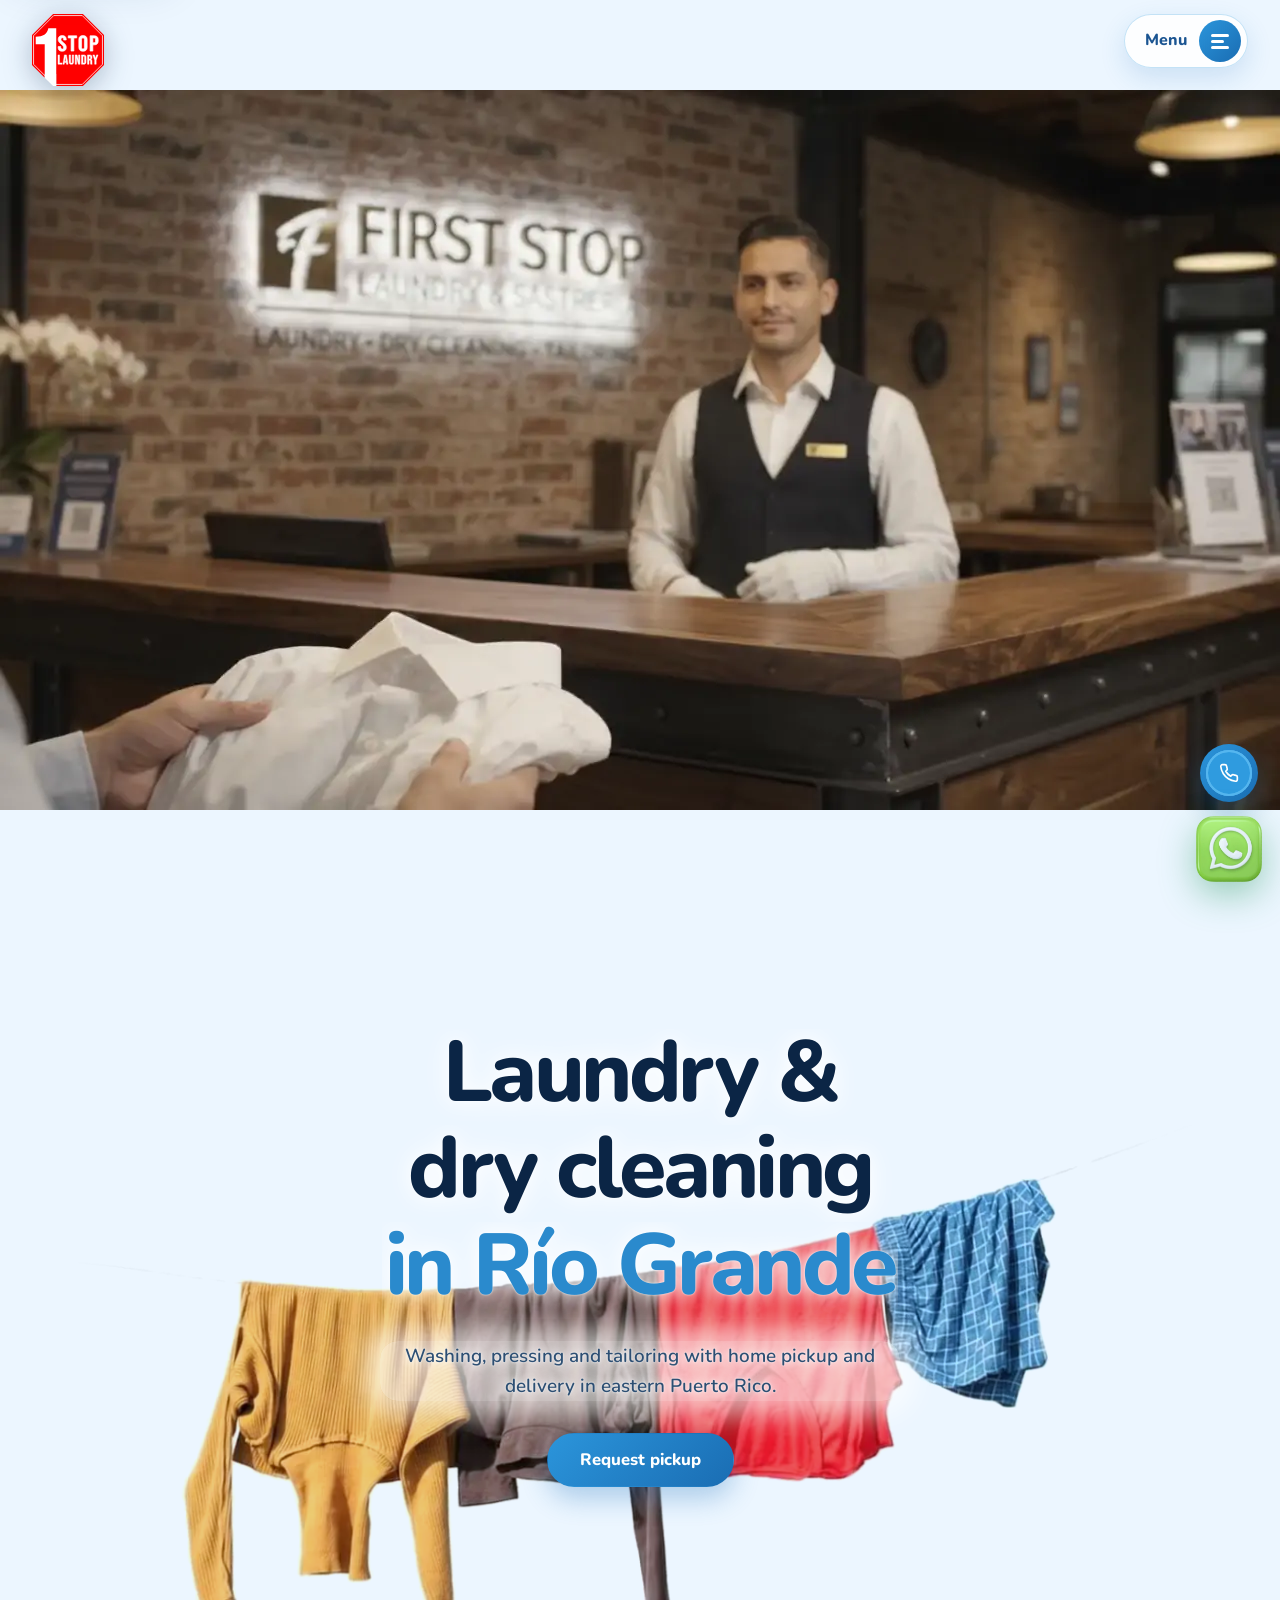
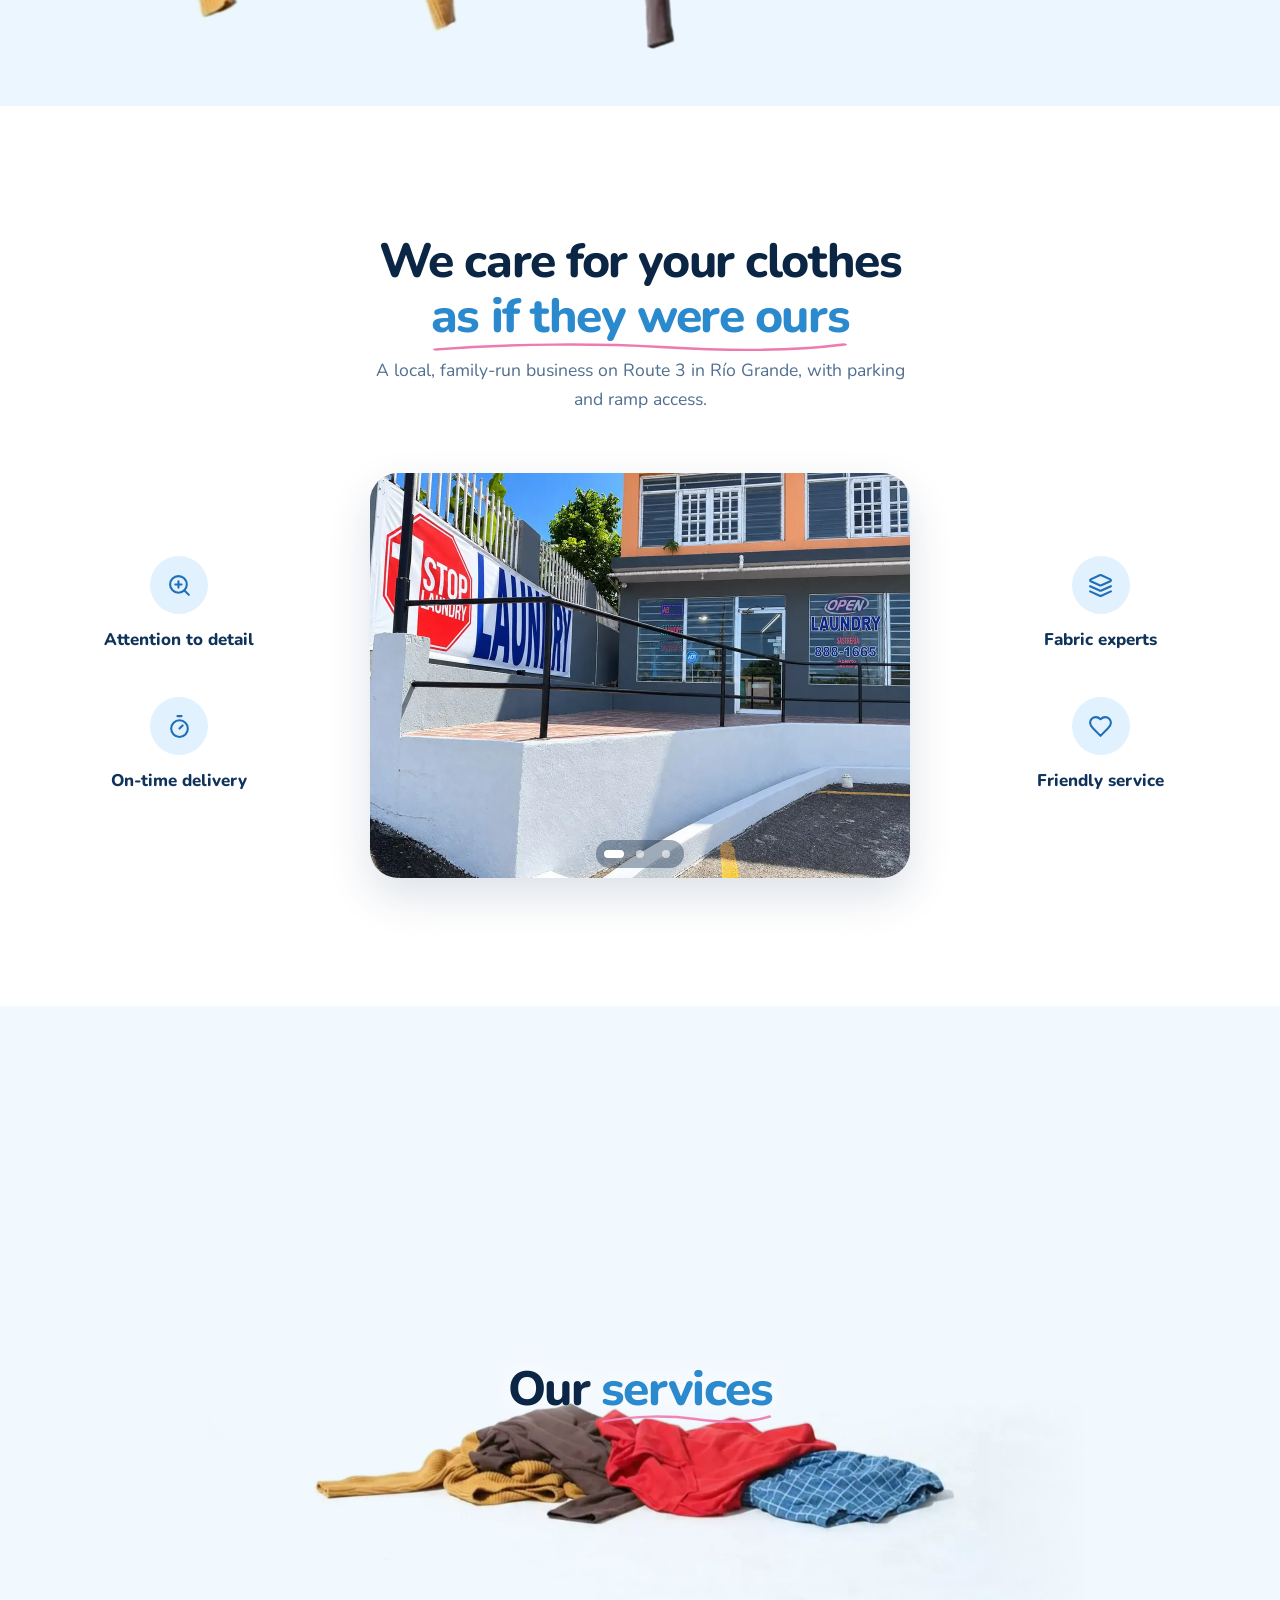
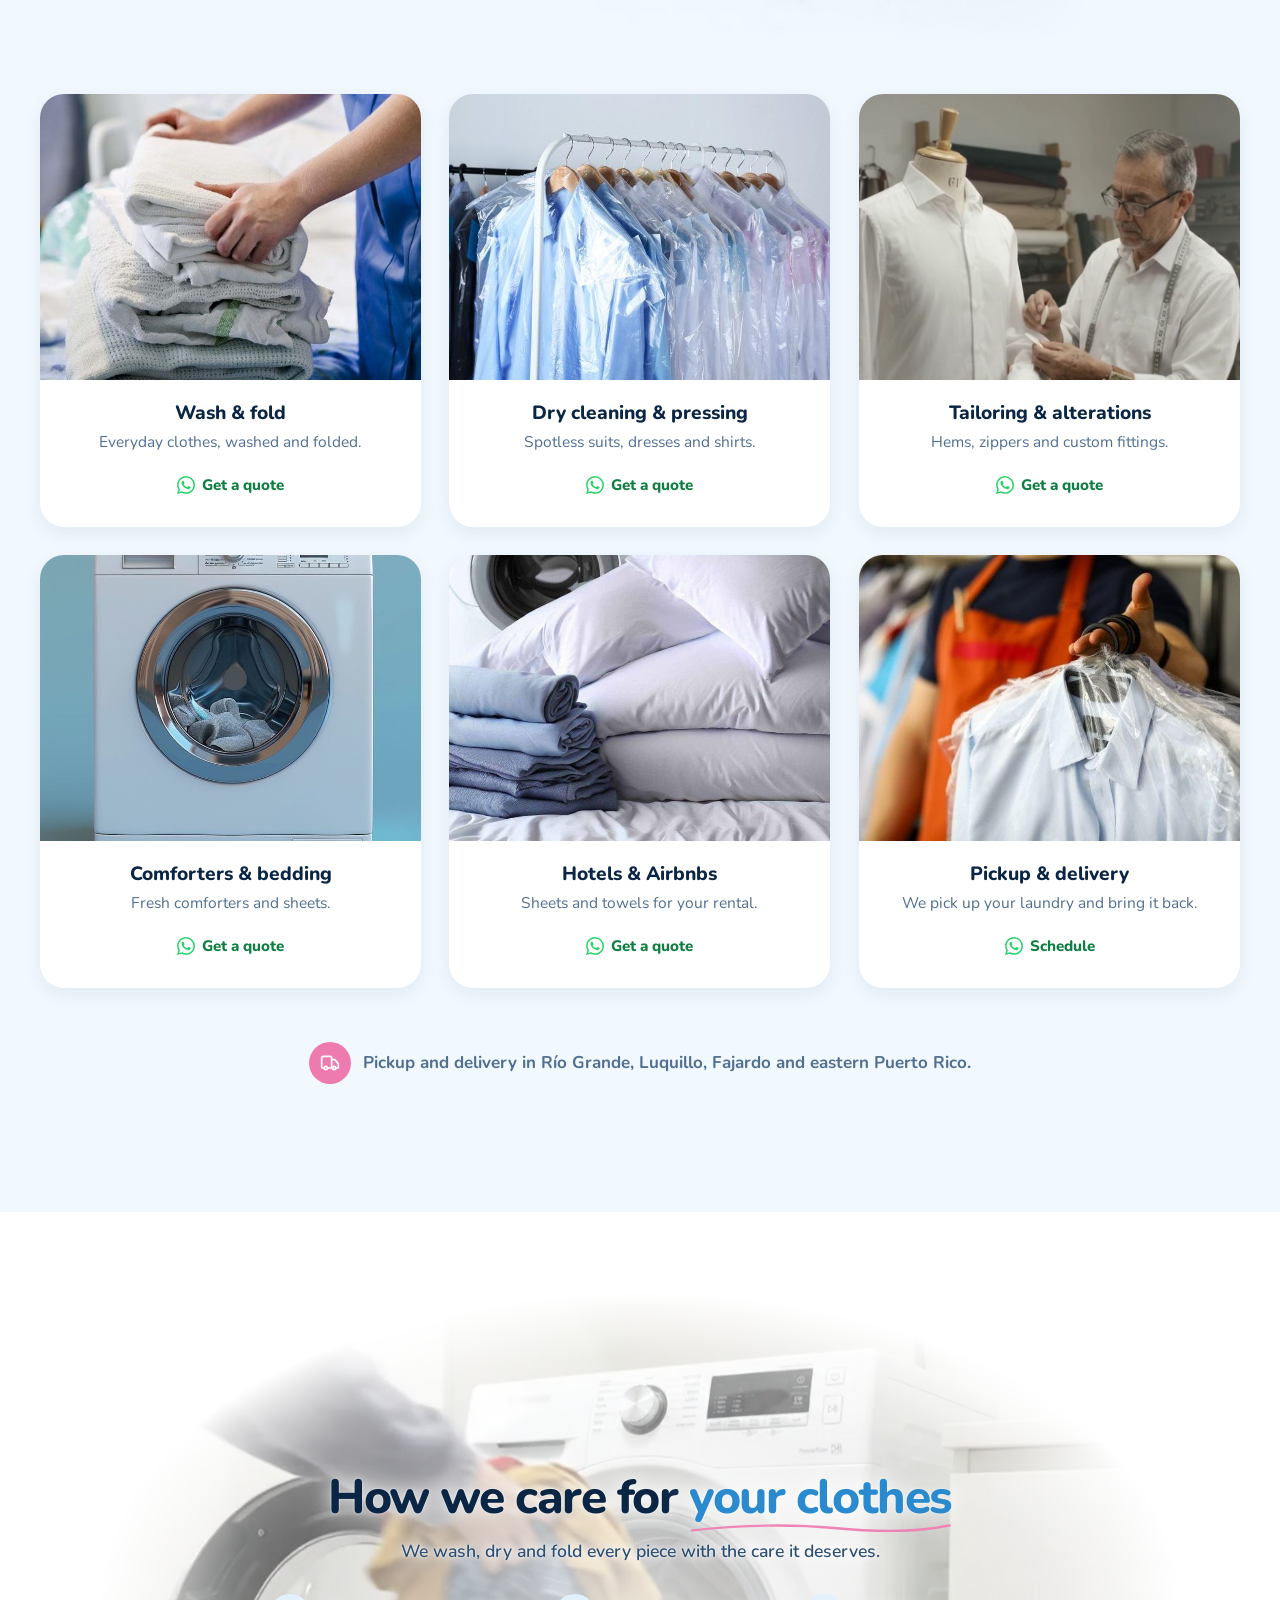
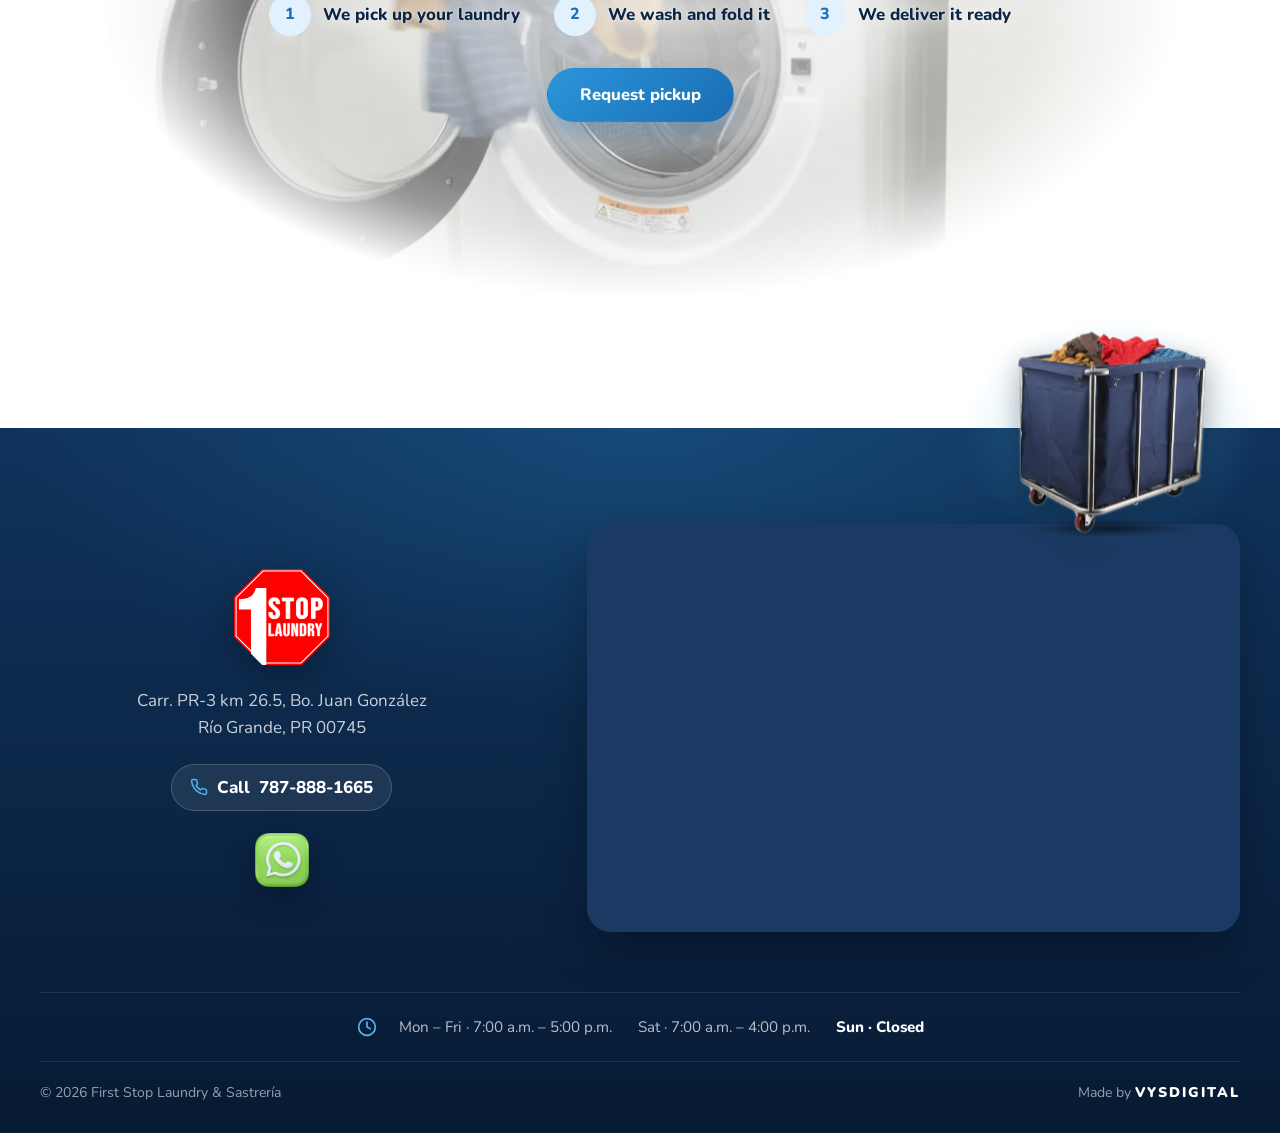
==== commit 773ceb7d: ".." ====
--- a/en/index.html
+++ b/en/index.html
@@ -14,7 +14,7 @@
   <!-- ARCHIVO GENERADO desde index.html con "node scripts/version-ingles.js". No lo edites a mano:
        cambia index.html (y su texto data-en) y vuelve a correr el script. -->
   <title data-en="Laundry &amp; Dry Cleaning in Río Grande, PR | First Stop" data-es="Lavandería y Dry Cleaning en Río Grande, PR | First Stop">Laundry &amp; Dry Cleaning in Río Grande, PR | First Stop</title>
-  <meta name="description" content="Laundry, dry cleaning, pressing and tailoring in Río Grande, PR. Pickup and delivery in Luquillo, Fajardo, Canóvanas and eastern PR. Call 939-655-5329." data-en-content="Laundry, dry cleaning, pressing and tailoring in Río Grande, PR. Pickup and delivery in Luquillo, Fajardo, Canóvanas and eastern PR. Call 939-655-5329." data-es-content="Lavandería, dry cleaning, planchado y sastrería en Río Grande, PR. Recogido y entrega en Luquillo, Fajardo, Canóvanas y el área este. Llama al 939-655-5329.">
+  <meta name="description" content="Laundry, dry cleaning, pressing and tailoring in Río Grande, PR. Pickup and delivery in Luquillo, Fajardo, Canóvanas and eastern PR. Call 787-888-1665." data-en-content="Laundry, dry cleaning, pressing and tailoring in Río Grande, PR. Pickup and delivery in Luquillo, Fajardo, Canóvanas and eastern PR. Call 787-888-1665." data-es-content="Lavandería, dry cleaning, planchado y sastrería en Río Grande, PR. Recogido y entrega en Luquillo, Fajardo, Canóvanas y el área este. Llama al 787-888-1665.">
   <link rel="canonical" href="https://firstop-sigma.vercel.app/en/" data-en-href="https://firstop-sigma.vercel.app/en/" data-es-href="https://firstop-sigma.vercel.app/">
   <link rel="alternate" hreflang="es" href="https://firstop-sigma.vercel.app/">
   <link rel="alternate" hreflang="en" href="https://firstop-sigma.vercel.app/en/">
@@ -80,7 +80,7 @@
           "https://firstop-sigma.vercel.app/assets/images/local/1-stop-laundry-rio-grande-entrada.webp",
           "https://firstop-sigma.vercel.app/assets/images/local/1-stop-laundry-rio-grande-estacionamiento.webp"
         ],
-        "telephone": "+1-939-655-5329",
+        "telephone": "+1-787-888-1665",
         "email": "marcanopr@gmail.com",
         "address": {
           "@type": "PostalAddress",
@@ -150,7 +150,7 @@
           {
             "@type": "ContactPoint",
             "contactType": "customer service",
-            "telephone": "+1-939-655-5329",
+            "telephone": "+1-787-888-1665",
             "areaServed": "PR",
             "availableLanguage": [
               "Spanish",
@@ -251,7 +251,7 @@
         "@id": "https://firstop-sigma.vercel.app/en/#pagina",
         "url": "https://firstop-sigma.vercel.app/en/",
         "name": "Laundry & Dry Cleaning in Río Grande, PR | First Stop",
-        "description": "Laundry, dry cleaning, pressing and tailoring in Río Grande, PR. Pickup and delivery in Luquillo, Fajardo, Canóvanas and eastern PR. Call 939-655-5329.",
+        "description": "Laundry, dry cleaning, pressing and tailoring in Río Grande, PR. Pickup and delivery in Luquillo, Fajardo, Canóvanas and eastern PR. Call 787-888-1665.",
         "inLanguage": "en",
         "isPartOf": {
           "@id": "https://firstop-sigma.vercel.app/#web"
@@ -569,7 +569,7 @@
               Carr. PR-3 km 26.5, Bo. Juan González<br>Río Grande, PR 00745
             </a>
           </address>
-          <a class="footer-phone" href="tel:+19396555329"><svg aria-hidden="true"><use href="#i-phone"/></svg><span data-en="Call" data-es="Llamar">Call</span> 939-655-5329</a>
+          <a class="footer-phone" href="tel:+17878881665"><svg aria-hidden="true"><use href="#i-phone"/></svg><span data-en="Call" data-es="Llamar">Call</span> 787-888-1665</a>
           <ul class="socials" role="list" aria-label="Official channels" data-en-aria-label="Official channels" data-es-aria-label="Canales oficiales">
             <li>
               <a href="https://wa.me/19396555329" data-wa="¡Hola First Stop! Quiero información sobre sus servicios." data-wa-en="Hi First Stop! I'd like information about your services." target="_blank" rel="noopener" aria-label="WhatsApp">
@@ -616,10 +616,10 @@
 
   <!-- ============ BOTONES FLOTANTES: llamar y WhatsApp ============ -->
   <div class="float-actions">
-    <a class="call-float" href="tel:+19396555329" aria-label="Call 939-655-5329" data-en-aria-label="Call 939-655-5329" data-es-aria-label="Llamar al 939-655-5329">
+    <a class="call-float" href="tel:+17878881665" aria-label="Call 787-888-1665" data-en-aria-label="Call 787-888-1665" data-es-aria-label="Llamar al 787-888-1665">
       <span class="call-float-label" aria-hidden="true">
         <small data-en="Call" data-es="Llamar">Call</small>
-        <strong>939-655-5329</strong>
+        <strong>787-888-1665</strong>
       </span>
       <span class="call-icon" aria-hidden="true"><svg><use href="#i-phone"/></svg></span>
     </a>
